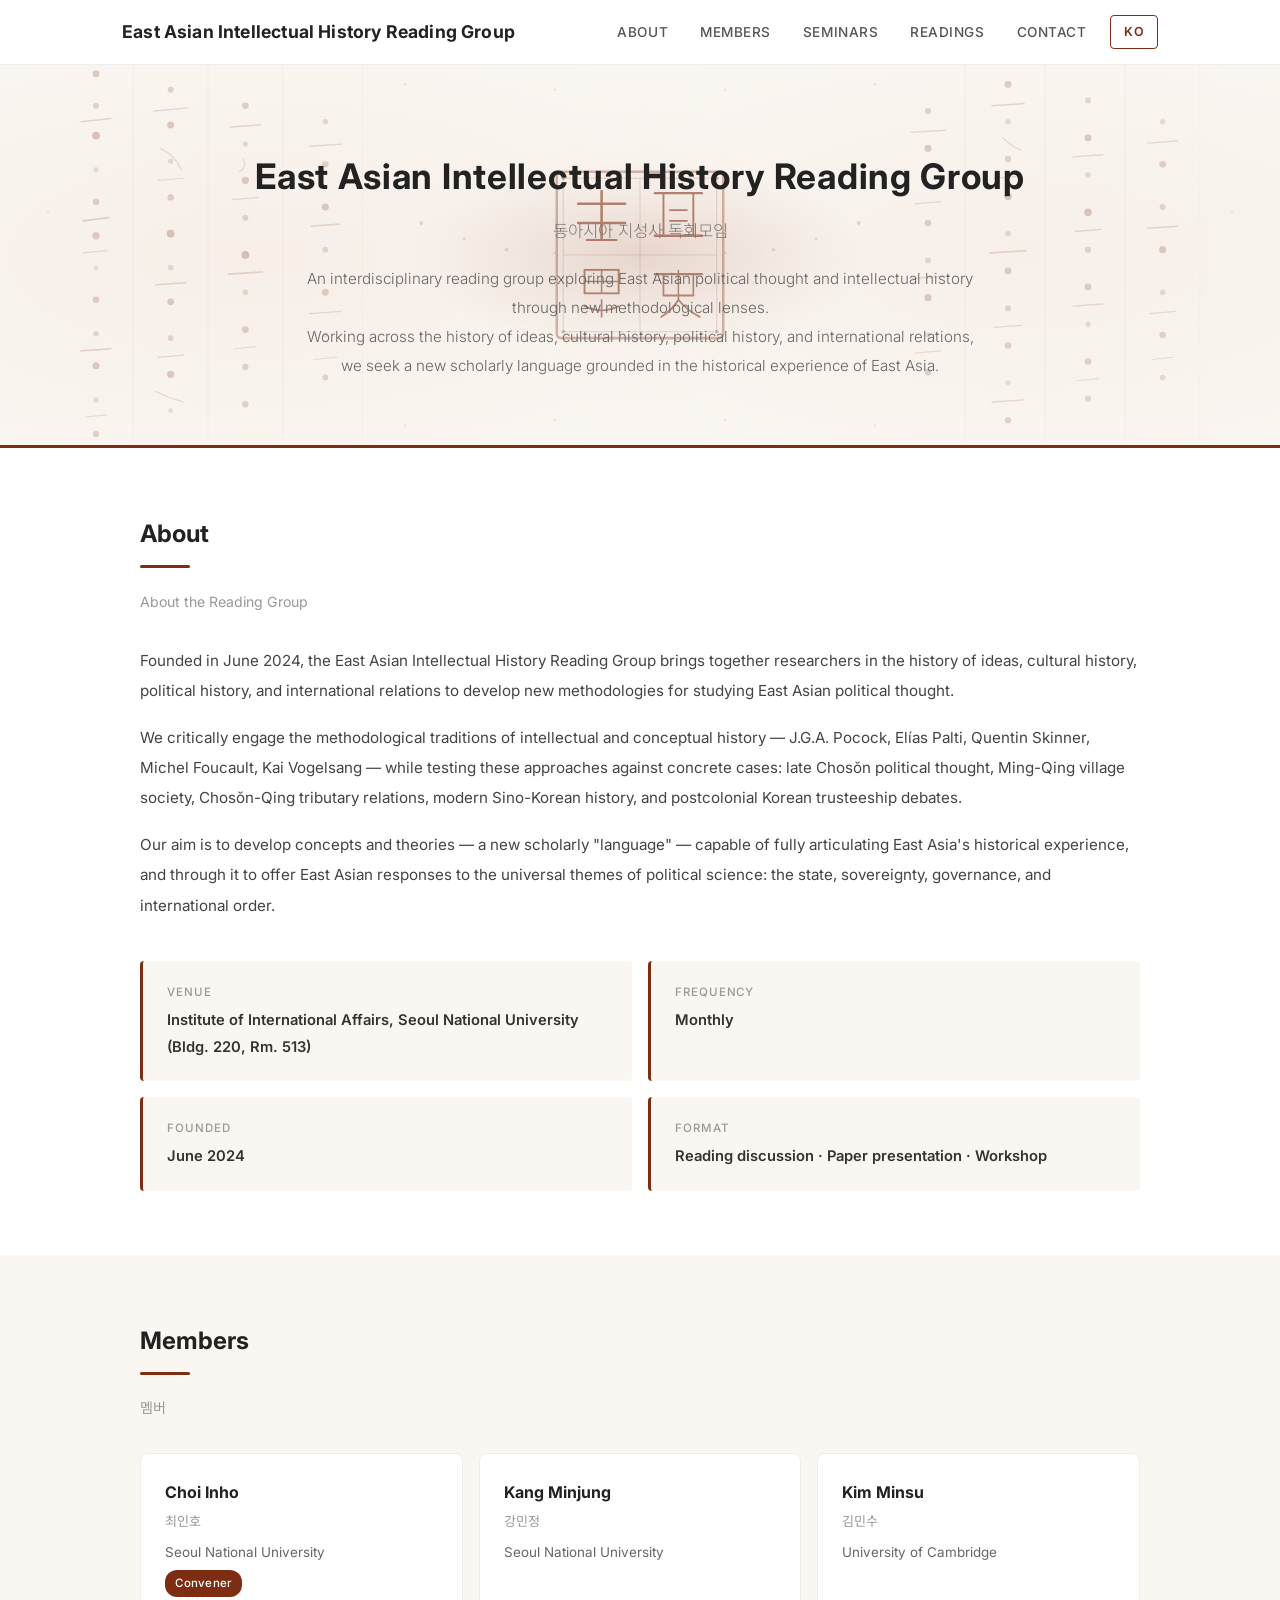
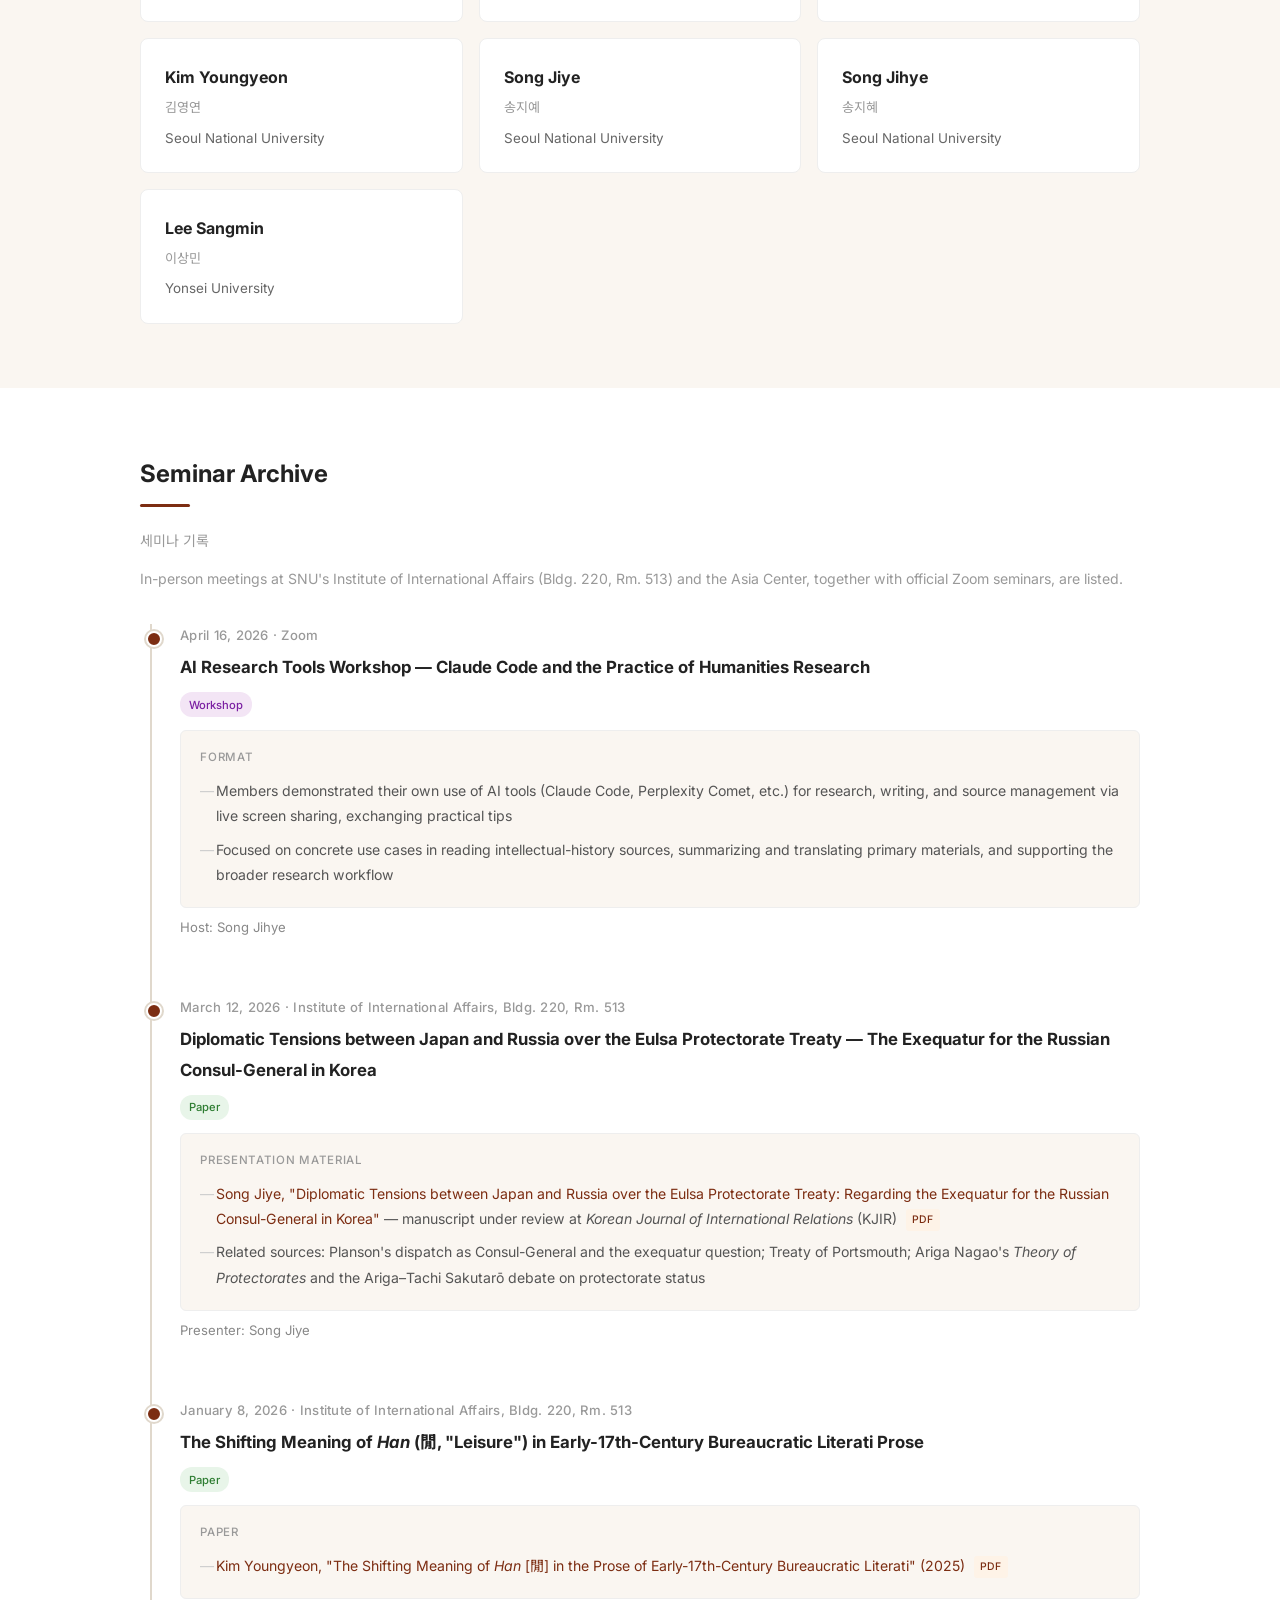
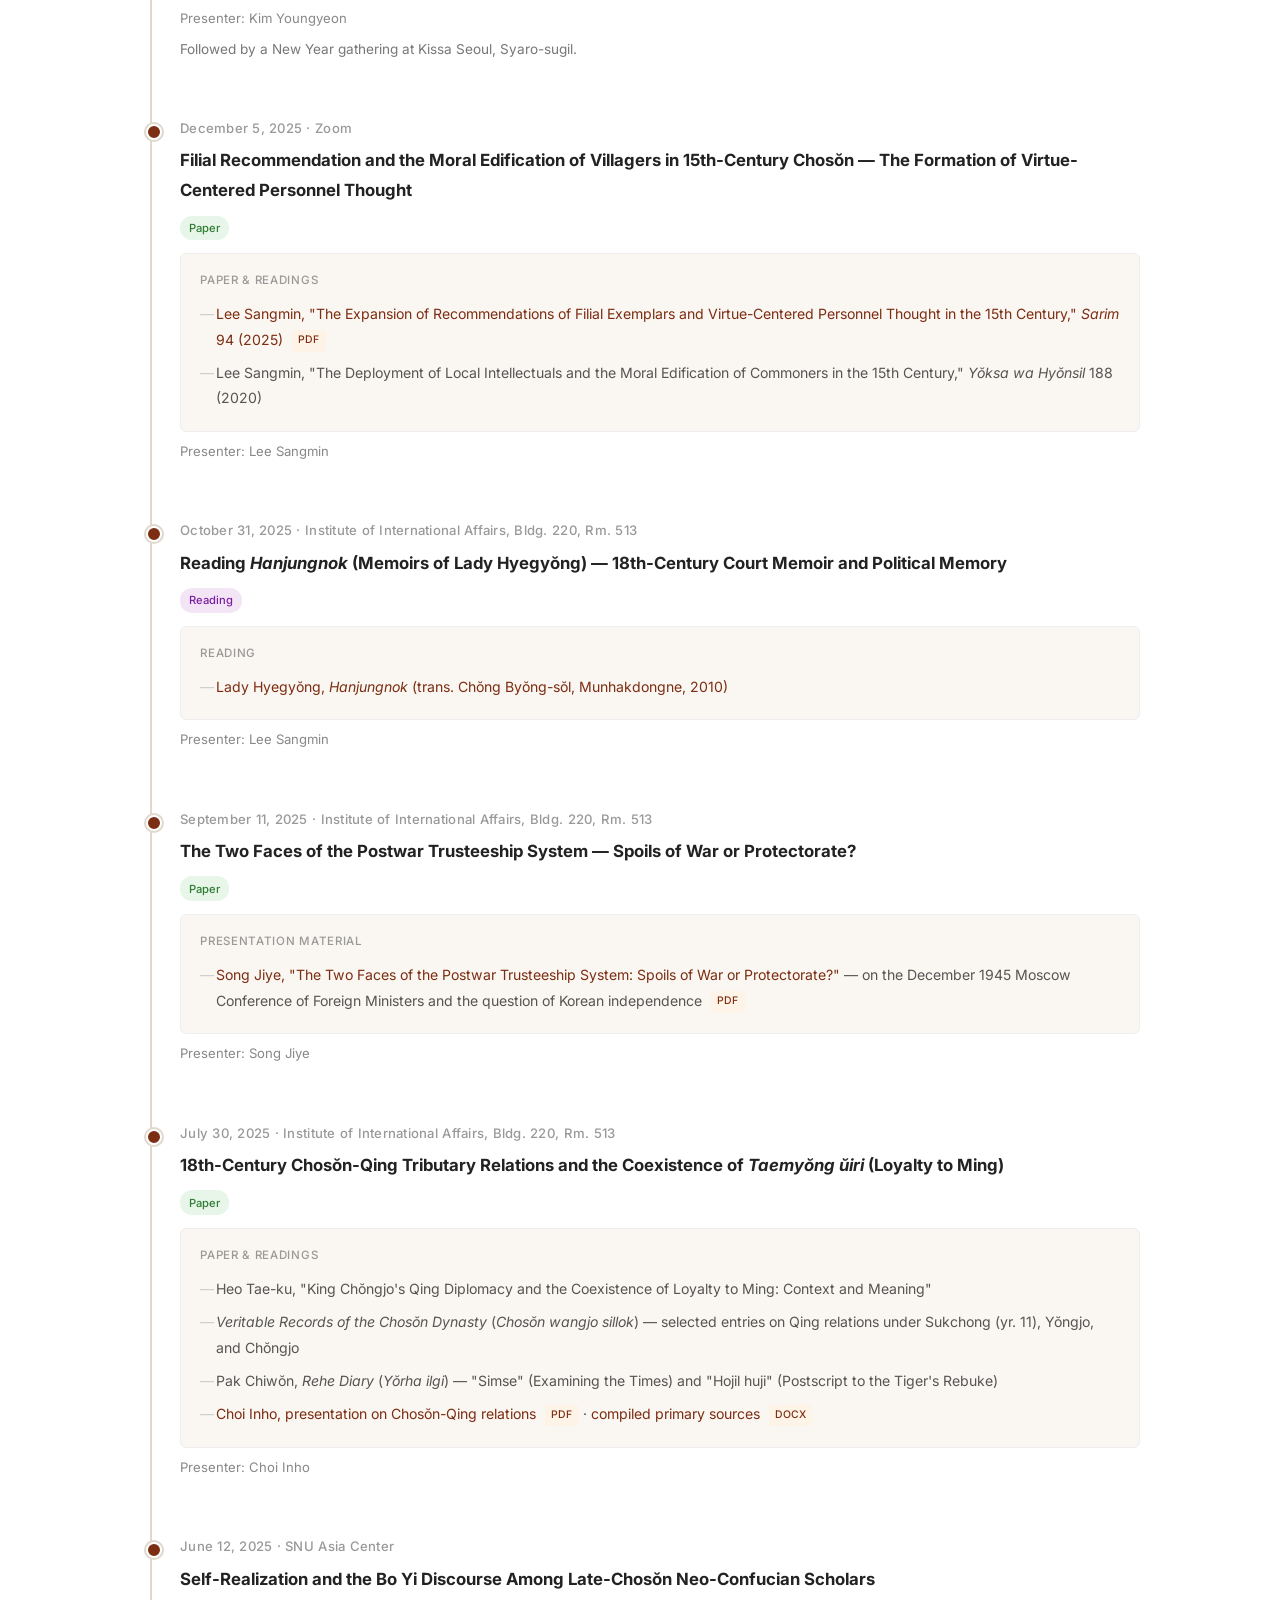
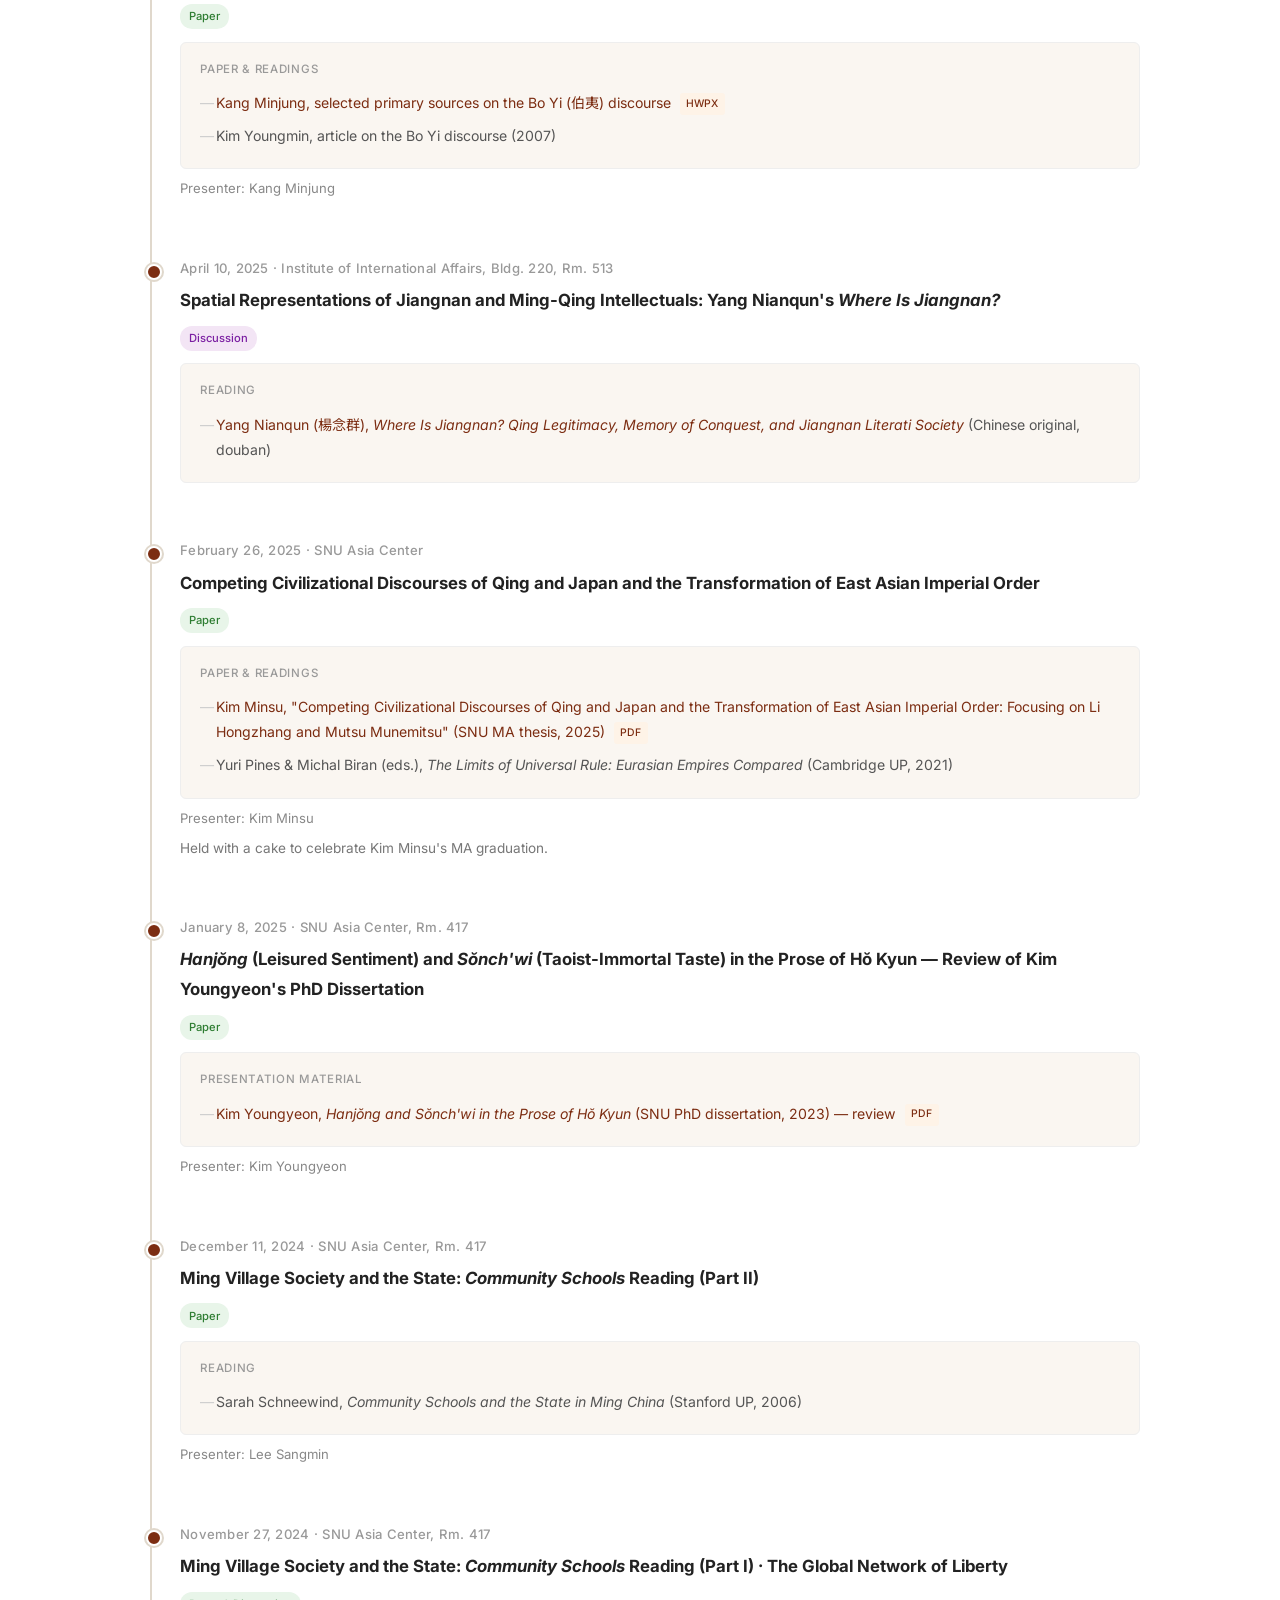
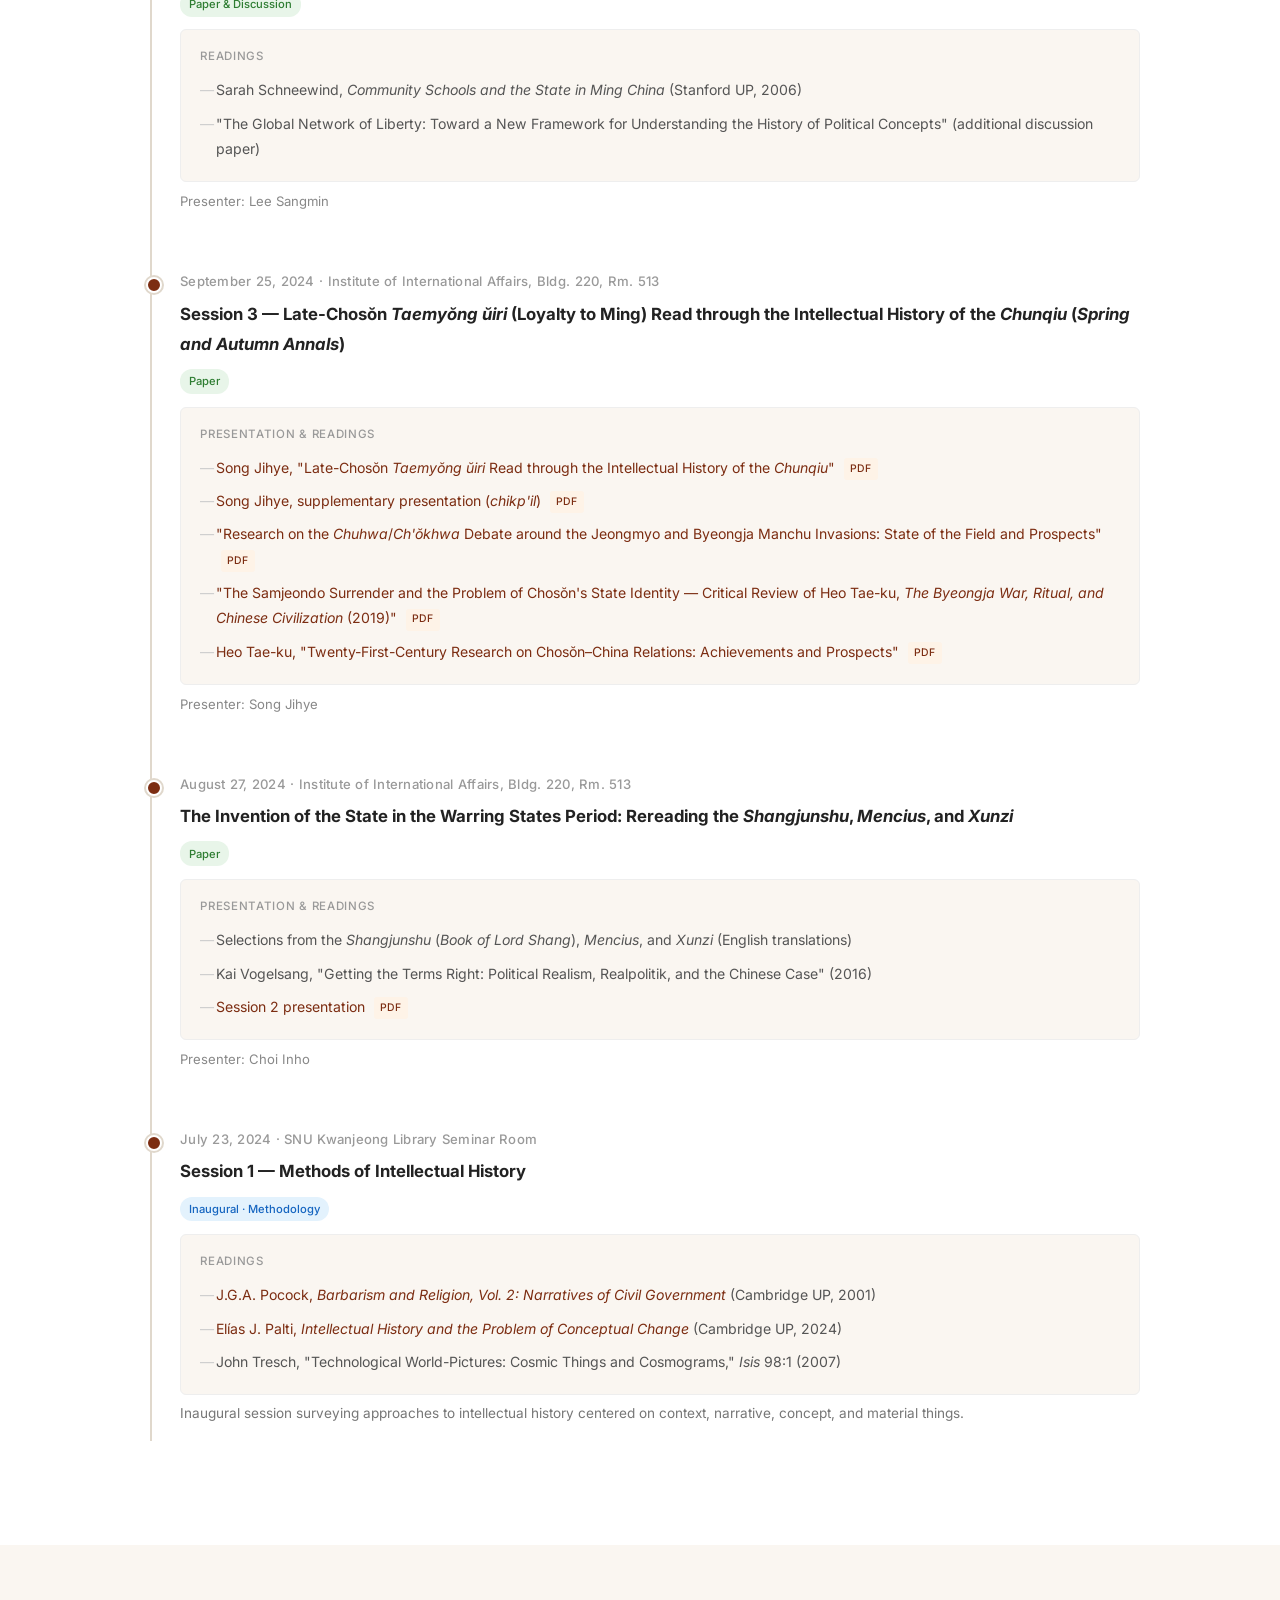
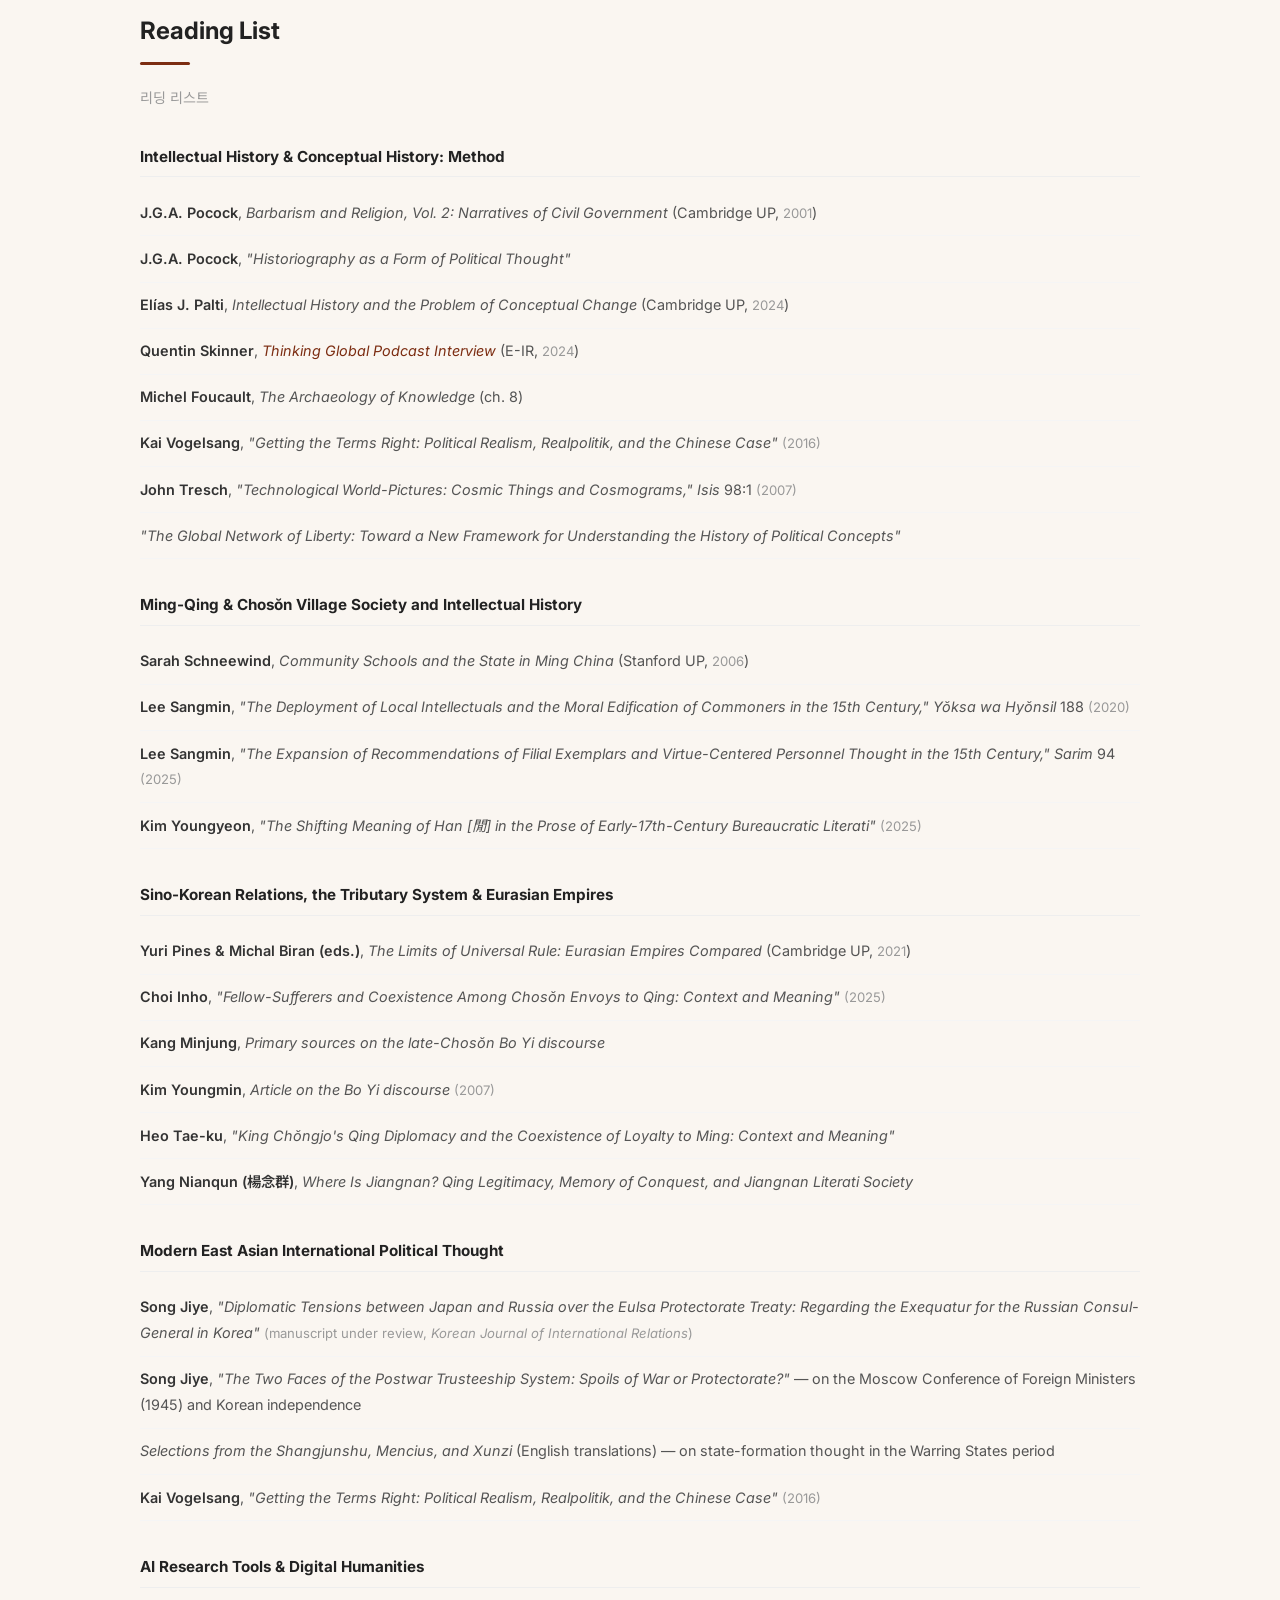
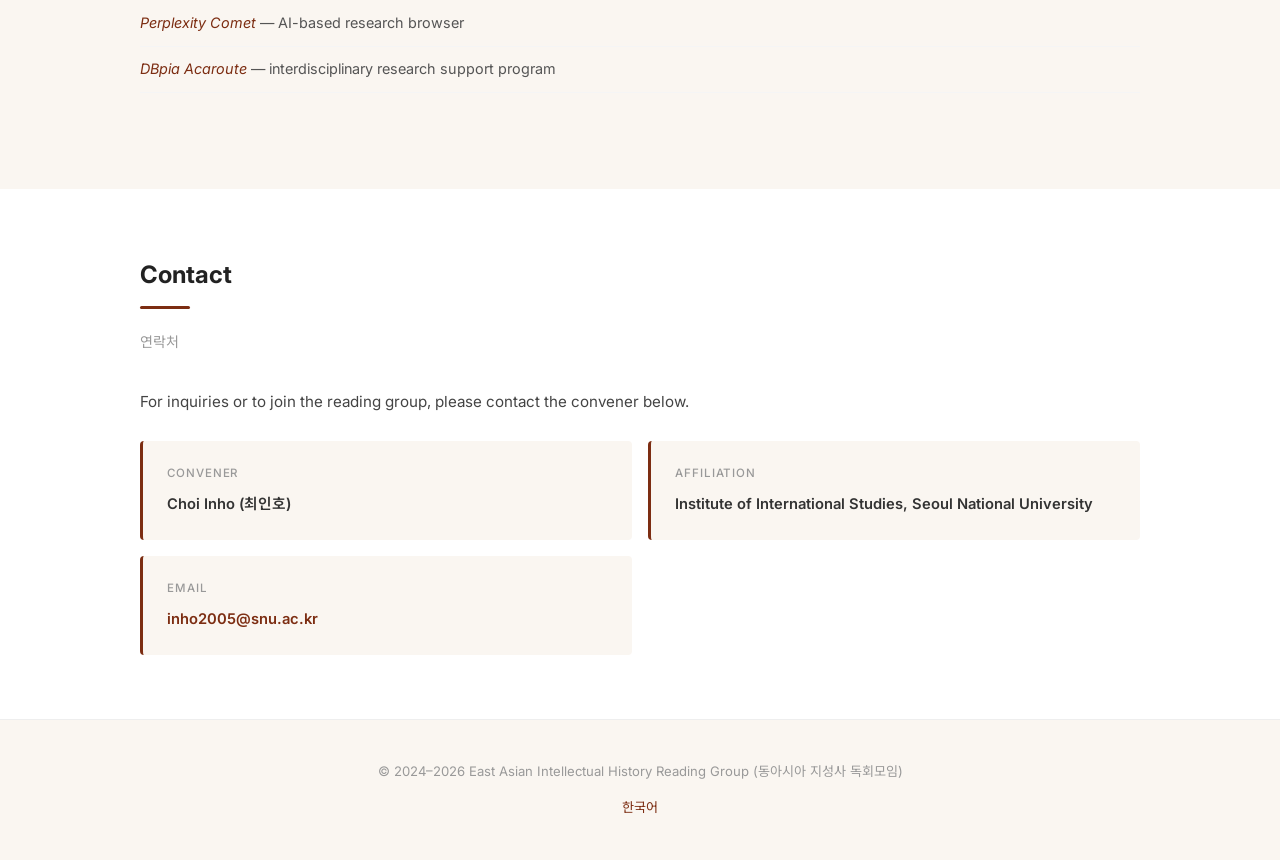
==== en.html @ 12b864c9 "Initial commit: bilingual reading-group site Static GitHub Pages site for 동아시아 지성사 독회모임 (East Asian " ====
<!DOCTYPE html>
<html lang="en">
<head>
  <meta charset="UTF-8">
  <meta name="viewport" content="width=device-width, initial-scale=1.0">
  <title>East Asian Intellectual History Reading Group | 동아시아 지성사 독회모임</title>
  <link rel="stylesheet" href="style.css">
  <link href="https://fonts.googleapis.com/css2?family=Noto+Sans+KR:wght@300;400;500;700&family=Noto+Serif+KR:wght@400;500;700&family=Inter:wght@300;400;500;600;700&display=swap" rel="stylesheet">
</head>
<body>

<!-- HEADER -->
<header>
  <div class="header-inner">
    <div class="site-title"><a href="#top">East Asian Intellectual History Reading Group</a></div>
    <nav>
      <a href="#about">About</a>
      <a href="#members">Members</a>
      <a href="#seminars">Seminars</a>
      <a href="#readings">Readings</a>
      <a href="#contact">Contact</a>
      <a href="index.html" class="lang-switch">KO</a>
    </nav>
  </div>
</header>

<!-- HERO -->
<div class="hero" id="top">
  <h1>East Asian Intellectual History Reading Group</h1>
  <p class="subtitle">동아시아 지성사 독회모임</p>
  <p class="description">
    An interdisciplinary reading group exploring East Asian political thought and intellectual history through new methodological lenses.<br>
    Working across the history of ideas, cultural history, political history, and international relations, we seek a new scholarly language grounded in the historical experience of East Asia.
  </p>
</div>

<!-- ABOUT -->
<section id="about">
  <div class="container">
    <h2 class="section-title">About</h2>
    <p class="section-subtitle">About the Reading Group</p>
    <div class="about-text">
      <p>
        Founded in June 2024, the East Asian Intellectual History Reading Group brings together researchers in the history of ideas, cultural history, political history, and international relations to develop new methodologies for studying East Asian political thought.
      </p>
      <p style="margin-top:1rem;">
        We critically engage the methodological traditions of intellectual and conceptual history &mdash; J.G.A. Pocock, El&iacute;as Palti, Quentin Skinner, Michel Foucault, Kai Vogelsang &mdash; while testing these approaches against concrete cases: late Chosŏn political thought, Ming-Qing village society, Chosŏn-Qing tributary relations, modern Sino-Korean history, and postcolonial Korean trusteeship debates.
      </p>
      <p style="margin-top:1rem;">
        Our aim is to develop concepts and theories &mdash; a new scholarly "language" &mdash; capable of fully articulating East Asia's historical experience, and through it to offer East Asian responses to the universal themes of political science: the state, sovereignty, governance, and international order.
      </p>
    </div>
    <div class="about-info">
      <div class="info-card">
        <div class="label">Venue</div>
        <div class="value">Institute of International Affairs, Seoul National University (Bldg. 220, Rm. 513)</div>
      </div>
      <div class="info-card">
        <div class="label">Frequency</div>
        <div class="value">Monthly</div>
      </div>
      <div class="info-card">
        <div class="label">Founded</div>
        <div class="value">June 2024</div>
      </div>
      <div class="info-card">
        <div class="label">Format</div>
        <div class="value">Reading discussion &middot; Paper presentation &middot; Workshop</div>
      </div>
    </div>
  </div>
</section>

<!-- MEMBERS -->
<section id="members">
  <div class="container">
    <h2 class="section-title">Members</h2>
    <p class="section-subtitle">멤버</p>
    <div class="members-grid">
      <div class="member-card">
        <div class="member-name">Choi Inho</div>
        <div class="member-name-en">최인호</div>
        <div class="member-affiliation">Seoul National University</div>
        <div class="member-role">Convener</div>
      </div>
      <div class="member-card">
        <div class="member-name">Kang Minjung</div>
        <div class="member-name-en">강민정</div>
        <div class="member-affiliation">Seoul National University</div>
      </div>
      <div class="member-card">
        <div class="member-name">Kim Minsu</div>
        <div class="member-name-en">김민수</div>
        <div class="member-affiliation">University of Cambridge</div>
      </div>
      <div class="member-card">
        <div class="member-name">Kim Youngyeon</div>
        <div class="member-name-en">김영연</div>
        <div class="member-affiliation">Seoul National University</div>
      </div>
      <div class="member-card">
        <div class="member-name">Song Jiye</div>
        <div class="member-name-en">송지예</div>
        <div class="member-affiliation">Seoul National University</div>
      </div>
      <div class="member-card">
        <div class="member-name">Song Jihye</div>
        <div class="member-name-en">송지혜</div>
        <div class="member-affiliation">Seoul National University</div>
      </div>
      <div class="member-card">
        <div class="member-name">Lee Sangmin</div>
        <div class="member-name-en">이상민</div>
        <div class="member-affiliation">Yonsei University</div>
      </div>
    </div>
  </div>
</section>

<!-- SEMINARS -->
<section id="seminars">
  <div class="container">
    <h2 class="section-title">Seminar Archive</h2>
    <p class="section-subtitle">세미나 기록</p>

    <p class="section-subtitle" style="margin-top:-1.2rem; margin-bottom:2rem;">In-person meetings at SNU's Institute of International Affairs (Bldg. 220, Rm. 513) and the Asia Center, together with official Zoom seminars, are listed.</p>

    <div class="timeline">

      <!-- 2026-04-16 -->
      <div class="timeline-item">
        <div class="timeline-date">April 16, 2026 &middot; Zoom</div>
        <div class="timeline-title">AI Research Tools Workshop &mdash; Claude Code and the Practice of Humanities Research</div>
        <span class="timeline-badge badge-discussion">Workshop</span>
        <div class="timeline-reading">
          <div class="reading-label">Format</div>
          <ul>
            <li>Members demonstrated their own use of AI tools (Claude Code, Perplexity Comet, etc.) for research, writing, and source management via live screen sharing, exchanging practical tips</li>
            <li>Focused on concrete use cases in reading intellectual-history sources, summarizing and translating primary materials, and supporting the broader research workflow</li>
          </ul>
        </div>
        <div class="timeline-presenter">Host: Song Jihye</div>
      </div>

      <!-- 2026-03-12 -->
      <div class="timeline-item">
        <div class="timeline-date">March 12, 2026 &middot; Institute of International Affairs, Bldg. 220, Rm. 513</div>
        <div class="timeline-title">Diplomatic Tensions between Japan and Russia over the Eulsa Protectorate Treaty &mdash; The Exequatur for the Russian Consul-General in Korea</div>
        <span class="timeline-badge badge-lecture">Paper</span>
        <div class="timeline-reading">
          <div class="reading-label">Presentation Material</div>
          <ul>
            <li><a href="https://drive.google.com/file/d/1U2bk1B01snGCpZ4kHFnb6t5DGu-zUbsW/view" target="_blank" rel="noopener">Song Jiye, "Diplomatic Tensions between Japan and Russia over the Eulsa Protectorate Treaty: Regarding the Exequatur for the Russian Consul-General in Korea"</a> &mdash; manuscript under review at <em>Korean Journal of International Relations</em> (KJIR) <span class="file-icon">PDF</span></li>
            <li>Related sources: Planson's dispatch as Consul-General and the exequatur question; Treaty of Portsmouth; Ariga Nagao's <em>Theory of Protectorates</em> and the Ariga&ndash;Tachi Sakutarō debate on protectorate status</li>
          </ul>
        </div>
        <div class="timeline-presenter">Presenter: Song Jiye</div>
      </div>

      <!-- 2026-01-08 -->
      <div class="timeline-item">
        <div class="timeline-date">January 8, 2026 &middot; Institute of International Affairs, Bldg. 220, Rm. 513</div>
        <div class="timeline-title">The Shifting Meaning of <em>Han</em> (閒, "Leisure") in Early-17th-Century Bureaucratic Literati Prose</div>
        <span class="timeline-badge badge-lecture">Paper</span>
        <div class="timeline-reading">
          <div class="reading-label">Paper</div>
          <ul>
            <li><a href="https://drive.google.com/file/d/1aK_1L7EQ0xRnOi_R8tPHZGw-odXZj9qg/view" target="_blank" rel="noopener">Kim Youngyeon, "The Shifting Meaning of <em>Han</em> [閒] in the Prose of Early-17th-Century Bureaucratic Literati" (2025)</a> <span class="file-icon">PDF</span></li>
          </ul>
        </div>
        <div class="timeline-presenter">Presenter: Kim Youngyeon</div>
        <div class="timeline-summary">Followed by a New Year gathering at Kissa Seoul, Syaro-sugil.</div>
      </div>

      <!-- 2025-12-05 -->
      <div class="timeline-item">
        <div class="timeline-date">December 5, 2025 &middot; Zoom</div>
        <div class="timeline-title">Filial Recommendation and the Moral Edification of Villagers in 15th-Century Chosŏn &mdash; The Formation of Virtue-Centered Personnel Thought</div>
        <span class="timeline-badge badge-lecture">Paper</span>
        <div class="timeline-reading">
          <div class="reading-label">Paper &amp; Readings</div>
          <ul>
            <li><a href="https://drive.google.com/file/d/1_ht7-SZTPnJsf2jjgePAkcCkBkpGPz-i/view" target="_blank" rel="noopener">Lee Sangmin, "The Expansion of Recommendations of Filial Exemplars and Virtue-Centered Personnel Thought in the 15th Century," <em>Sarim</em> 94 (2025)</a> <span class="file-icon">PDF</span></li>
            <li>Lee Sangmin, "The Deployment of Local Intellectuals and the Moral Edification of Commoners in the 15th Century," <em>Yŏksa wa Hyŏnsil</em> 188 (2020)</li>
          </ul>
        </div>
        <div class="timeline-presenter">Presenter: Lee Sangmin</div>
      </div>

      <!-- 2025-10-31 -->
      <div class="timeline-item">
        <div class="timeline-date">October 31, 2025 &middot; Institute of International Affairs, Bldg. 220, Rm. 513</div>
        <div class="timeline-title">Reading <em>Hanjungnok</em> (Memoirs of Lady Hyegyŏng) &mdash; 18th-Century Court Memoir and Political Memory</div>
        <span class="timeline-badge badge-discussion">Reading</span>
        <div class="timeline-reading">
          <div class="reading-label">Reading</div>
          <ul>
            <li><a href="https://www.aladin.co.kr/shop/wproduct.aspx?ItemId=7609774" target="_blank" rel="noopener">Lady Hyegyŏng, <em>Hanjungnok</em> (trans. Chŏng Byŏng-sŏl, Munhakdongne, 2010)</a></li>
          </ul>
        </div>
        <div class="timeline-presenter">Presenter: Lee Sangmin</div>
      </div>

      <!-- 2025-09-11 -->
      <div class="timeline-item">
        <div class="timeline-date">September 11, 2025 &middot; Institute of International Affairs, Bldg. 220, Rm. 513</div>
        <div class="timeline-title">The Two Faces of the Postwar Trusteeship System &mdash; Spoils of War or Protectorate?</div>
        <span class="timeline-badge badge-lecture">Paper</span>
        <div class="timeline-reading">
          <div class="reading-label">Presentation Material</div>
          <ul>
            <li><a href="https://drive.google.com/file/d/1yTjsjfcCXwxiwnCUeyRooPTneyqngxej/view" target="_blank" rel="noopener">Song Jiye, "The Two Faces of the Postwar Trusteeship System: Spoils of War or Protectorate?"</a> &mdash; on the December 1945 Moscow Conference of Foreign Ministers and the question of Korean independence <span class="file-icon">PDF</span></li>
          </ul>
        </div>
        <div class="timeline-presenter">Presenter: Song Jiye</div>
      </div>

      <!-- 2025-07-30 -->
      <div class="timeline-item">
        <div class="timeline-date">July 30, 2025 &middot; Institute of International Affairs, Bldg. 220, Rm. 513</div>
        <div class="timeline-title">18th-Century Chosŏn-Qing Tributary Relations and the Coexistence of <em>Taemyŏng ŭiri</em> (Loyalty to Ming)</div>
        <span class="timeline-badge badge-lecture">Paper</span>
        <div class="timeline-reading">
          <div class="reading-label">Paper &amp; Readings</div>
          <ul>
            <li>Heo Tae-ku, "King Chŏngjo's Qing Diplomacy and the Coexistence of Loyalty to Ming: Context and Meaning"</li>
            <li><em>Veritable Records of the Chosŏn Dynasty</em> (<em>Chosŏn wangjo sillok</em>) &mdash; selected entries on Qing relations under Sukchong (yr. 11), Yŏngjo, and Chŏngjo</li>
            <li>Pak Chiwŏn, <em>Rehe Diary</em> (<em>Yŏrha ilgi</em>) &mdash; "Simse" (Examining the Times) and "Hojil huji" (Postscript to the Tiger's Rebuke)</li>
            <li><a href="https://drive.google.com/file/d/1O3c-nzvZimKEq67r2HDomvlgoNfCA_DF/view" target="_blank" rel="noopener">Choi Inho, presentation on Chosŏn-Qing relations</a> <span class="file-icon">PDF</span> &middot; <a href="https://drive.google.com/file/d/1CSX4UoHxHlep98gl9mru-MWm1oMv5Isj/view" target="_blank" rel="noopener">compiled primary sources</a> <span class="file-icon">DOCX</span></li>
          </ul>
        </div>
        <div class="timeline-presenter">Presenter: Choi Inho</div>
      </div>

      <!-- 2025-06-12 -->
      <div class="timeline-item">
        <div class="timeline-date">June 12, 2025 &middot; SNU Asia Center</div>
        <div class="timeline-title">Self-Realization and the Bo Yi Discourse Among Late-Chosŏn Neo-Confucian Scholars</div>
        <span class="timeline-badge badge-lecture">Paper</span>
        <div class="timeline-reading">
          <div class="reading-label">Paper &amp; Readings</div>
          <ul>
            <li><a href="https://drive.google.com/file/d/1NC3_NkMuja7m4livKyuee8qPDTv-LGqD/view" target="_blank" rel="noopener">Kang Minjung, selected primary sources on the Bo Yi (伯夷) discourse</a> <span class="file-icon">HWPX</span></li>
            <li>Kim Youngmin, article on the Bo Yi discourse (2007)</li>
          </ul>
        </div>
        <div class="timeline-presenter">Presenter: Kang Minjung</div>
      </div>

      <!-- 2025-04-10 -->
      <div class="timeline-item">
        <div class="timeline-date">April 10, 2025 &middot; Institute of International Affairs, Bldg. 220, Rm. 513</div>
        <div class="timeline-title">Spatial Representations of Jiangnan and Ming-Qing Intellectuals: Yang Nianqun's <em>Where Is Jiangnan?</em></div>
        <span class="timeline-badge badge-discussion">Discussion</span>
        <div class="timeline-reading">
          <div class="reading-label">Reading</div>
          <ul>
            <li><a href="https://m.douban.com/book/subject/4928309" target="_blank" rel="noopener">Yang Nianqun (楊念群), <em>Where Is Jiangnan? Qing Legitimacy, Memory of Conquest, and Jiangnan Literati Society</em></a> (Chinese original, douban)</li>
          </ul>
        </div>
      </div>

      <!-- 2025-02-26 -->
      <div class="timeline-item">
        <div class="timeline-date">February 26, 2025 &middot; SNU Asia Center</div>
        <div class="timeline-title">Competing Civilizational Discourses of Qing and Japan and the Transformation of East Asian Imperial Order</div>
        <span class="timeline-badge badge-lecture">Paper</span>
        <div class="timeline-reading">
          <div class="reading-label">Paper &amp; Readings</div>
          <ul>
            <li><a href="https://drive.google.com/file/d/12RnHwl_IgRFNwp7LksJ8BfeYk1voXkw8/view" target="_blank" rel="noopener">Kim Minsu, "Competing Civilizational Discourses of Qing and Japan and the Transformation of East Asian Imperial Order: Focusing on Li Hongzhang and Mutsu Munemitsu" (SNU MA thesis, 2025)</a> <span class="file-icon">PDF</span></li>
            <li>Yuri Pines &amp; Michal Biran (eds.), <em>The Limits of Universal Rule: Eurasian Empires Compared</em> (Cambridge UP, 2021)</li>
          </ul>
        </div>
        <div class="timeline-presenter">Presenter: Kim Minsu</div>
        <div class="timeline-summary">Held with a cake to celebrate Kim Minsu's MA graduation.</div>
      </div>

      <!-- 2025-01-08 -->
      <div class="timeline-item">
        <div class="timeline-date">January 8, 2025 &middot; SNU Asia Center, Rm. 417</div>
        <div class="timeline-title"><em>Hanjŏng</em> (Leisured Sentiment) and <em>Sŏnch'wi</em> (Taoist-Immortal Taste) in the Prose of Hŏ Kyun &mdash; Review of Kim Youngyeon's PhD Dissertation</div>
        <span class="timeline-badge badge-lecture">Paper</span>
        <div class="timeline-reading">
          <div class="reading-label">Presentation Material</div>
          <ul>
            <li><a href="https://drive.google.com/file/d/1Odb6ZGZKrackZOwUy5mYcy-N6UGJ6F59/view" target="_blank" rel="noopener">Kim Youngyeon, <em>Hanjŏng and Sŏnch'wi in the Prose of Hŏ Kyun</em> (SNU PhD dissertation, 2023) &mdash; review</a> <span class="file-icon">PDF</span></li>
          </ul>
        </div>
        <div class="timeline-presenter">Presenter: Kim Youngyeon</div>
      </div>

      <!-- 2024-12-11 -->
      <div class="timeline-item">
        <div class="timeline-date">December 11, 2024 &middot; SNU Asia Center, Rm. 417</div>
        <div class="timeline-title">Ming Village Society and the State: <em>Community Schools</em> Reading (Part II)</div>
        <span class="timeline-badge badge-lecture">Paper</span>
        <div class="timeline-reading">
          <div class="reading-label">Reading</div>
          <ul>
            <li>Sarah Schneewind, <em>Community Schools and the State in Ming China</em> (Stanford UP, 2006)</li>
          </ul>
        </div>
        <div class="timeline-presenter">Presenter: Lee Sangmin</div>
      </div>

      <!-- 2024-11-27 -->
      <div class="timeline-item">
        <div class="timeline-date">November 27, 2024 &middot; SNU Asia Center, Rm. 417</div>
        <div class="timeline-title">Ming Village Society and the State: <em>Community Schools</em> Reading (Part I) &middot; The Global Network of Liberty</div>
        <span class="timeline-badge badge-lecture">Paper &amp; Discussion</span>
        <div class="timeline-reading">
          <div class="reading-label">Readings</div>
          <ul>
            <li>Sarah Schneewind, <em>Community Schools and the State in Ming China</em> (Stanford UP, 2006)</li>
            <li>"The Global Network of Liberty: Toward a New Framework for Understanding the History of Political Concepts" (additional discussion paper)</li>
          </ul>
        </div>
        <div class="timeline-presenter">Presenter: Lee Sangmin</div>
      </div>

      <!-- 2024-09-25 -->
      <div class="timeline-item">
        <div class="timeline-date">September 25, 2024 &middot; Institute of International Affairs, Bldg. 220, Rm. 513</div>
        <div class="timeline-title">Session 3 &mdash; Late-Chosŏn <em>Taemyŏng ŭiri</em> (Loyalty to Ming) Read through the Intellectual History of the <em>Chunqiu</em> (<em>Spring and Autumn Annals</em>)</div>
        <span class="timeline-badge badge-lecture">Paper</span>
        <div class="timeline-reading">
          <div class="reading-label">Presentation &amp; Readings</div>
          <ul>
            <li><a href="https://drive.google.com/file/d/1DnaFIaDpdwkfvwwOye9n3uRyc08MbDtw/view" target="_blank" rel="noopener">Song Jihye, "Late-Chosŏn <em>Taemyŏng ŭiri</em> Read through the Intellectual History of the <em>Chunqiu</em>"</a> <span class="file-icon">PDF</span></li>
            <li><a href="https://drive.google.com/file/d/1Xx5BpFfLpQiyP5wYq6tuaDw_69mwIsDt/view" target="_blank" rel="noopener">Song Jihye, supplementary presentation (<em>chikp'il</em>)</a> <span class="file-icon">PDF</span></li>
            <li><a href="https://drive.google.com/file/d/1YahWNc6Ee1mSPffGj7zYyEM0c4c9ektr/view" target="_blank" rel="noopener">"Research on the <em>Chuhwa</em>/<em>Ch'ŏkhwa</em> Debate around the Jeongmyo and Byeongja Manchu Invasions: State of the Field and Prospects"</a> <span class="file-icon">PDF</span></li>
            <li><a href="https://drive.google.com/file/d/1Y_V-JVRVFHQNM4iePTVQYF-ZP51Iwty4/view" target="_blank" rel="noopener">"The Samjeondo Surrender and the Problem of Chosŏn's State Identity &mdash; Critical Review of Heo Tae-ku, <em>The Byeongja War, Ritual, and Chinese Civilization</em> (2019)"</a> <span class="file-icon">PDF</span></li>
            <li><a href="https://drive.google.com/file/d/1Yn7ZyHhqTCruYaJ-HM1JRZFO8YMXXsPE/view" target="_blank" rel="noopener">Heo Tae-ku, "Twenty-First-Century Research on Chosŏn&ndash;China Relations: Achievements and Prospects"</a> <span class="file-icon">PDF</span></li>
          </ul>
        </div>
        <div class="timeline-presenter">Presenter: Song Jihye</div>
      </div>

      <!-- 2024-08-27 -->
      <div class="timeline-item">
        <div class="timeline-date">August 27, 2024 &middot; Institute of International Affairs, Bldg. 220, Rm. 513</div>
        <div class="timeline-title">The Invention of the State in the Warring States Period: Rereading the <em>Shangjunshu</em>, <em>Mencius</em>, and <em>Xunzi</em></div>
        <span class="timeline-badge badge-lecture">Paper</span>
        <div class="timeline-reading">
          <div class="reading-label">Presentation &amp; Readings</div>
          <ul>
            <li>Selections from the <em>Shangjunshu</em> (<em>Book of Lord Shang</em>), <em>Mencius</em>, and <em>Xunzi</em> (English translations)</li>
            <li>Kai Vogelsang, "Getting the Terms Right: Political Realism, Realpolitik, and the Chinese Case" (2016)</li>
            <li><a href="docs/2024-08-27_presentation.pdf" target="_blank" rel="noopener">Session 2 presentation</a> <span class="file-icon">PDF</span></li>
          </ul>
        </div>
        <div class="timeline-presenter">Presenter: Choi Inho</div>
      </div>

      <!-- 2024-07-23 -->
      <div class="timeline-item">
        <div class="timeline-date">July 23, 2024 &middot; SNU Kwanjeong Library Seminar Room</div>
        <div class="timeline-title">Session 1 &mdash; Methods of Intellectual History</div>
        <span class="timeline-badge badge-inaugural">Inaugural &middot; Methodology</span>
        <div class="timeline-reading">
          <div class="reading-label">Readings</div>
          <ul>
            <li><a href="https://www.cambridge.org/us/academic/subjects/history/history-ideas-and-intellectual-history/barbarism-and-religion-volume-2" target="_blank" rel="noopener">J.G.A. Pocock, <em>Barbarism and Religion, Vol. 2: Narratives of Civil Government</em></a> (Cambridge UP, 2001)</li>
            <li><a href="https://www.cambridge.org/core/books/intellectual-history-and-the-problem-of-conceptual-change/1837001F3EF25EC22BAB69C0FC46816D" target="_blank" rel="noopener">Elías J. Palti, <em>Intellectual History and the Problem of Conceptual Change</em></a> (Cambridge UP, 2024)</li>
            <li>John Tresch, "Technological World-Pictures: Cosmic Things and Cosmograms," <em>Isis</em> 98:1 (2007)</li>
          </ul>
        </div>
        <div class="timeline-summary">Inaugural session surveying approaches to intellectual history centered on context, narrative, concept, and material things.</div>
      </div>

    </div><!-- /timeline -->
  </div>
</section>

<!-- READING LIST -->
<section id="readings">
  <div class="container">
    <h2 class="section-title">Reading List</h2>
    <p class="section-subtitle">리딩 리스트</p>

    <div class="reading-category">
      <h3>Intellectual History &amp; Conceptual History: Method</h3>
      <ul class="reading-list">
        <li><span class="author">J.G.A. Pocock</span>, <span class="title">Barbarism and Religion, Vol. 2: Narratives of Civil Government</span> (Cambridge UP, <span class="year">2001</span>)</li>
        <li><span class="author">J.G.A. Pocock</span>, <span class="title">"Historiography as a Form of Political Thought"</span></li>
        <li><span class="author">El&iacute;as J. Palti</span>, <span class="title">Intellectual History and the Problem of Conceptual Change</span> (Cambridge UP, <span class="year">2024</span>)</li>
        <li><span class="author">Quentin Skinner</span>, <a href="https://www.e-ir.info/2024/04/08/thinking-global-podcast-quentin-skinner/" target="_blank"><span class="title">Thinking Global Podcast Interview</span></a> (E-IR, <span class="year">2024</span>)</li>
        <li><span class="author">Michel Foucault</span>, <span class="title">The Archaeology of Knowledge</span> (ch. 8)</li>
        <li><span class="author">Kai Vogelsang</span>, <span class="title">"Getting the Terms Right: Political Realism, Realpolitik, and the Chinese Case"</span> <span class="year">(2016)</span></li>
        <li><span class="author">John Tresch</span>, <span class="title">"Technological World-Pictures: Cosmic Things and Cosmograms,"</span> <em>Isis</em> 98:1 <span class="year">(2007)</span></li>
        <li><span class="title">"The Global Network of Liberty: Toward a New Framework for Understanding the History of Political Concepts"</span></li>
      </ul>
    </div>

    <div class="reading-category">
      <h3>Ming-Qing &amp; Chosŏn Village Society and Intellectual History</h3>
      <ul class="reading-list">
        <li><span class="author">Sarah Schneewind</span>, <span class="title">Community Schools and the State in Ming China</span> (Stanford UP, <span class="year">2006</span>)</li>
        <li><span class="author">Lee Sangmin</span>, <span class="title">"The Deployment of Local Intellectuals and the Moral Edification of Commoners in the 15th Century,"</span> <em>Yŏksa wa Hyŏnsil</em> 188 <span class="year">(2020)</span></li>
        <li><span class="author">Lee Sangmin</span>, <span class="title">"The Expansion of Recommendations of Filial Exemplars and Virtue-Centered Personnel Thought in the 15th Century,"</span> <em>Sarim</em> 94 <span class="year">(2025)</span></li>
        <li><span class="author">Kim Youngyeon</span>, <span class="title">"The Shifting Meaning of <em>Han</em> [閒] in the Prose of Early-17th-Century Bureaucratic Literati"</span> <span class="year">(2025)</span></li>
      </ul>
    </div>

    <div class="reading-category">
      <h3>Sino-Korean Relations, the Tributary System &amp; Eurasian Empires</h3>
      <ul class="reading-list">
        <li><span class="author">Yuri Pines &amp; Michal Biran (eds.)</span>, <span class="title">The Limits of Universal Rule: Eurasian Empires Compared</span> (Cambridge UP, <span class="year">2021</span>)</li>
        <li><span class="author">Choi Inho</span>, <span class="title">"Fellow-Sufferers and Coexistence Among Chosŏn Envoys to Qing: Context and Meaning"</span> <span class="year">(2025)</span></li>
        <li><span class="author">Kang Minjung</span>, <span class="title">Primary sources on the late-Chosŏn Bo Yi discourse</span></li>
        <li><span class="author">Kim Youngmin</span>, <span class="title">Article on the Bo Yi discourse</span> <span class="year">(2007)</span></li>
        <li><span class="author">Heo Tae-ku</span>, <span class="title">"King Chŏngjo's Qing Diplomacy and the Coexistence of Loyalty to Ming: Context and Meaning"</span></li>
        <li><span class="author">Yang Nianqun (楊念群)</span>, <span class="title"><em>Where Is Jiangnan? Qing Legitimacy, Memory of Conquest, and Jiangnan Literati Society</em></span></li>
      </ul>
    </div>

    <div class="reading-category">
      <h3>Modern East Asian International Political Thought</h3>
      <ul class="reading-list">
        <li><span class="author">Song Jiye</span>, <span class="title">"Diplomatic Tensions between Japan and Russia over the Eulsa Protectorate Treaty: Regarding the Exequatur for the Russian Consul-General in Korea"</span> <span class="year">(manuscript under review, <em>Korean Journal of International Relations</em>)</span></li>
        <li><span class="author">Song Jiye</span>, <span class="title">"The Two Faces of the Postwar Trusteeship System: Spoils of War or Protectorate?"</span> &mdash; on the Moscow Conference of Foreign Ministers (1945) and Korean independence</li>
        <li><span class="title">Selections from the <em>Shangjunshu</em>, <em>Mencius</em>, and <em>Xunzi</em></span> (English translations) &mdash; on state-formation thought in the Warring States period</li>
        <li><span class="author">Kai Vogelsang</span>, <span class="title">"Getting the Terms Right: Political Realism, Realpolitik, and the Chinese Case"</span> <span class="year">(2016)</span></li>
      </ul>
    </div>

    <div class="reading-category">
      <h3>AI Research Tools &amp; Digital Humanities</h3>
      <ul class="reading-list">
        <li><a href="https://www.perplexity.ai/comet" target="_blank"><span class="title">Perplexity Comet</span></a> &mdash; AI-based research browser</li>
        <li><a href="https://www.dbpia.co.kr/" target="_blank"><span class="title">DBpia Acaroute</span></a> &mdash; interdisciplinary research support program</li>
      </ul>
    </div>
  </div>
</section>

<!-- CONTACT -->
<section id="contact">
  <div class="container">
    <h2 class="section-title">Contact</h2>
    <p class="section-subtitle">연락처</p>
    <div class="about-text">
      <p>
        For inquiries or to join the reading group, please contact the convener below.
      </p>
      <div class="about-info" style="margin-top:1.5rem;">
        <div class="info-card">
          <div class="label">Convener</div>
          <div class="value">Choi Inho (최인호)</div>
        </div>
        <div class="info-card">
          <div class="label">Affiliation</div>
          <div class="value">Institute of International Studies, Seoul National University</div>
        </div>
        <div class="info-card">
          <div class="label">Email</div>
          <div class="value"><a href="mailto:inho2005@snu.ac.kr">inho2005@snu.ac.kr</a></div>
        </div>
      </div>
    </div>
  </div>
</section>

<!-- FOOTER -->
<footer>
  <p>&copy; 2024&ndash;2026 East Asian Intellectual History Reading Group (동아시아 지성사 독회모임)</p>
  <p style="margin-top:0.8rem;"><a href="index.html">한국어</a></p>
</footer>

</body>
</html>
---- style.css ----
/* ===== RESET & BASE ===== */
* { margin: 0; padding: 0; box-sizing: border-box; }
html { scroll-behavior: smooth; }
body {
  font-family: 'Inter', 'Noto Sans KR', -apple-system, BlinkMacSystemFont, 'Segoe UI', sans-serif;
  color: #333;
  background: #fff;
  line-height: 1.8;
  font-weight: 400;
}

/* ===== HEADER ===== */
header {
  background: #fff;
  color: #333;
  padding: 0;
  position: sticky;
  top: 0;
  z-index: 100;
  border-bottom: 1px solid #eee;
}
.header-inner {
  max-width: 1100px;
  margin: 0 auto;
  display: flex;
  justify-content: space-between;
  align-items: center;
  padding: 0 2rem;
}
.site-title {
  font-size: 1.1rem;
  font-weight: 700;
  letter-spacing: 0.01em;
  padding: 1rem 0;
}
.site-title a { color: #222; text-decoration: none; }
nav { display: flex; align-items: center; gap: 0; }
nav a {
  color: #555;
  text-decoration: none;
  padding: 1rem 1rem;
  font-size: 0.85rem;
  font-weight: 500;
  text-transform: uppercase;
  letter-spacing: 0.04em;
  transition: color 0.2s;
}
nav a:hover, nav a.active { color: #7c2d12; }
.lang-switch {
  display: inline-block;
  margin-left: 0.5rem;
  padding: 0.3rem 0.8rem;
  border: 1.5px solid #7c2d12;
  border-radius: 4px;
  color: #7c2d12;
  text-decoration: none;
  font-size: 0.78rem;
  font-weight: 600;
  letter-spacing: 0.04em;
  transition: all 0.2s;
}
.lang-switch:hover { background: #7c2d12; color: #fff; }

/* ===== HERO ===== */
.hero {
  background: #faf6f1 url('hero-bg.svg') center center / cover no-repeat;
  color: #333;
  text-align: center;
  padding: 5rem 2rem 4rem;
  border-bottom: 3px solid #7c2d12;
  position: relative;
}
.hero h1 {
  font-size: 2.2rem;
  font-weight: 700;
  margin-bottom: 0.5rem;
  letter-spacing: 0.02em;
  color: #222;
}
.hero .subtitle {
  font-size: 1.05rem;
  color: #777;
  font-weight: 300;
  margin-bottom: 1.2rem;
}
.hero .description {
  max-width: 680px;
  margin: 0 auto;
  font-size: 0.95rem;
  line-height: 1.9;
  color: #666;
  font-weight: 300;
}

/* ===== SECTIONS ===== */
section { padding: 4rem 2rem; }
.container { max-width: 1000px; margin: 0 auto; }
section:nth-child(even) { background: #faf6f1; }
.section-title {
  font-size: 1.5rem;
  font-weight: 700;
  color: #222;
  margin-bottom: 0.3rem;
  padding-bottom: 0.8rem;
  border-bottom: none;
  position: relative;
}
.section-title::after {
  content: '';
  display: block;
  width: 50px;
  height: 3px;
  background: #7c2d12;
  margin-top: 0.6rem;
  border-radius: 2px;
}
.section-subtitle {
  font-size: 0.88rem;
  color: #999;
  margin-bottom: 2rem;
  font-weight: 400;
  margin-top: 0.5rem;
}

/* ===== ABOUT ===== */
.about-text {
  font-size: 0.95rem;
  line-height: 2;
  color: #444;
}
.about-info {
  margin-top: 2.5rem;
  display: grid;
  grid-template-columns: 1fr 1fr;
  gap: 1rem;
}
.info-card {
  background: #faf6f1;
  padding: 1.3rem 1.5rem;
  border-left: 3px solid #7c2d12;
  border-radius: 4px;
}
.info-card .label {
  font-size: 0.72rem;
  color: #999;
  text-transform: uppercase;
  letter-spacing: 0.08em;
  margin-bottom: 0.3rem;
  font-weight: 500;
}
.info-card .value { font-size: 0.92rem; font-weight: 600; color: #333; }
.info-card .value a { color: #7c2d12; text-decoration: none; }
.info-card .value a:hover { text-decoration: underline; }

/* ===== MEMBERS ===== */
.members-grid {
  display: grid;
  grid-template-columns: repeat(auto-fill, minmax(280px, 1fr));
  gap: 1rem;
}
.member-card {
  background: #fff;
  padding: 1.5rem;
  border-radius: 8px;
  border: 1px solid #eee;
  transition: box-shadow 0.2s, transform 0.2s;
}
.member-card:hover {
  box-shadow: 0 4px 16px rgba(0,0,0,0.06);
  transform: translateY(-2px);
}
.member-name {
  font-size: 1rem;
  font-weight: 700;
  color: #222;
  margin-bottom: 0.25rem;
}
.member-name-en {
  font-size: 0.82rem;
  color: #999;
  margin-bottom: 0.5rem;
  font-weight: 400;
}
.member-affiliation {
  font-size: 0.84rem;
  color: #666;
  line-height: 1.5;
}
.member-role {
  display: inline-block;
  margin-top: 0.5rem;
  font-size: 0.72rem;
  background: #7c2d12;
  color: #fff;
  padding: 0.2rem 0.65rem;
  border-radius: 12px;
  font-weight: 500;
  letter-spacing: 0.02em;
}
.member-note {
  font-size: 0.78rem;
  color: #aaa;
  margin-top: 0.4rem;
}

/* ===== SEMINAR TIMELINE ===== */
.timeline { position: relative; padding-left: 2.5rem; }
.timeline::before {
  content: '';
  position: absolute;
  left: 0.6rem;
  top: 0;
  bottom: 0;
  width: 2px;
  background: #e0d8cc;
}
.timeline-item {
  position: relative;
  margin-bottom: 2.5rem;
  padding-bottom: 1rem;
}
.timeline-item::before {
  content: '';
  position: absolute;
  left: -2.15rem;
  top: 0.45rem;
  width: 12px;
  height: 12px;
  border-radius: 50%;
  background: #7c2d12;
  border: 2px solid #fff;
  box-shadow: 0 0 0 2px #e0d8cc;
}
.timeline-item.upcoming::before { background: #f9a825; box-shadow: 0 0 0 2px #fde8a0; }
.timeline-date {
  font-size: 0.82rem;
  color: #999;
  font-weight: 500;
  margin-bottom: 0.3rem;
  letter-spacing: 0.02em;
}
.timeline-title {
  font-size: 1.05rem;
  font-weight: 700;
  color: #222;
  margin-bottom: 0.4rem;
}
.timeline-badge {
  display: inline-block;
  font-size: 0.7rem;
  padding: 0.15rem 0.55rem;
  border-radius: 12px;
  margin-right: 0.4rem;
  margin-bottom: 0.3rem;
  font-weight: 500;
}
.badge-inaugural { background: #e3f2fd; color: #1565c0; }
.badge-lecture { background: #e8f5e9; color: #2e7d32; }
.badge-workshop { background: #fff3e0; color: #e65100; }
.badge-discussion { background: #f3e5f5; color: #7b1fa2; }
.badge-upcoming { background: #fffde7; color: #f57f17; border: 1px dashed #f9a825; }
.timeline-reading {
  background: #faf6f1;
  border: 1px solid #eee;
  border-radius: 6px;
  padding: 1rem 1.2rem;
  margin-top: 0.5rem;
  font-size: 0.88rem;
}
.timeline-reading .reading-label {
  font-size: 0.72rem;
  color: #999;
  text-transform: uppercase;
  letter-spacing: 0.06em;
  margin-bottom: 0.4rem;
  font-weight: 500;
}
.timeline-reading ul {
  list-style: none;
  padding: 0;
}
.timeline-reading li {
  padding: 0.25rem 0;
  padding-left: 1rem;
  position: relative;
  color: #555;
}
.timeline-reading li::before {
  content: '\2014';
  position: absolute;
  left: 0;
  color: #ccc;
}
.timeline-reading a {
  color: #7c2d12;
  text-decoration: none;
  transition: color 0.2s;
}
.timeline-reading a:hover { color: #5c1e0c; text-decoration: underline; }
.timeline-presenter {
  font-size: 0.82rem;
  color: #888;
  margin-top: 0.5rem;
}
.timeline-summary {
  font-size: 0.85rem;
  color: #777;
  margin-top: 0.4rem;
  line-height: 1.7;
}
.file-icon {
  display: inline-block;
  font-size: 0.65rem;
  background: #fef3e7;
  color: #7c2d12;
  padding: 0.1rem 0.4rem;
  border-radius: 3px;
  margin-left: 0.3rem;
  vertical-align: middle;
  font-weight: 500;
}

/* ===== READING LIST ===== */
.reading-category {
  margin-bottom: 2rem;
}
.reading-category h3 {
  font-size: 0.95rem;
  color: #222;
  font-weight: 700;
  margin-bottom: 0.8rem;
  padding-bottom: 0.4rem;
  border-bottom: 1px solid #eee;
}
.reading-list {
  list-style: none;
  padding: 0;
}
.reading-list li {
  padding: 0.6rem 0;
  border-bottom: 1px solid #f5f5f5;
  font-size: 0.9rem;
  color: #555;
}
.reading-list .author { font-weight: 600; color: #333; }
.reading-list .title { font-style: italic; }
.reading-list .year { color: #999; font-size: 0.82rem; }
.reading-list a {
  color: #7c2d12;
  text-decoration: none;
  transition: color 0.2s;
}
.reading-list a:hover { color: #5c1e0c; text-decoration: underline; }

/* ===== CONTACT ===== */
#contact a { color: #7c2d12; text-decoration: none; }
#contact a:hover { text-decoration: underline; }

/* ===== FOOTER ===== */
footer {
  background: #faf6f1;
  color: #999;
  text-align: center;
  padding: 2.5rem 2rem;
  font-size: 0.82rem;
  line-height: 1.8;
  border-top: 1px solid #eee;
}
footer a { color: #7c2d12; text-decoration: none; }
footer a:hover { color: #5c1e0c; }

/* ===== RESPONSIVE ===== */
@media (max-width: 768px) {
  .header-inner { flex-direction: column; padding: 0.8rem 1rem; gap: 0.5rem; }
  nav { flex-wrap: wrap; justify-content: center; }
  nav a { padding: 0.5rem 0.7rem; font-size: 0.78rem; }
  .hero { padding: 3rem 1.5rem 2.5rem; }
  .hero h1 { font-size: 1.5rem; }
  .about-info { grid-template-columns: 1fr; }
  .members-grid { grid-template-columns: 1fr; }
  section { padding: 2.5rem 1.2rem; }
  .timeline { padding-left: 2rem; }
}
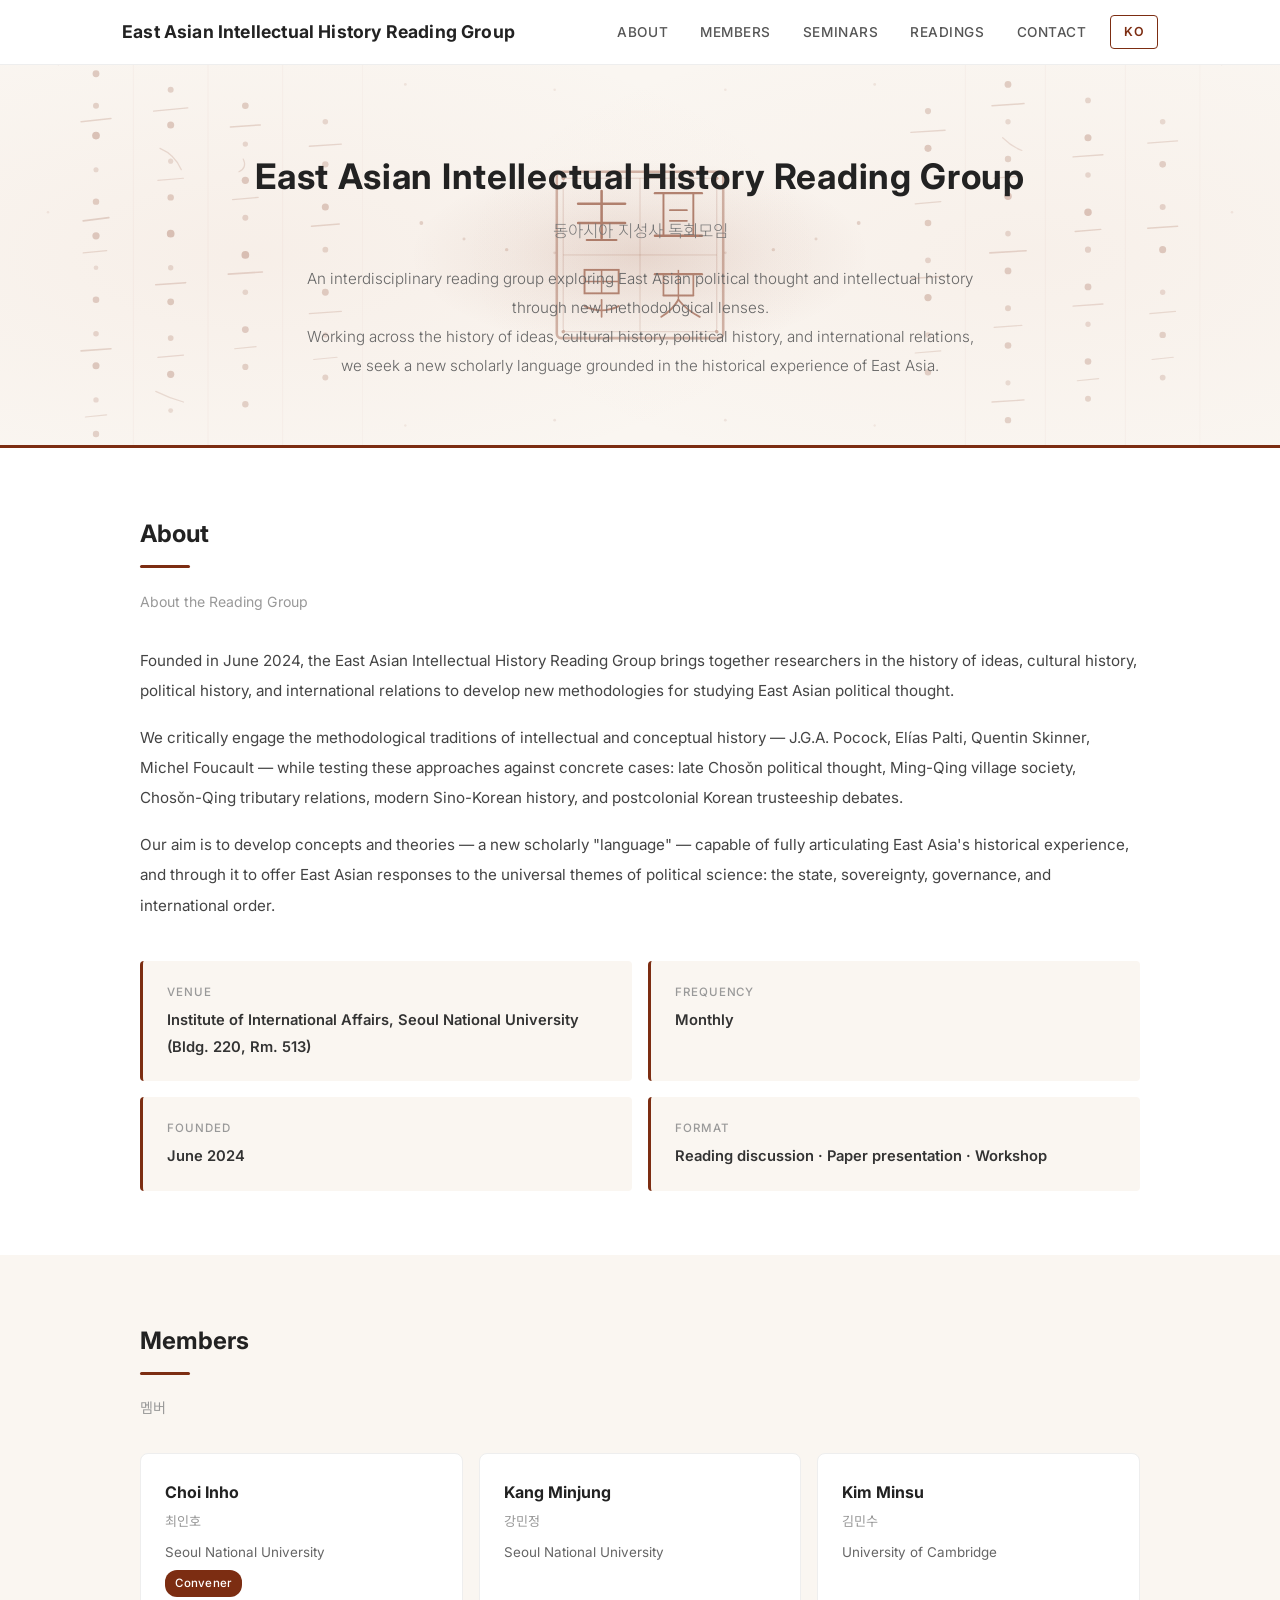
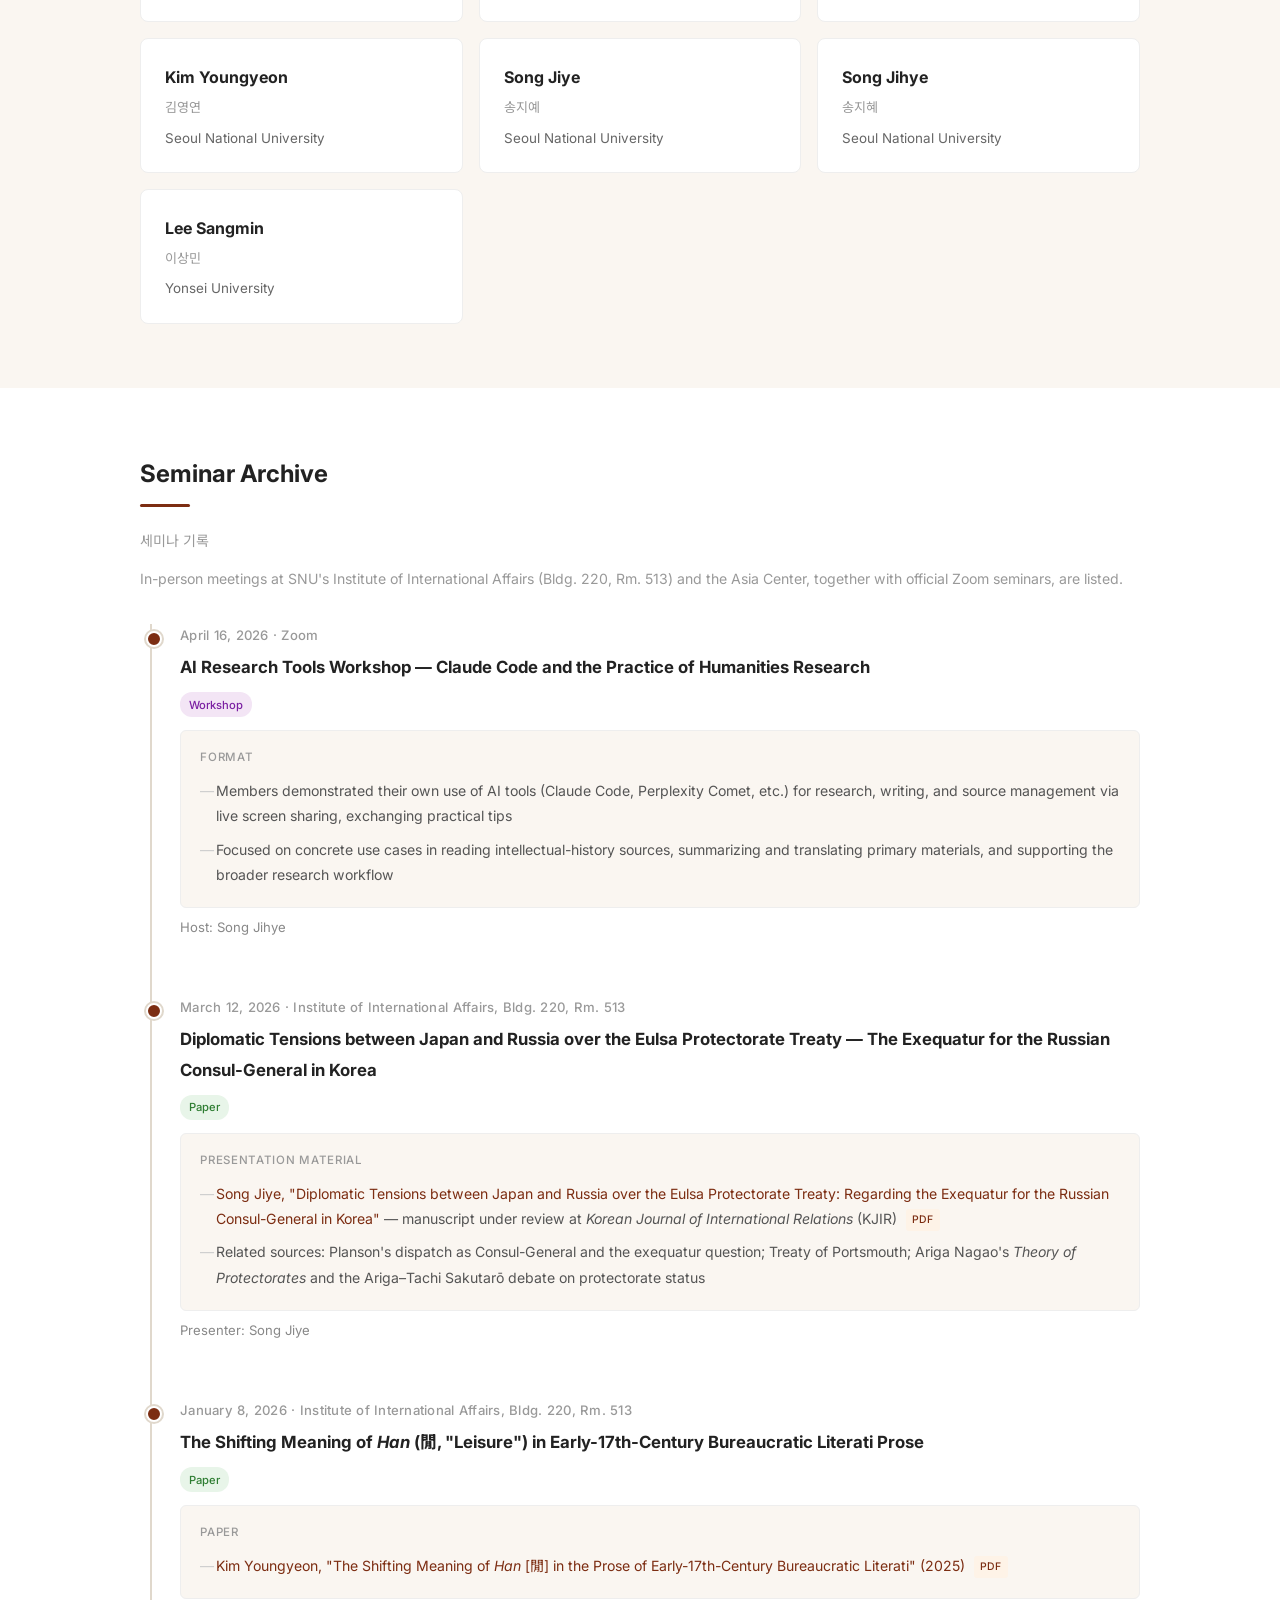
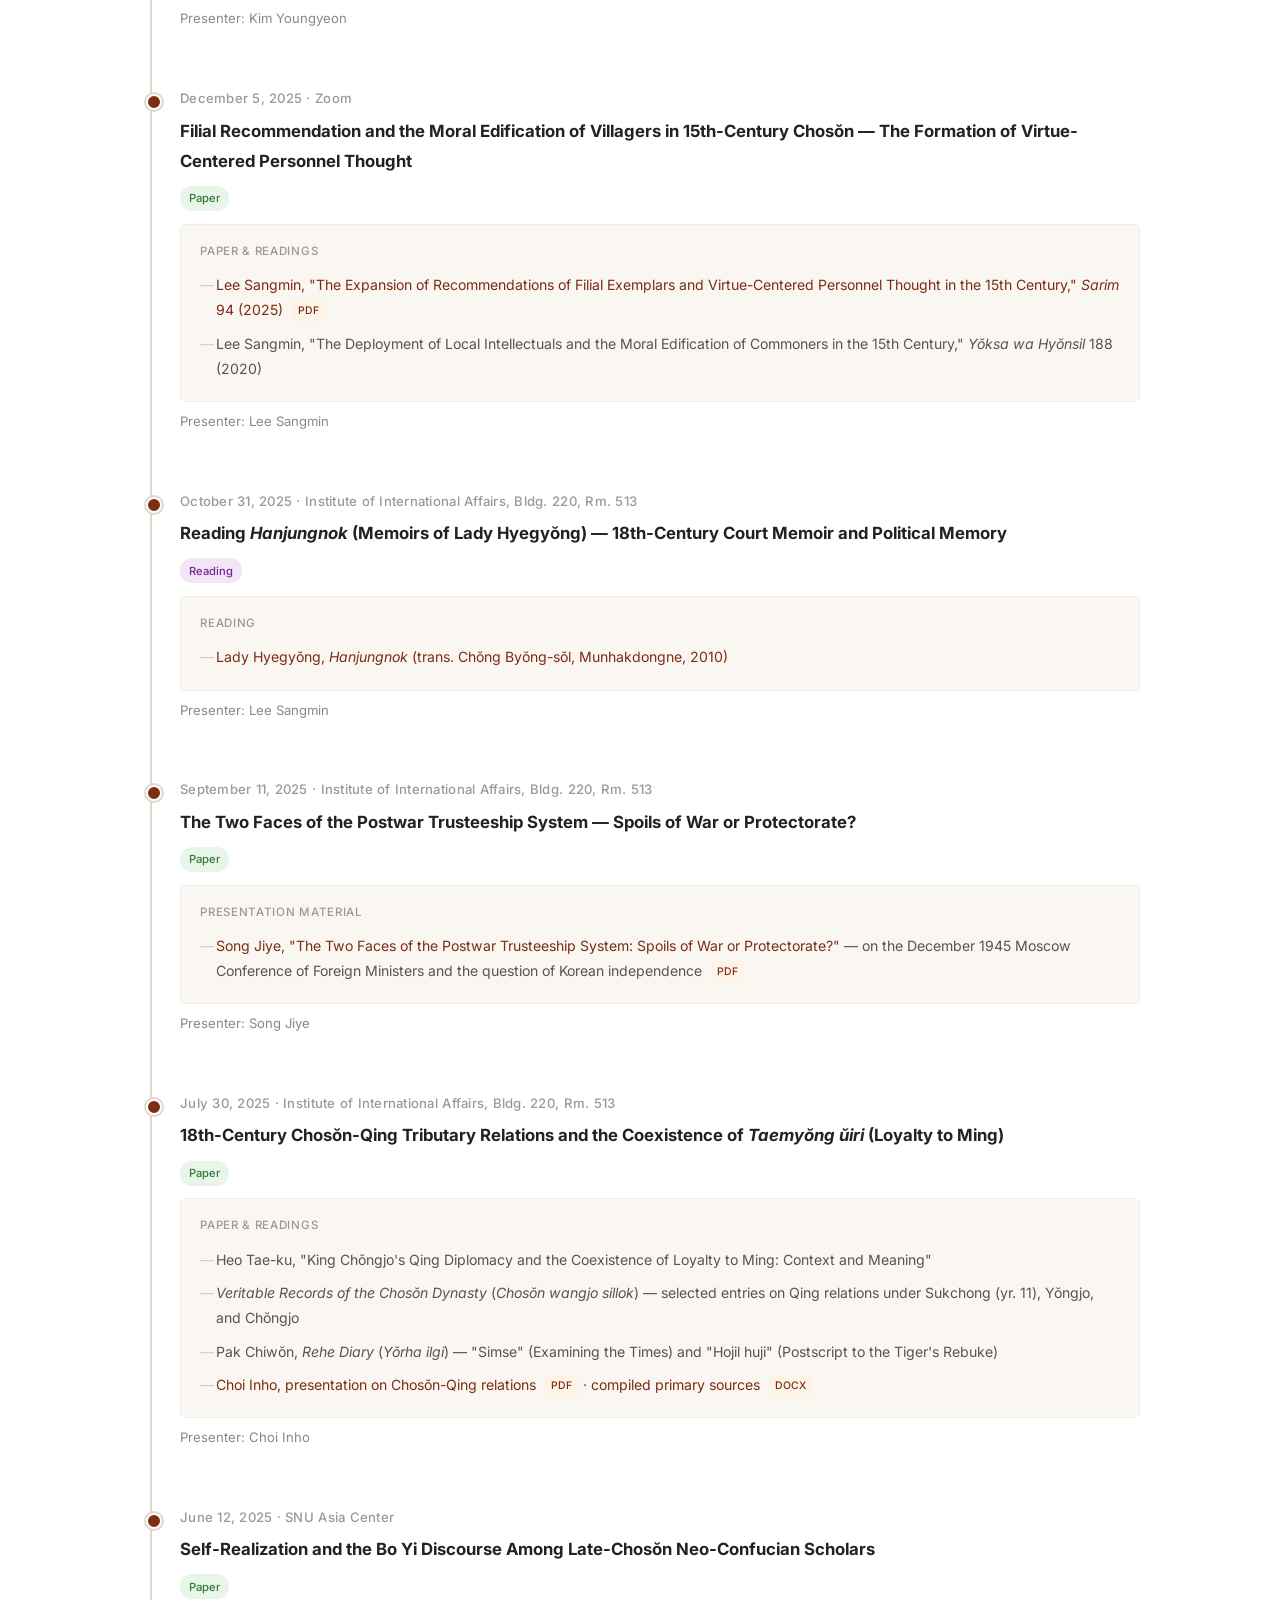
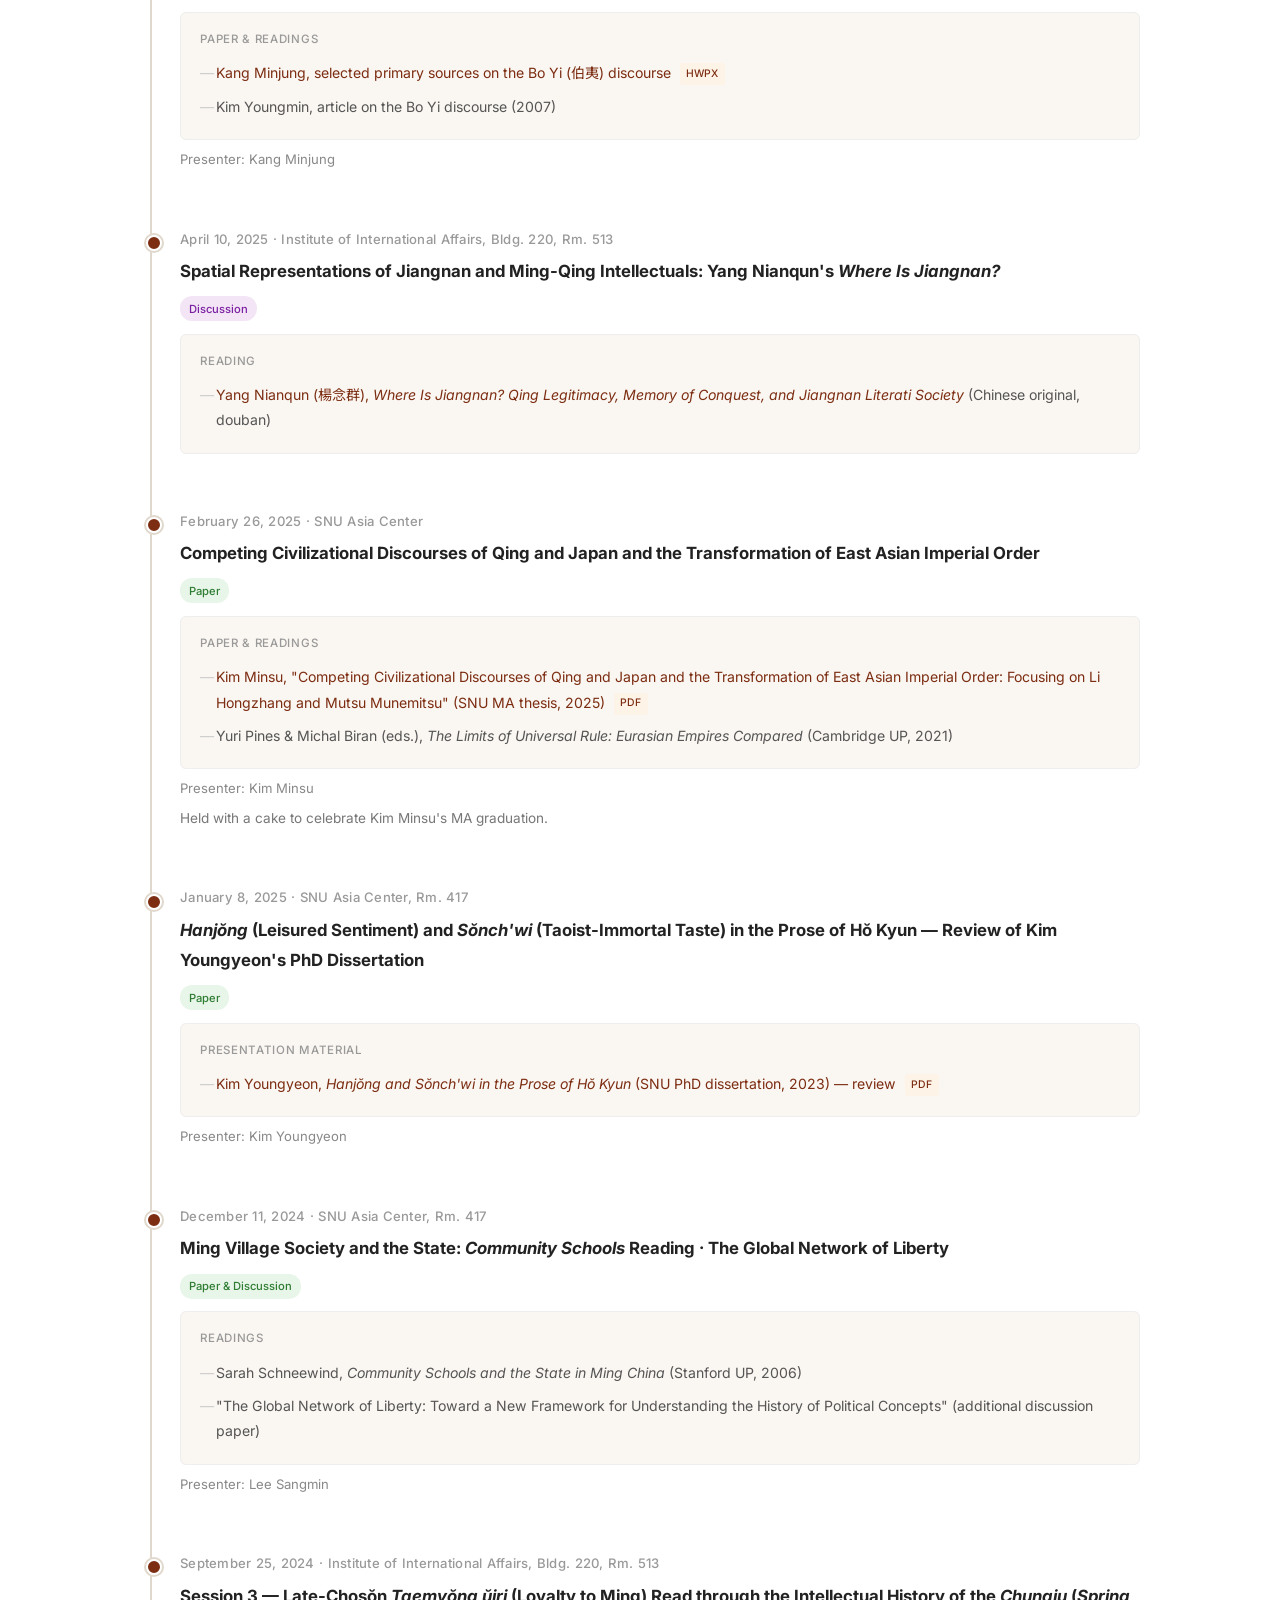
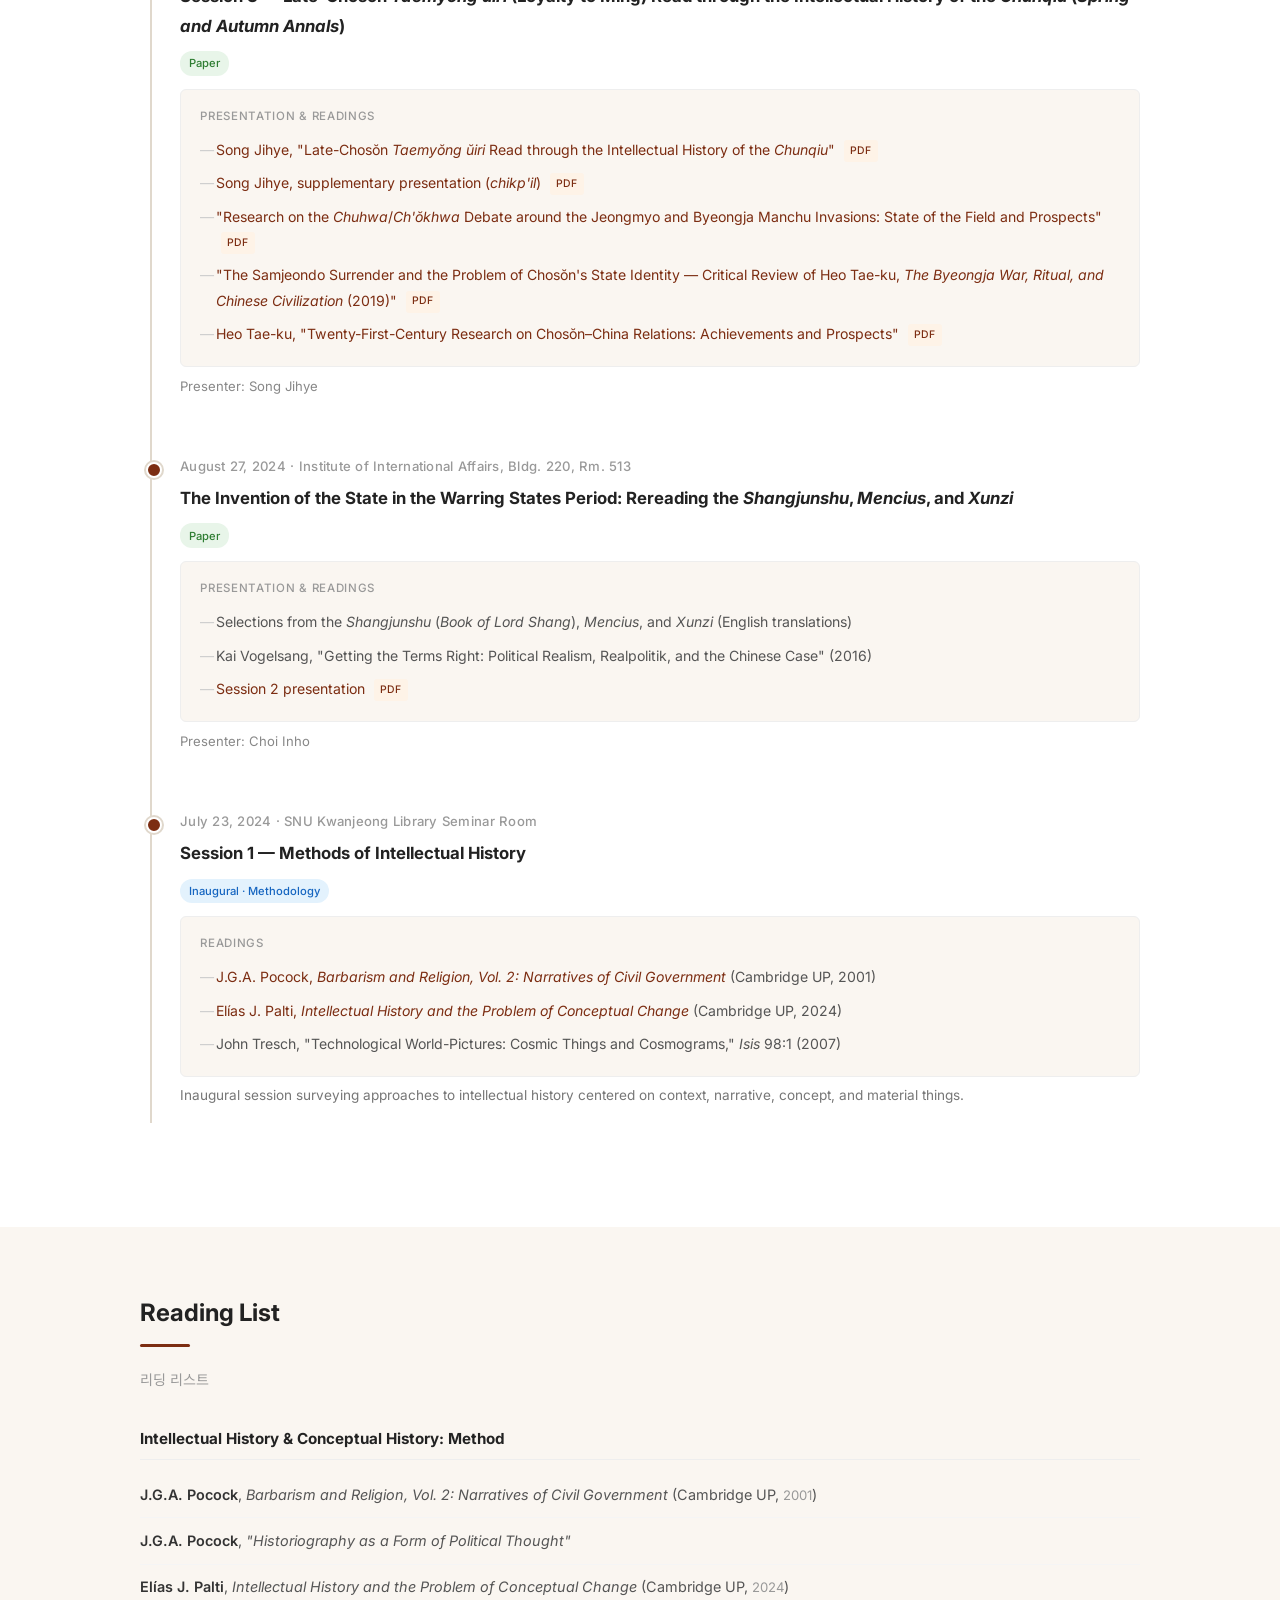
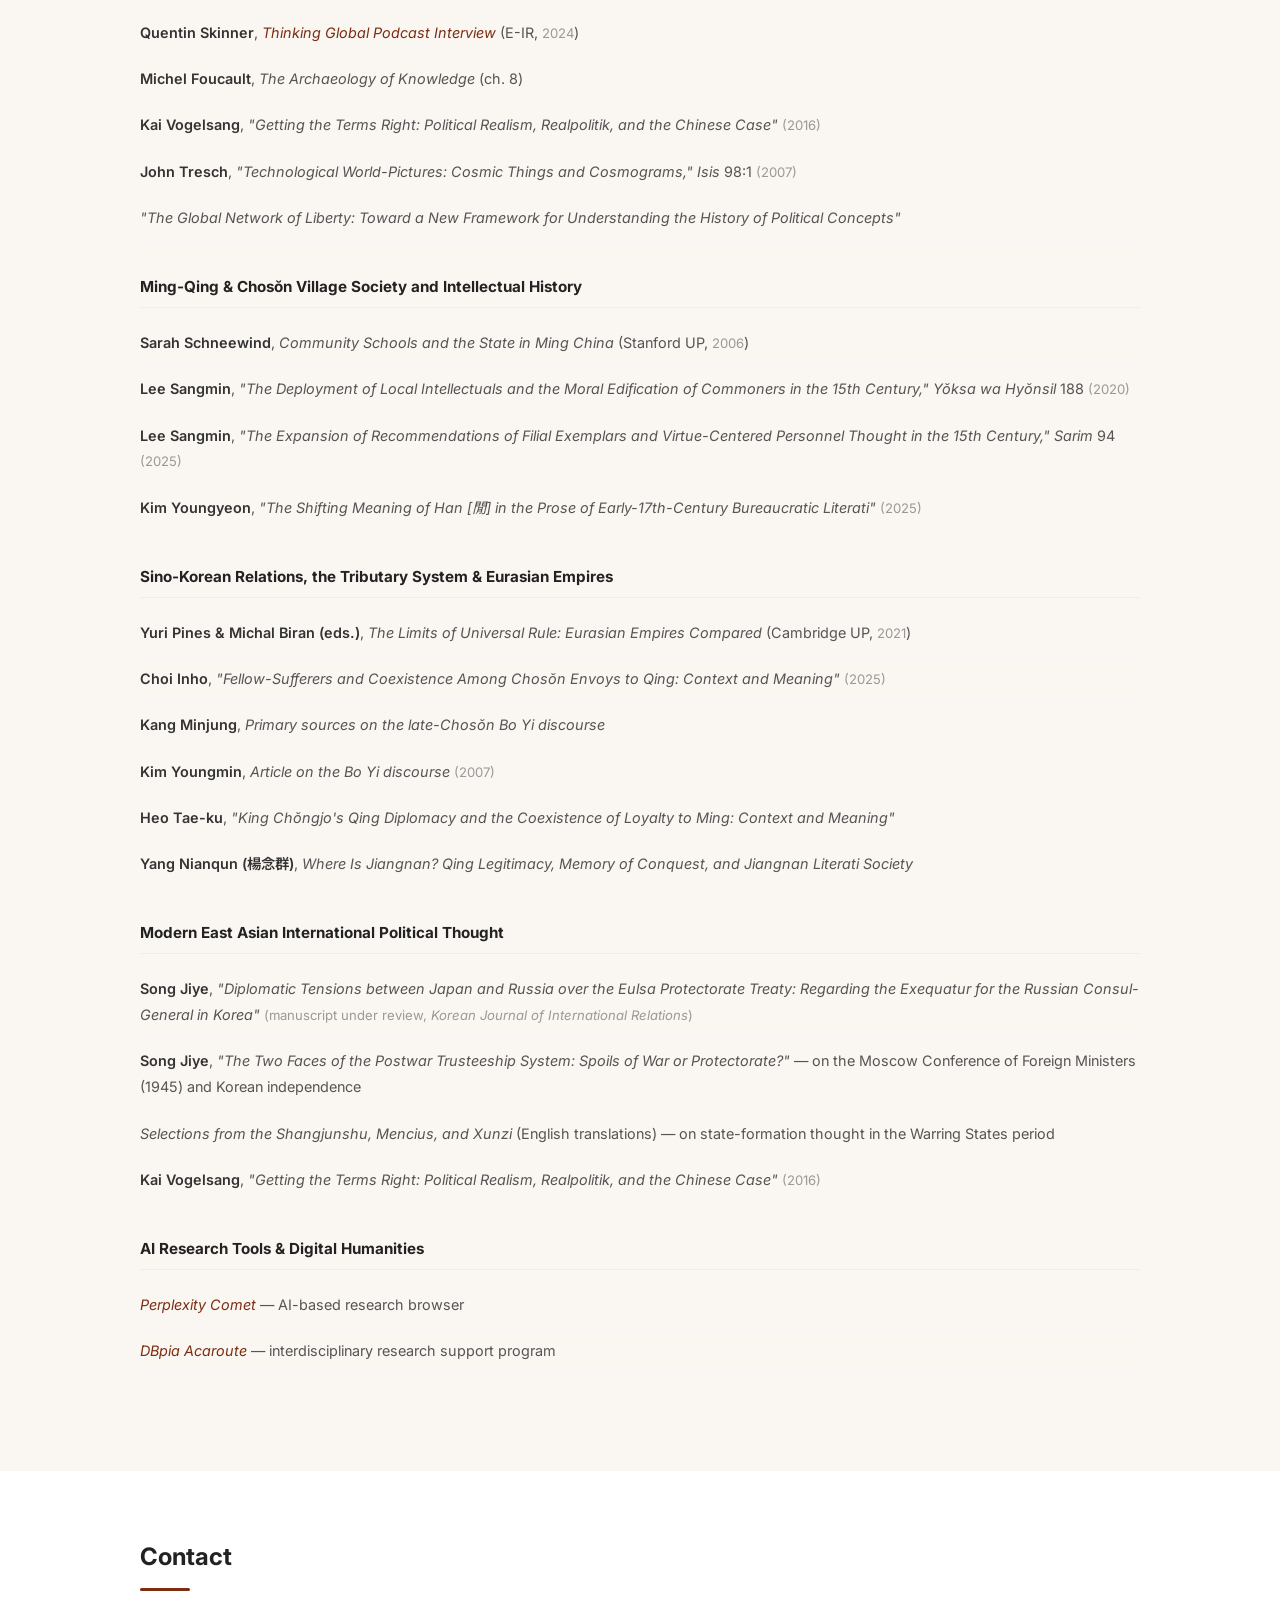
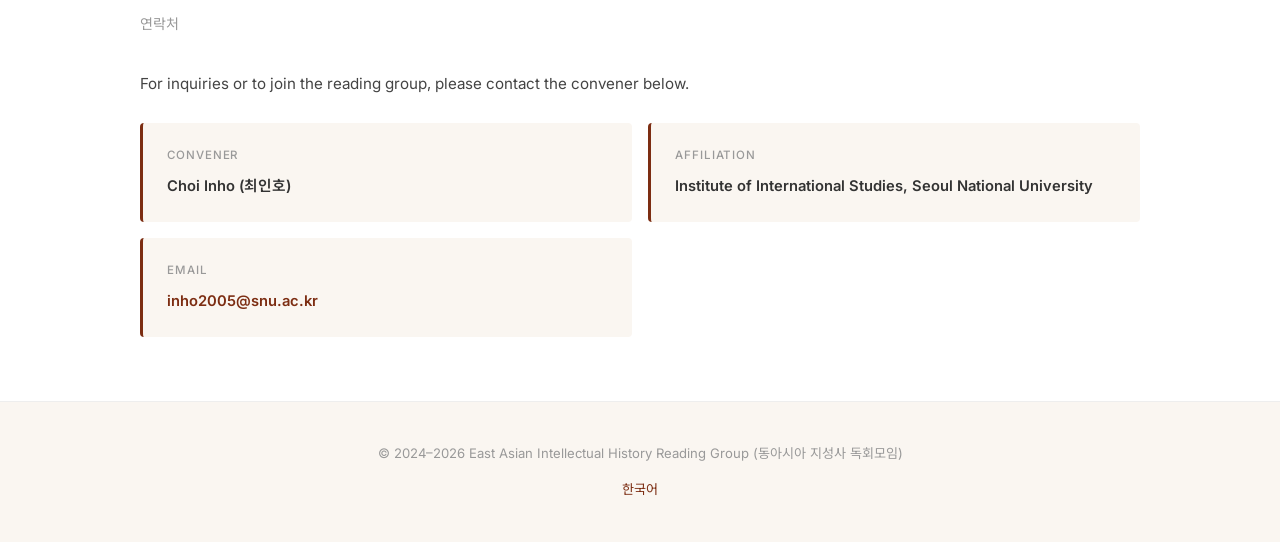
==== commit 4c6d8b31: "소개에서 Vogelsang 제거, 신년회 메모 삭제, Schneewind 독회 1·2차 통합 - 소개 섹션 방법론 목록에서 Kai Vogelsang 제거 (index.html, e" ====
--- a/en.html
+++ b/en.html
@@ -44,7 +44,7 @@
         Founded in June 2024, the East Asian Intellectual History Reading Group brings together researchers in the history of ideas, cultural history, political history, and international relations to develop new methodologies for studying East Asian political thought.
       </p>
       <p style="margin-top:1rem;">
-        We critically engage the methodological traditions of intellectual and conceptual history &mdash; J.G.A. Pocock, El&iacute;as Palti, Quentin Skinner, Michel Foucault, Kai Vogelsang &mdash; while testing these approaches against concrete cases: late Chosŏn political thought, Ming-Qing village society, Chosŏn-Qing tributary relations, modern Sino-Korean history, and postcolonial Korean trusteeship debates.
+        We critically engage the methodological traditions of intellectual and conceptual history &mdash; J.G.A. Pocock, El&iacute;as Palti, Quentin Skinner, Michel Foucault &mdash; while testing these approaches against concrete cases: late Chosŏn political thought, Ming-Qing village society, Chosŏn-Qing tributary relations, modern Sino-Korean history, and postcolonial Korean trusteeship debates.
       </p>
       <p style="margin-top:1rem;">
         Our aim is to develop concepts and theories &mdash; a new scholarly "language" &mdash; capable of fully articulating East Asia's historical experience, and through it to offer East Asian responses to the universal themes of political science: the state, sovereignty, governance, and international order.
@@ -169,7 +169,6 @@
           </ul>
         </div>
         <div class="timeline-presenter">Presenter: Kim Youngyeon</div>
-        <div class="timeline-summary">Followed by a New Year gathering at Kissa Seoul, Syaro-sugil.</div>
       </div>
 
       <!-- 2025-12-05 -->
@@ -293,21 +292,7 @@
       <!-- 2024-12-11 -->
       <div class="timeline-item">
         <div class="timeline-date">December 11, 2024 &middot; SNU Asia Center, Rm. 417</div>
-        <div class="timeline-title">Ming Village Society and the State: <em>Community Schools</em> Reading (Part II)</div>
-        <span class="timeline-badge badge-lecture">Paper</span>
-        <div class="timeline-reading">
-          <div class="reading-label">Reading</div>
-          <ul>
-            <li>Sarah Schneewind, <em>Community Schools and the State in Ming China</em> (Stanford UP, 2006)</li>
-          </ul>
-        </div>
-        <div class="timeline-presenter">Presenter: Lee Sangmin</div>
-      </div>
-
-      <!-- 2024-11-27 -->
-      <div class="timeline-item">
-        <div class="timeline-date">November 27, 2024 &middot; SNU Asia Center, Rm. 417</div>
-        <div class="timeline-title">Ming Village Society and the State: <em>Community Schools</em> Reading (Part I) &middot; The Global Network of Liberty</div>
+        <div class="timeline-title">Ming Village Society and the State: <em>Community Schools</em> Reading &middot; The Global Network of Liberty</div>
         <span class="timeline-badge badge-lecture">Paper &amp; Discussion</span>
         <div class="timeline-reading">
           <div class="reading-label">Readings</div>
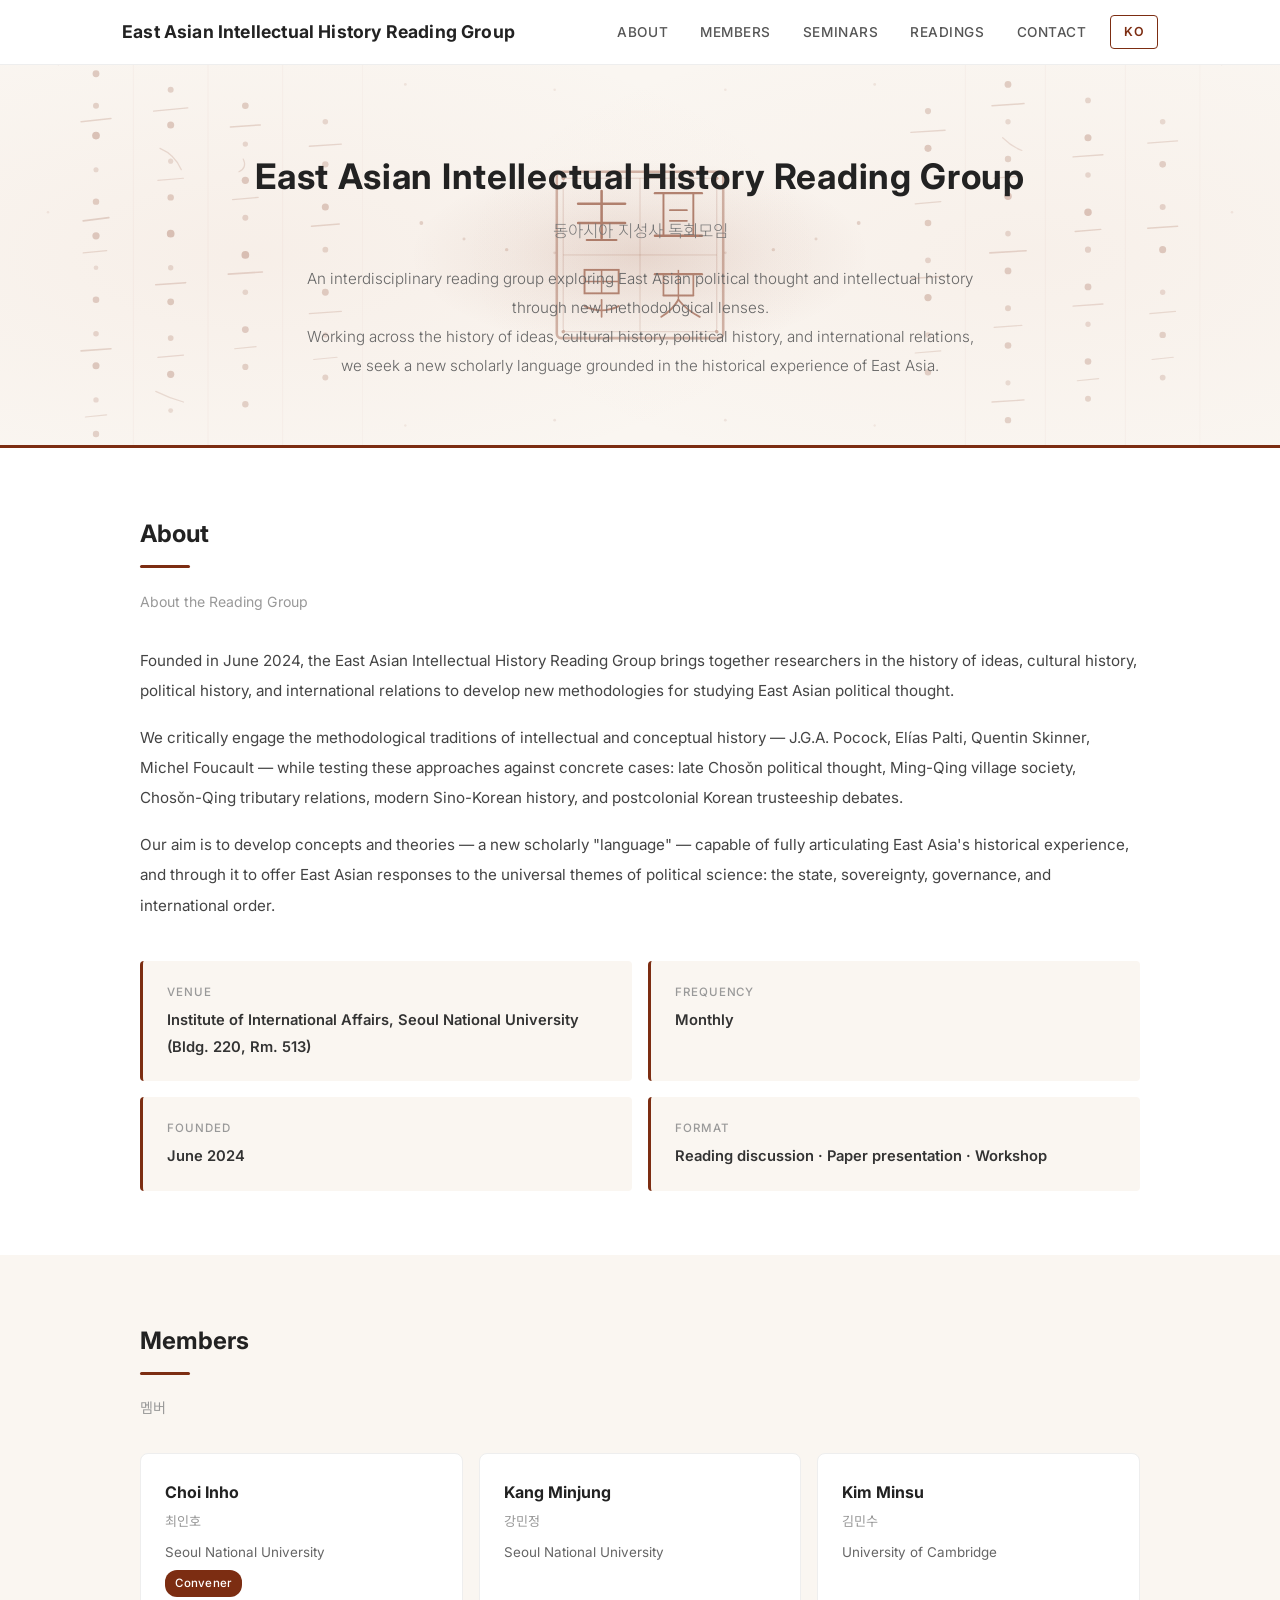
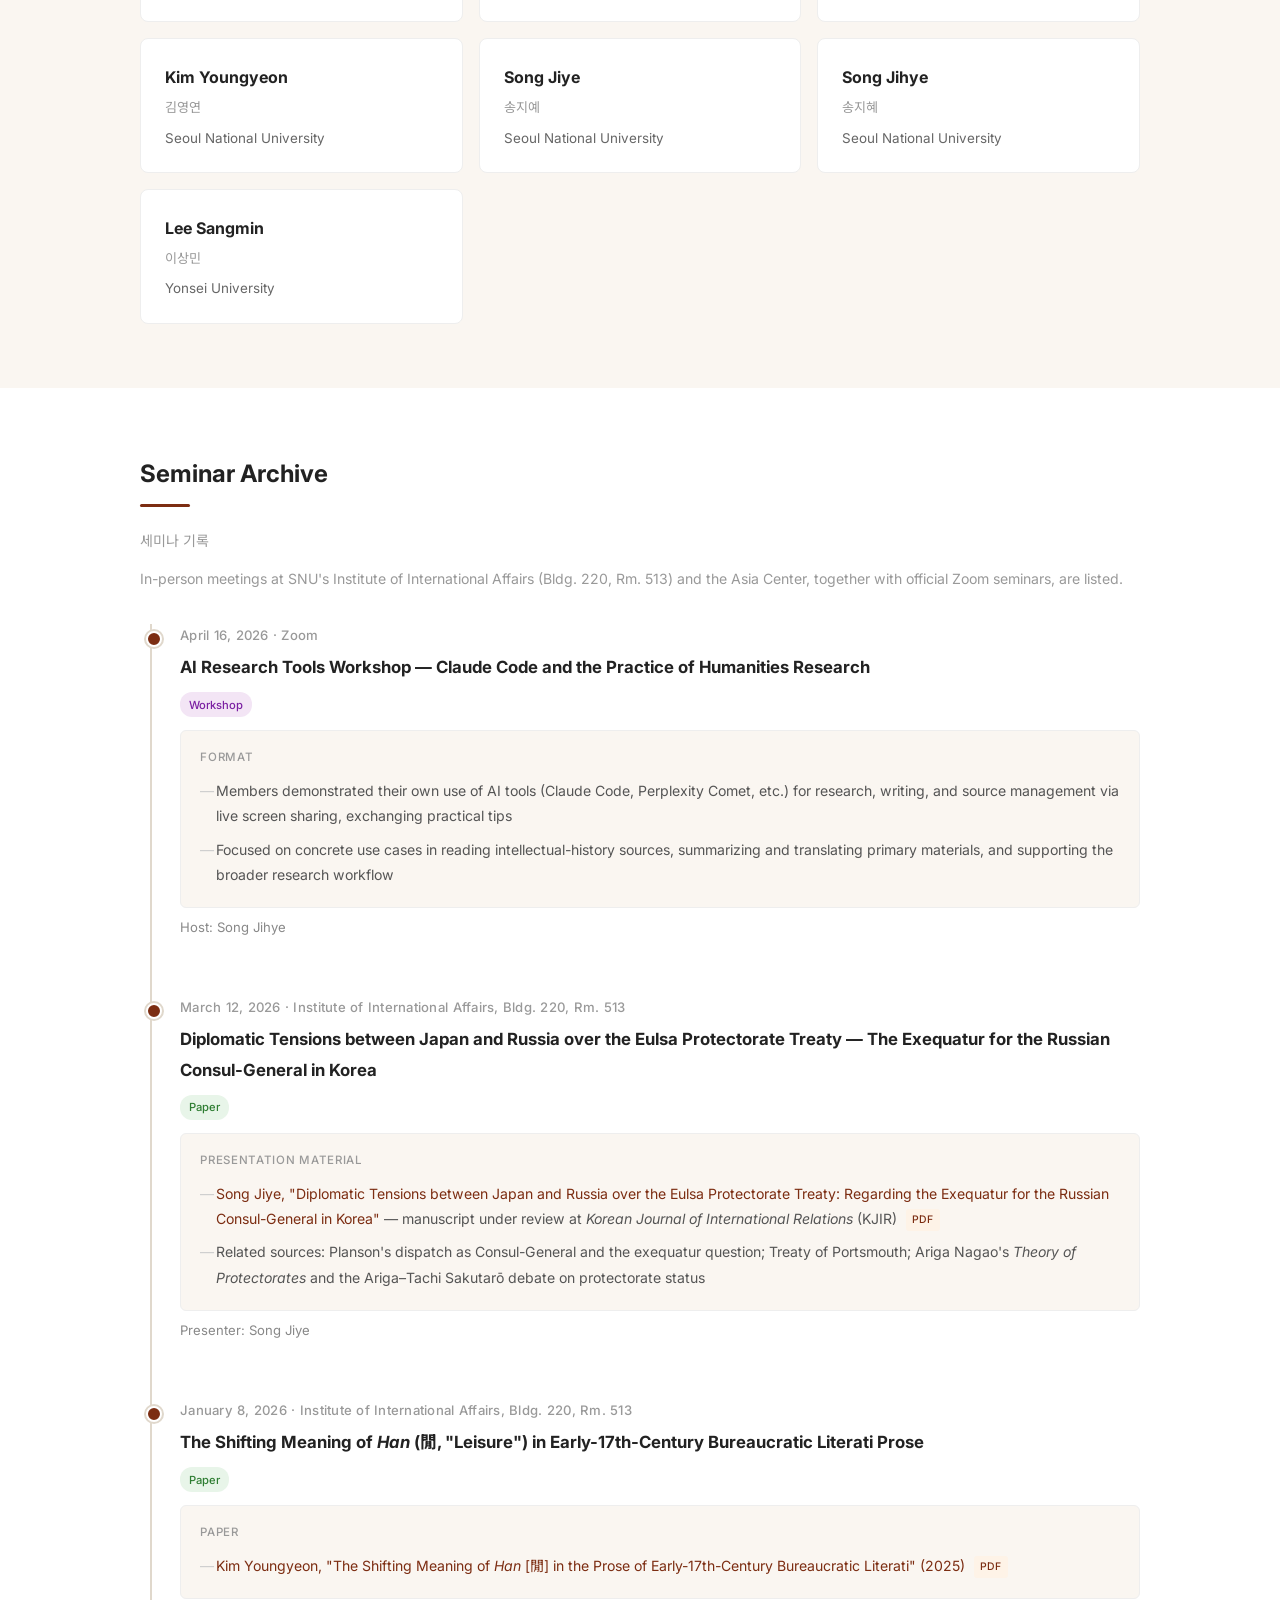
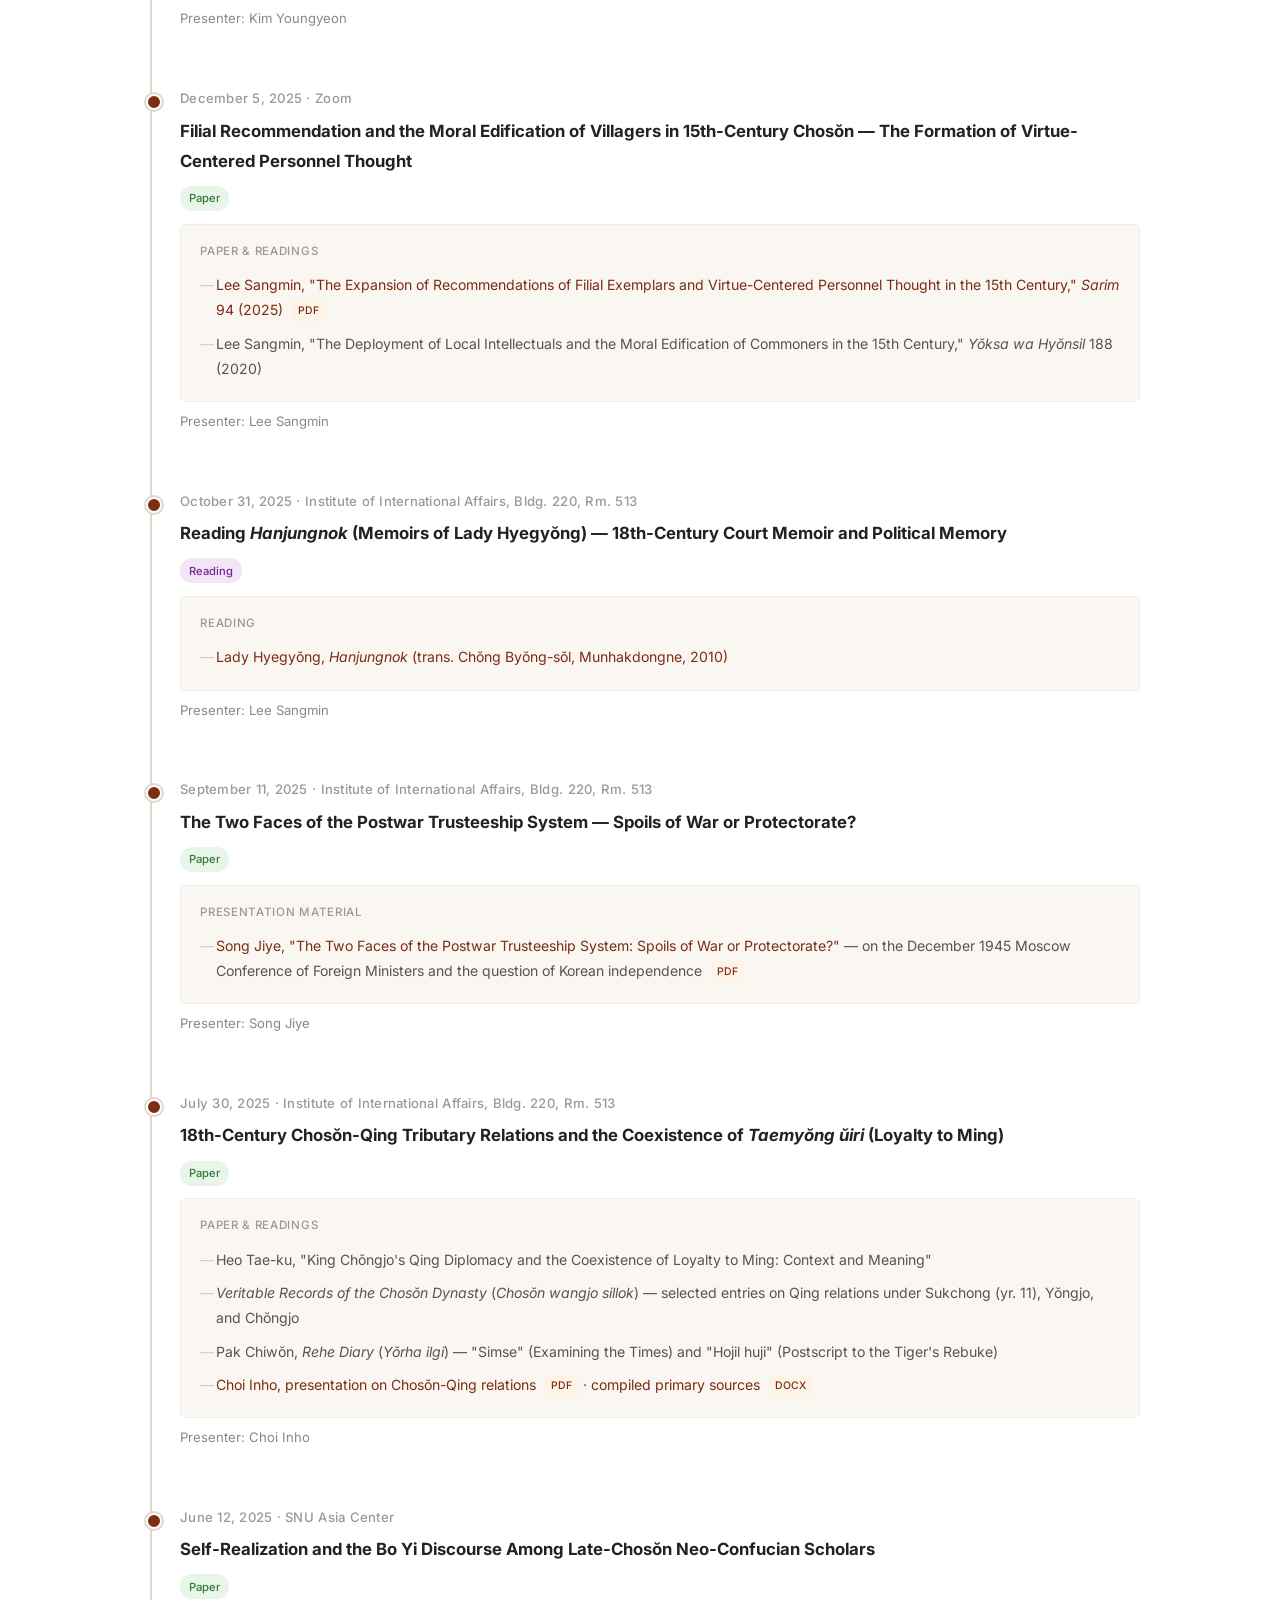
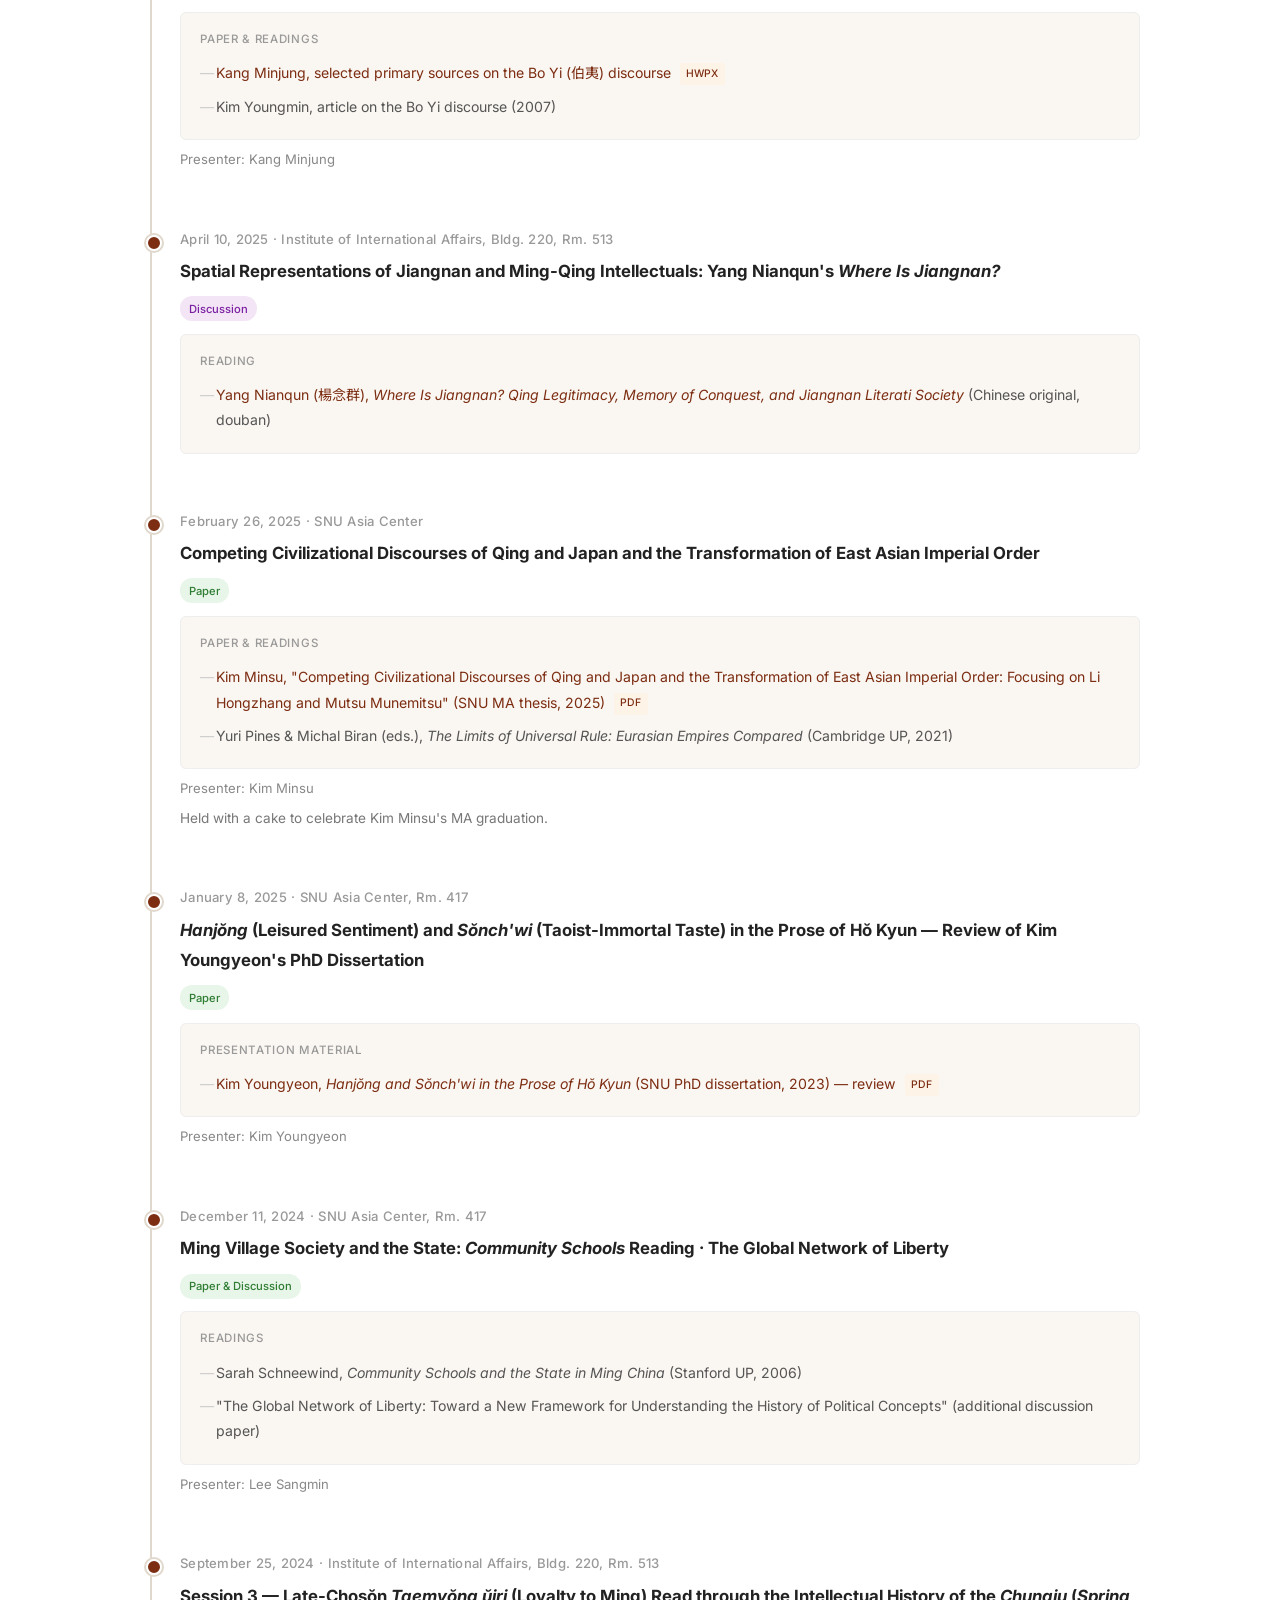
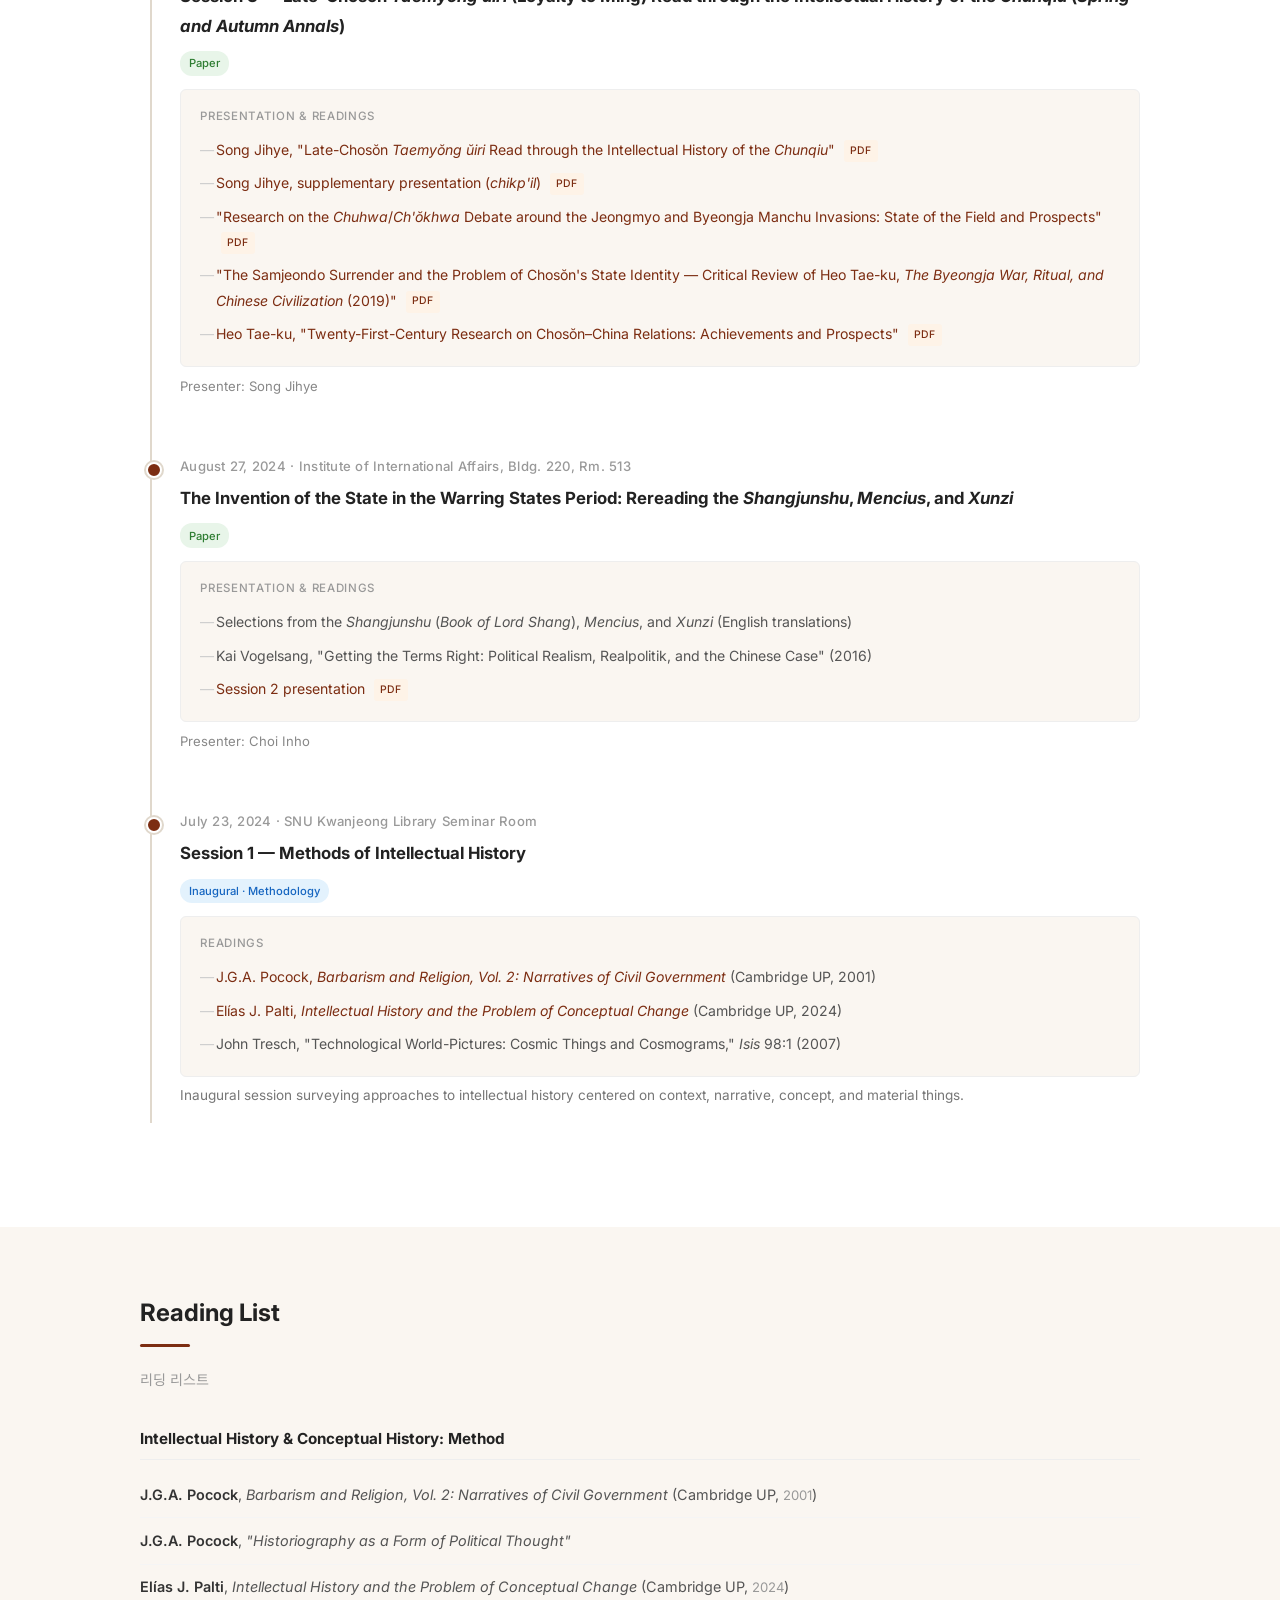
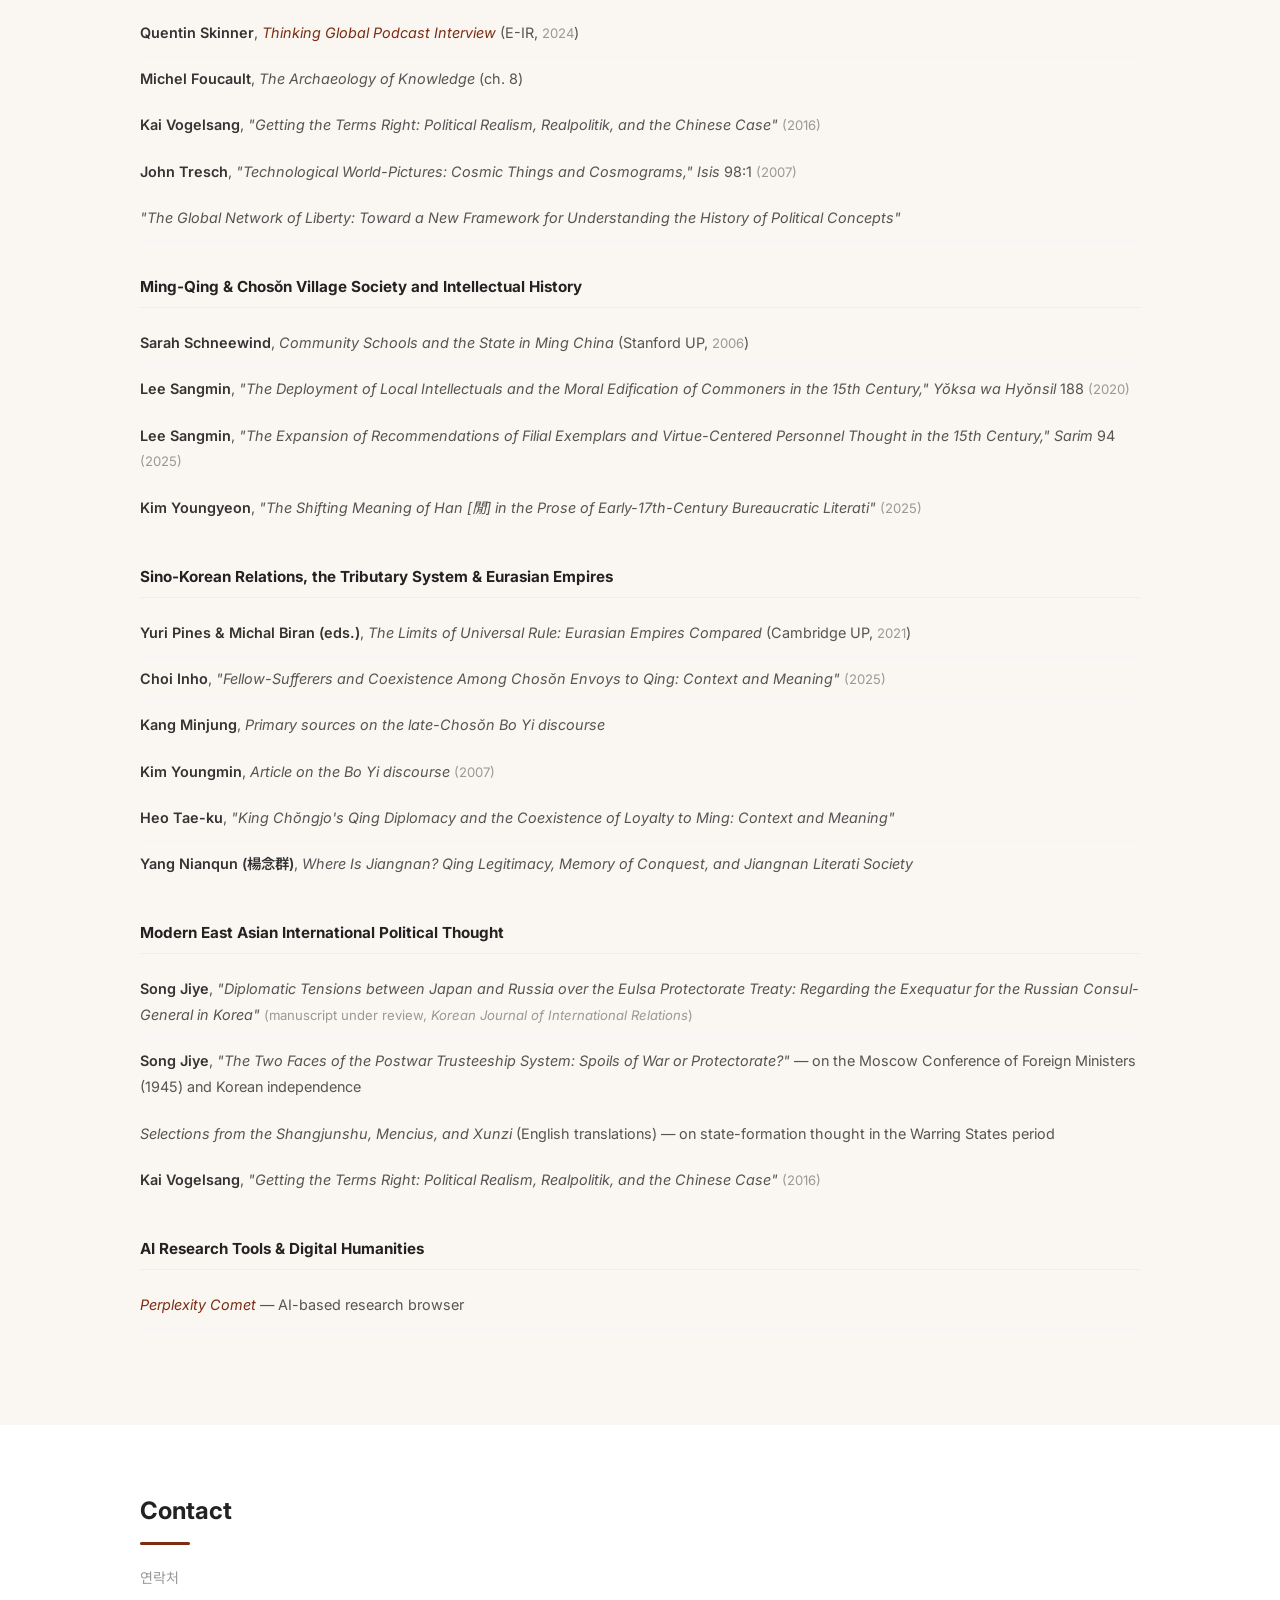
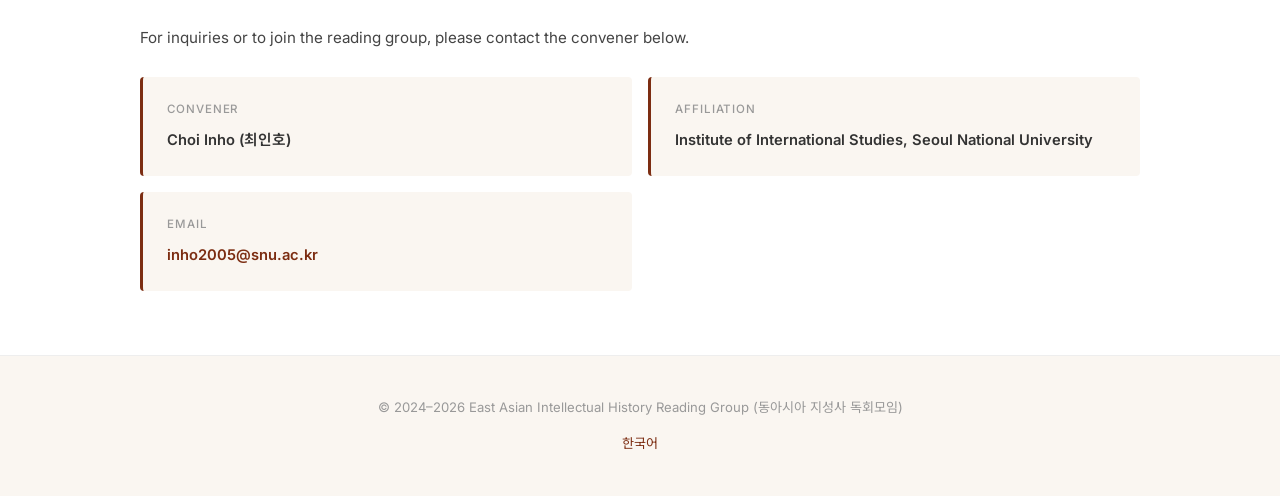
==== commit 01601ab1: "리딩 리스트에서 DBpia 아카루트 항목 삭제" ====
--- a/en.html
+++ b/en.html
@@ -414,7 +414,6 @@
       <h3>AI Research Tools &amp; Digital Humanities</h3>
       <ul class="reading-list">
         <li><a href="https://www.perplexity.ai/comet" target="_blank"><span class="title">Perplexity Comet</span></a> &mdash; AI-based research browser</li>
-        <li><a href="https://www.dbpia.co.kr/" target="_blank"><span class="title">DBpia Acaroute</span></a> &mdash; interdisciplinary research support program</li>
       </ul>
     </div>
   </div>
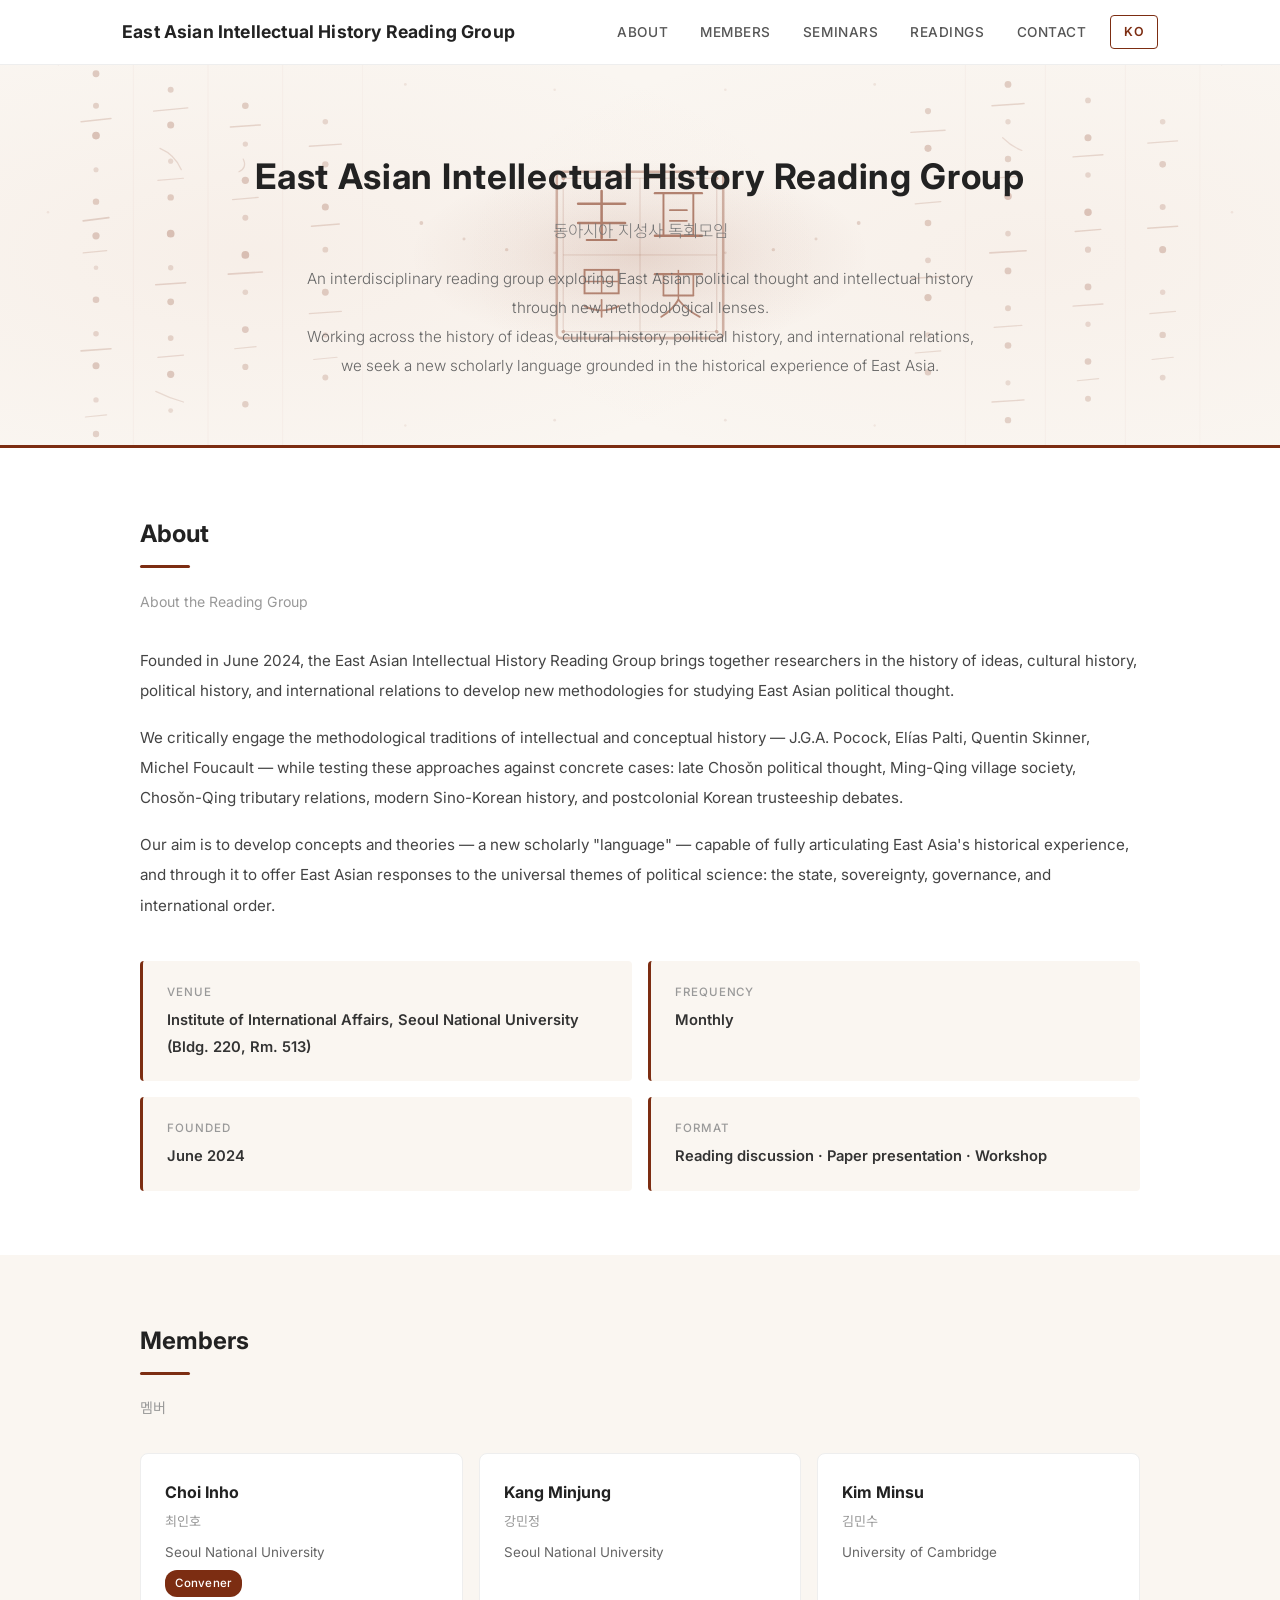
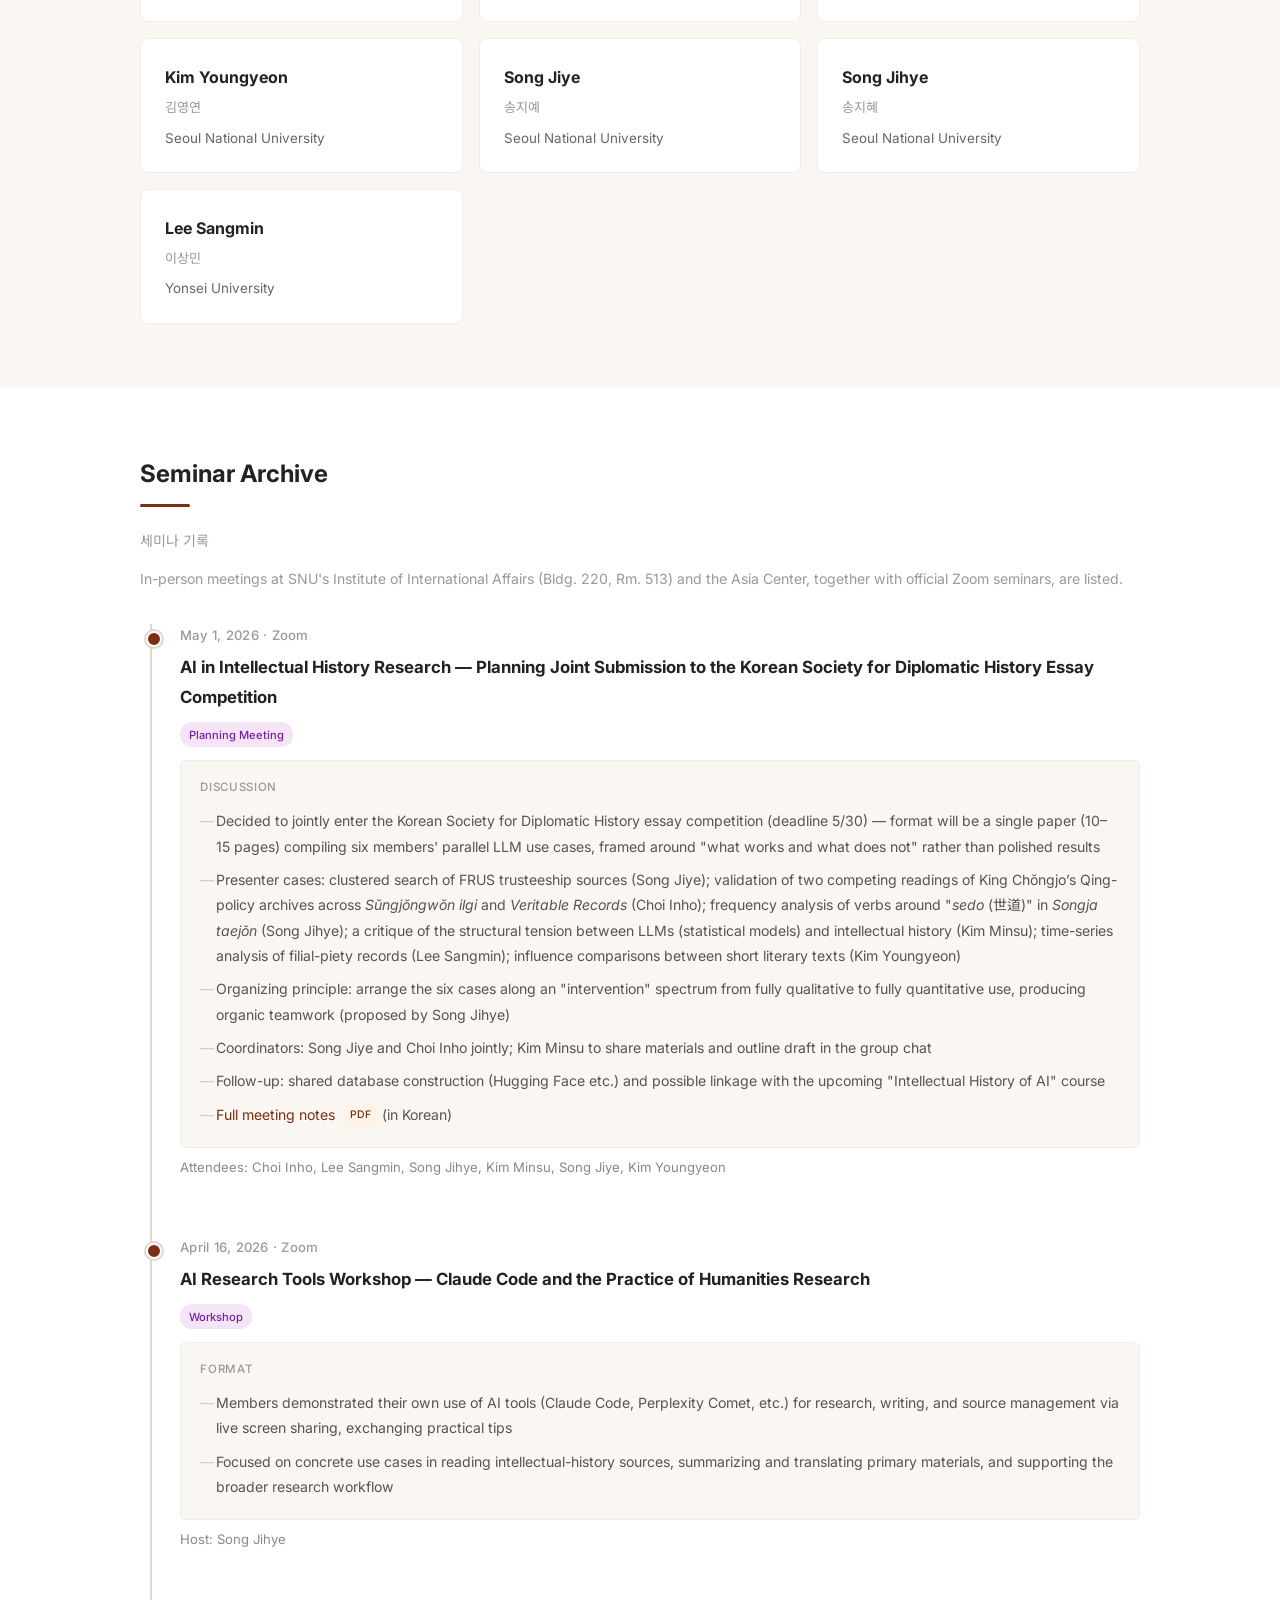
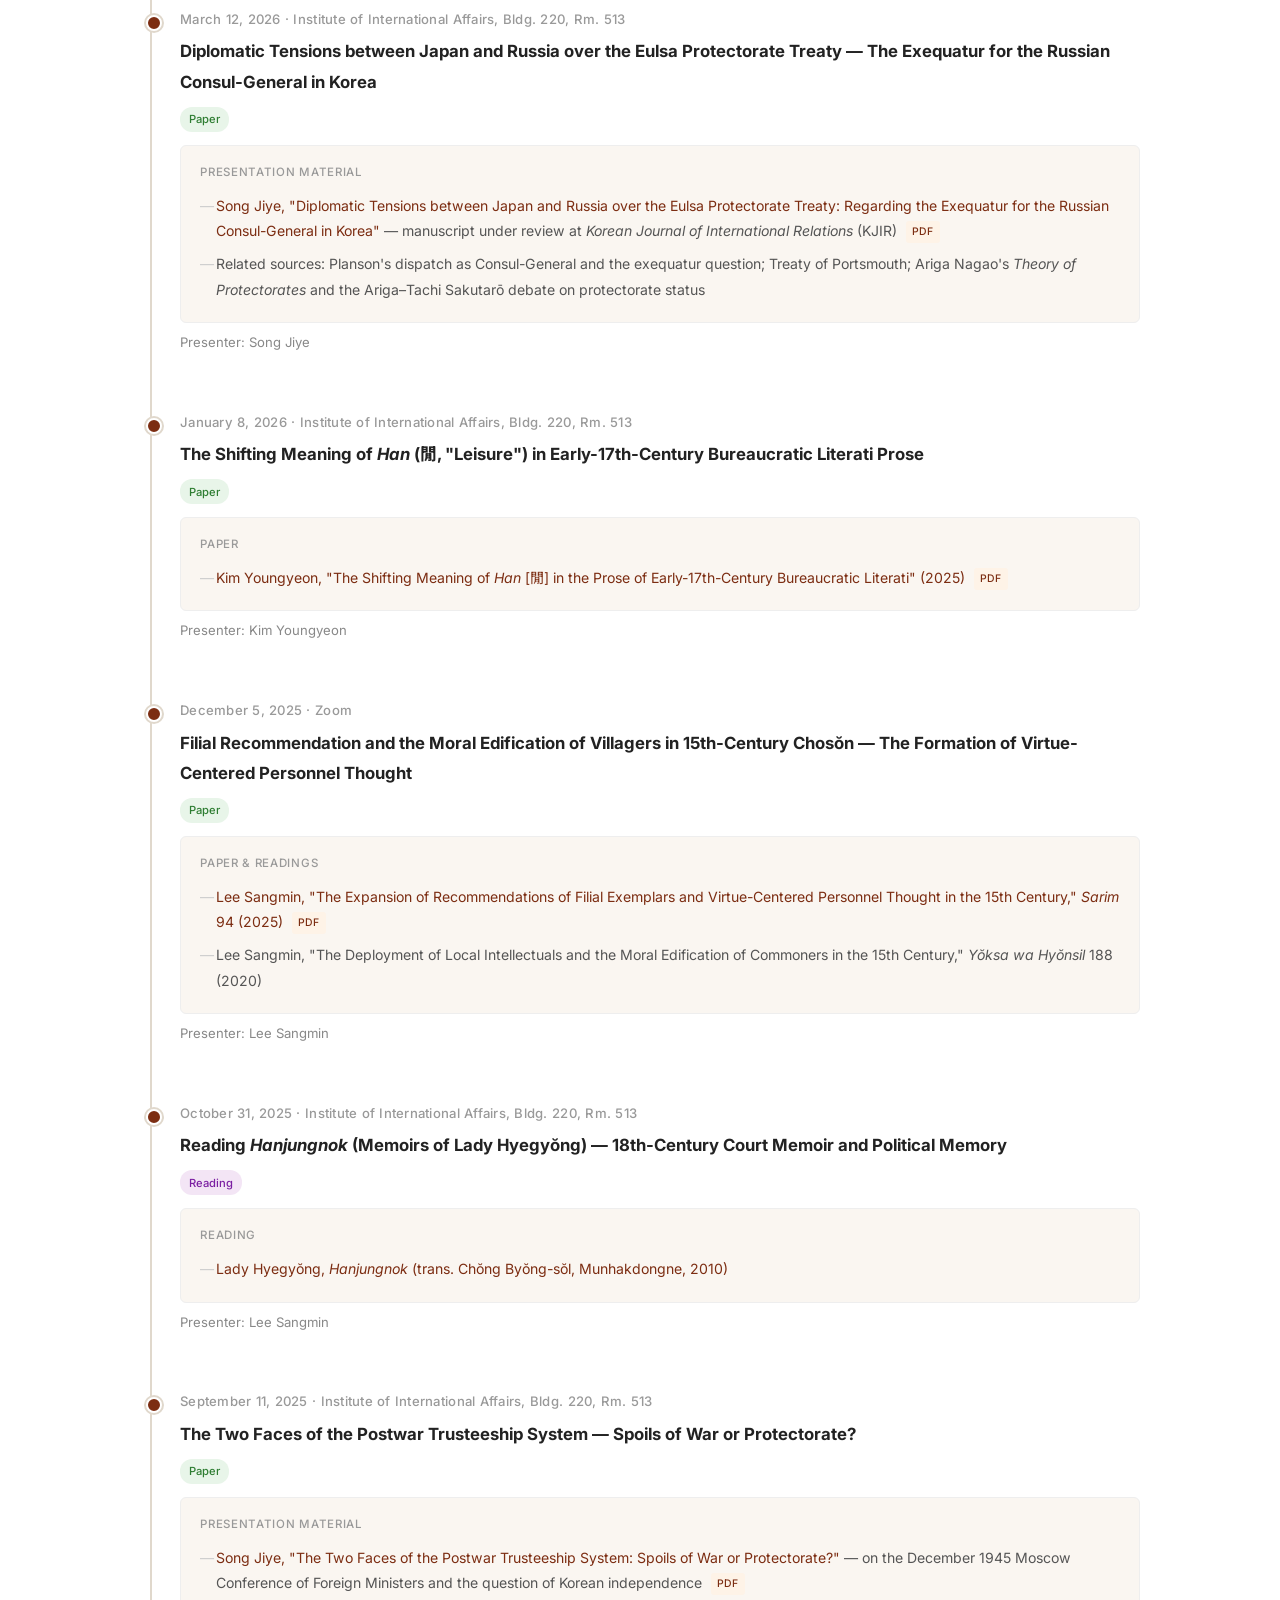
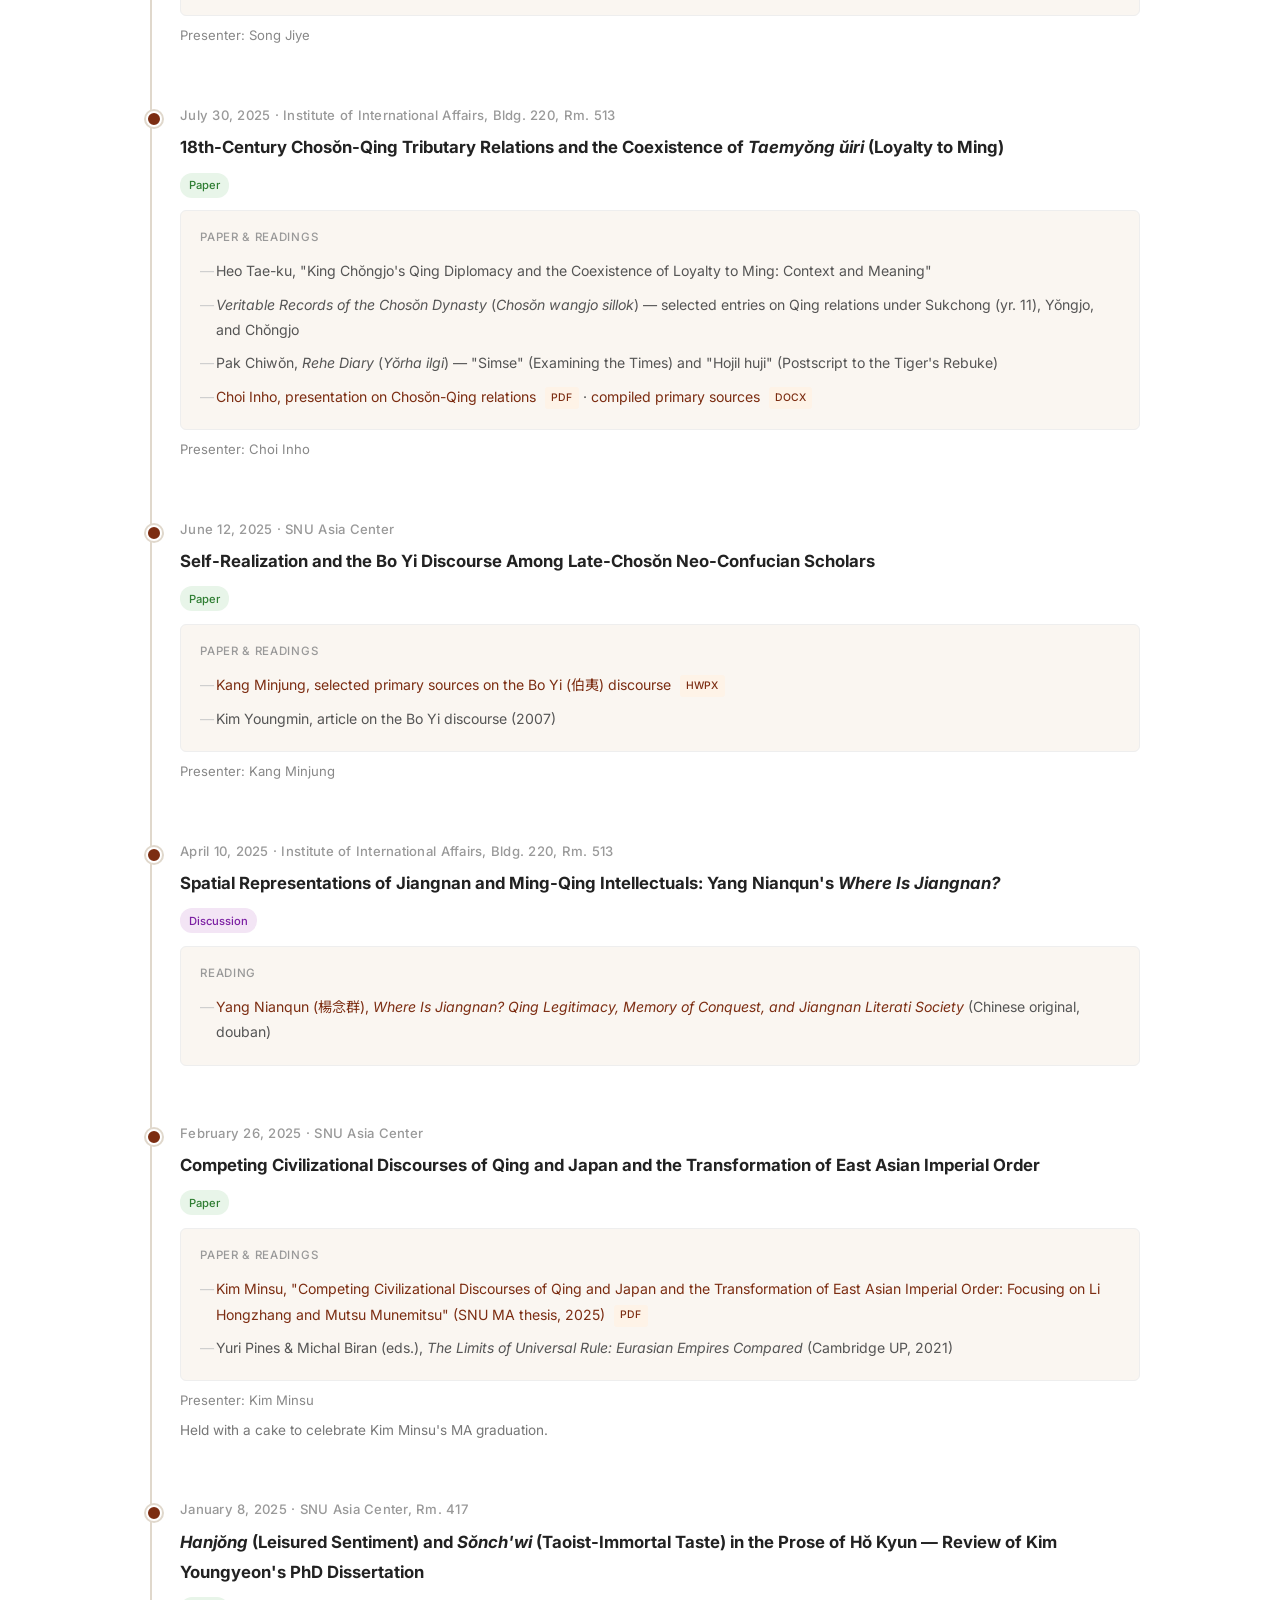
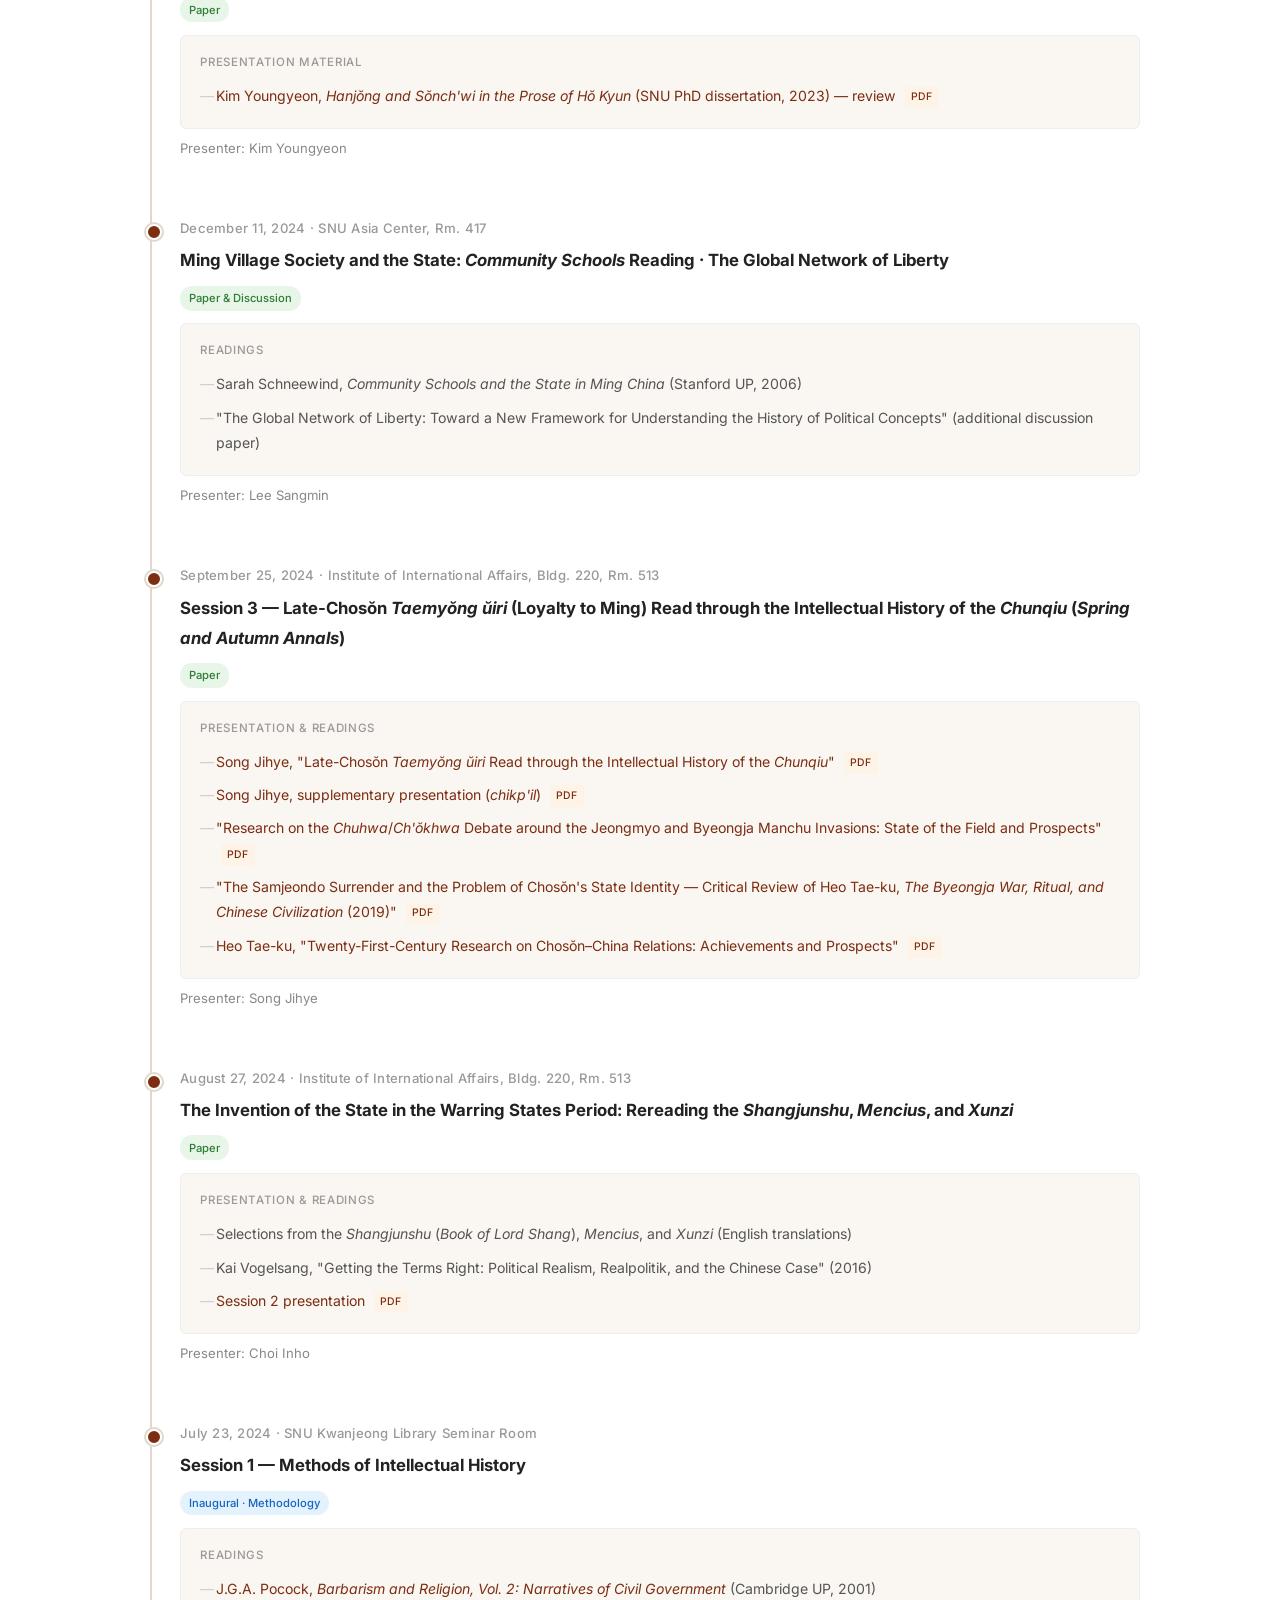
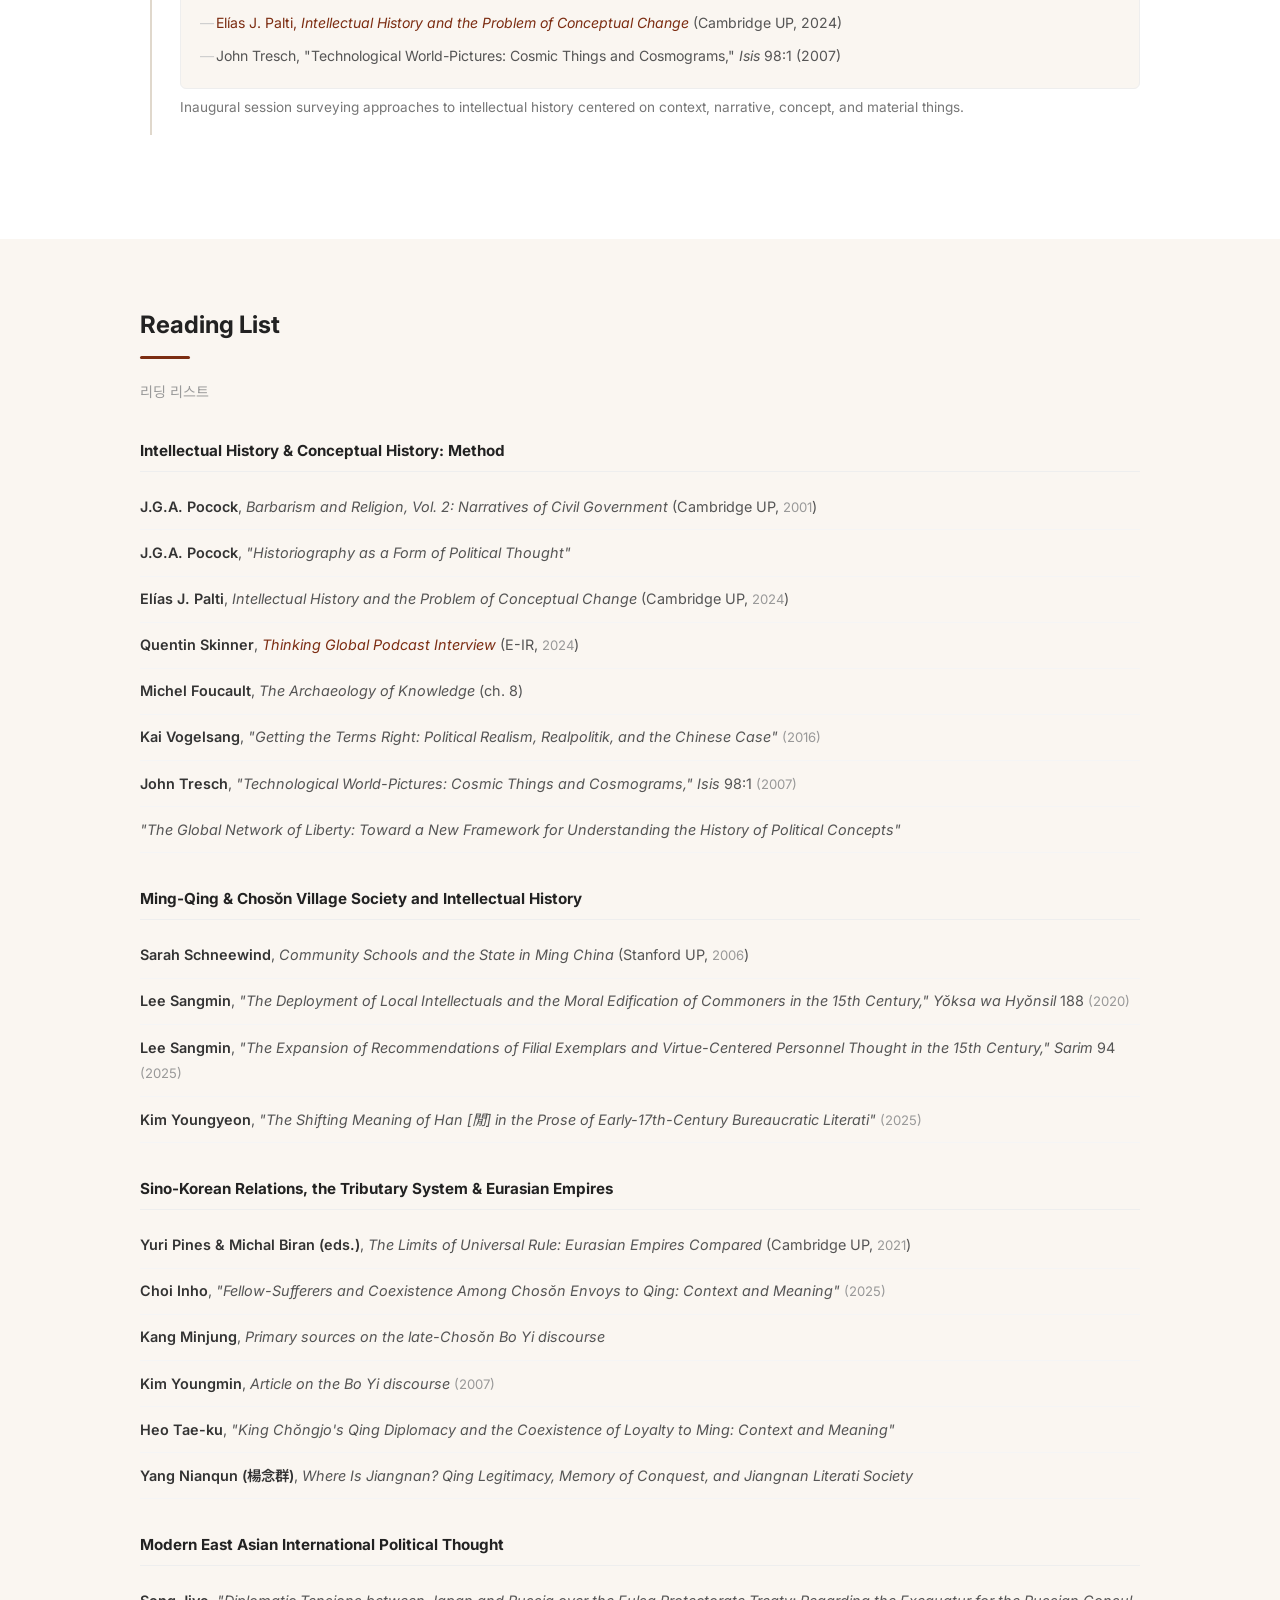
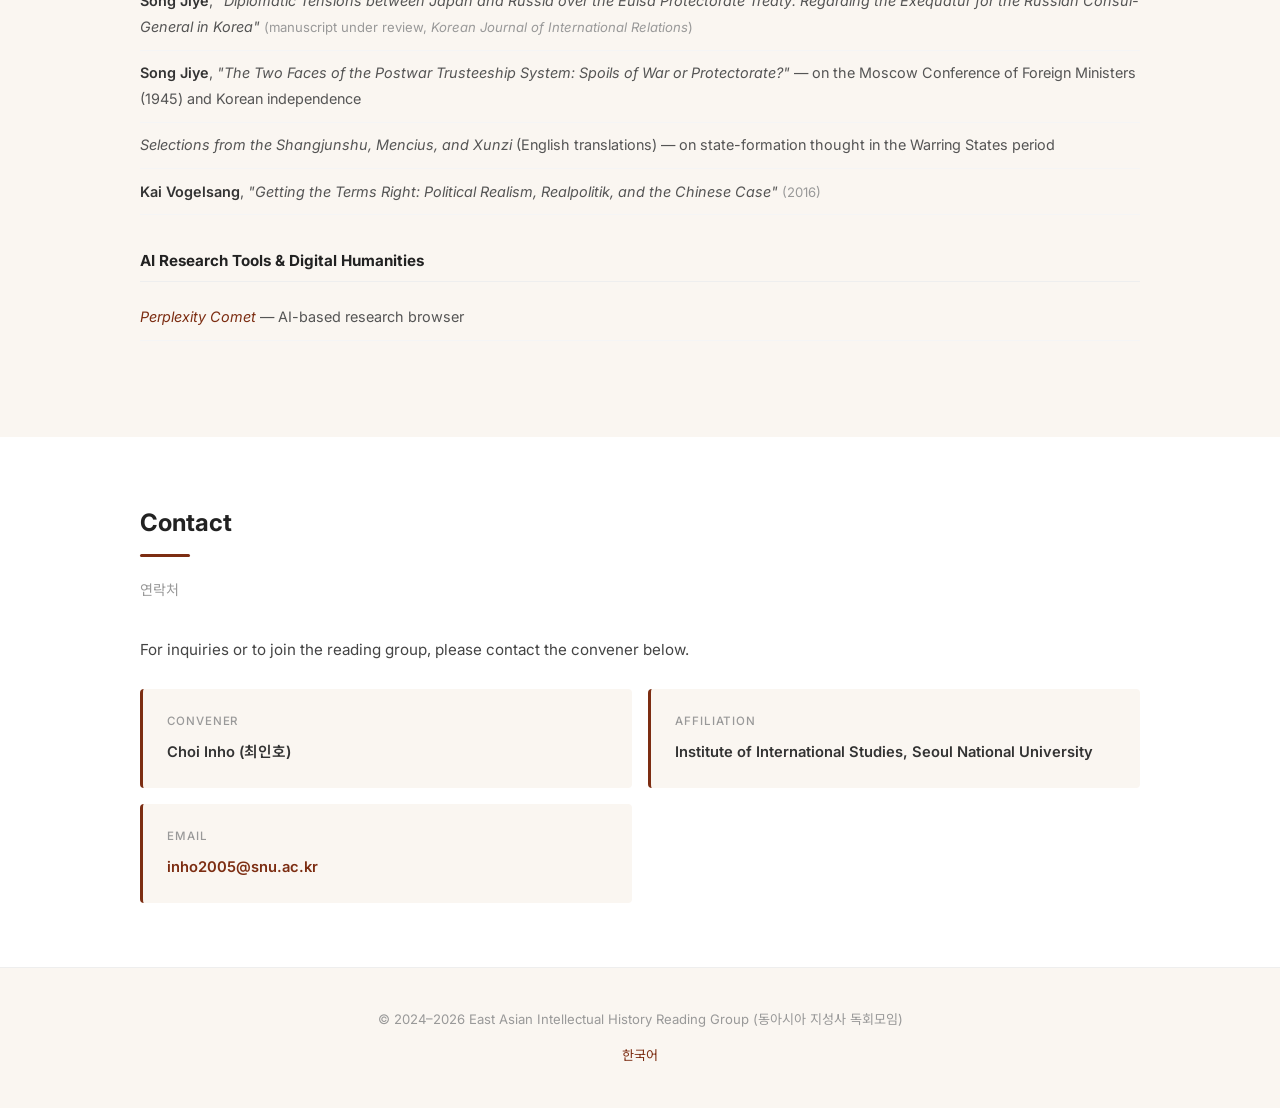
==== commit cf959b07: "2026-05-01 AI 활용 방안 기획 회의 세미나 기록 추가 외교사학회 공모전 공동 참여 결정과 6인 LLM 활용 사례를 다룬 5월 1일 Zoom 회의를 한국어/영어 타임라인 " ====
--- a/en.html
+++ b/en.html
@@ -127,6 +127,25 @@
 
     <div class="timeline">
 
+      <!-- 2026-05-01 -->
+      <div class="timeline-item">
+        <div class="timeline-date">May 1, 2026 &middot; Zoom</div>
+        <div class="timeline-title">AI in Intellectual History Research &mdash; Planning Joint Submission to the Korean Society for Diplomatic History Essay Competition</div>
+        <span class="timeline-badge badge-discussion">Planning Meeting</span>
+        <div class="timeline-reading">
+          <div class="reading-label">Discussion</div>
+          <ul>
+            <li>Decided to jointly enter the Korean Society for Diplomatic History essay competition (deadline 5/30) &mdash; format will be a single paper (10&ndash;15 pages) compiling six members' parallel LLM use cases, framed around "what works and what does not" rather than polished results</li>
+            <li>Presenter cases: clustered search of FRUS trusteeship sources (Song Jiye); validation of two competing readings of King Chŏngjo&rsquo;s Qing-policy archives across <em>Sŭngjŏngwŏn ilgi</em> and <em>Veritable Records</em> (Choi Inho); frequency analysis of verbs around "<em>sedo</em> (世道)" in <em>Songja taejŏn</em> (Song Jihye); a critique of the structural tension between LLMs (statistical models) and intellectual history (Kim Minsu); time-series analysis of filial-piety records (Lee Sangmin); influence comparisons between short literary texts (Kim Youngyeon)</li>
+            <li>Organizing principle: arrange the six cases along an "intervention" spectrum from fully qualitative to fully quantitative use, producing organic teamwork (proposed by Song Jihye)</li>
+            <li>Coordinators: Song Jiye and Choi Inho jointly; Kim Minsu to share materials and outline draft in the group chat</li>
+            <li>Follow-up: shared database construction (Hugging Face etc.) and possible linkage with the upcoming "Intellectual History of AI" course</li>
+            <li><a href="docs/2026-05-01_ai_research_meeting.pdf" target="_blank" rel="noopener">Full meeting notes</a> <span class="file-icon">PDF</span> (in Korean)</li>
+          </ul>
+        </div>
+        <div class="timeline-presenter">Attendees: Choi Inho, Lee Sangmin, Song Jihye, Kim Minsu, Song Jiye, Kim Youngyeon</div>
+      </div>
+
       <!-- 2026-04-16 -->
       <div class="timeline-item">
         <div class="timeline-date">April 16, 2026 &middot; Zoom</div>
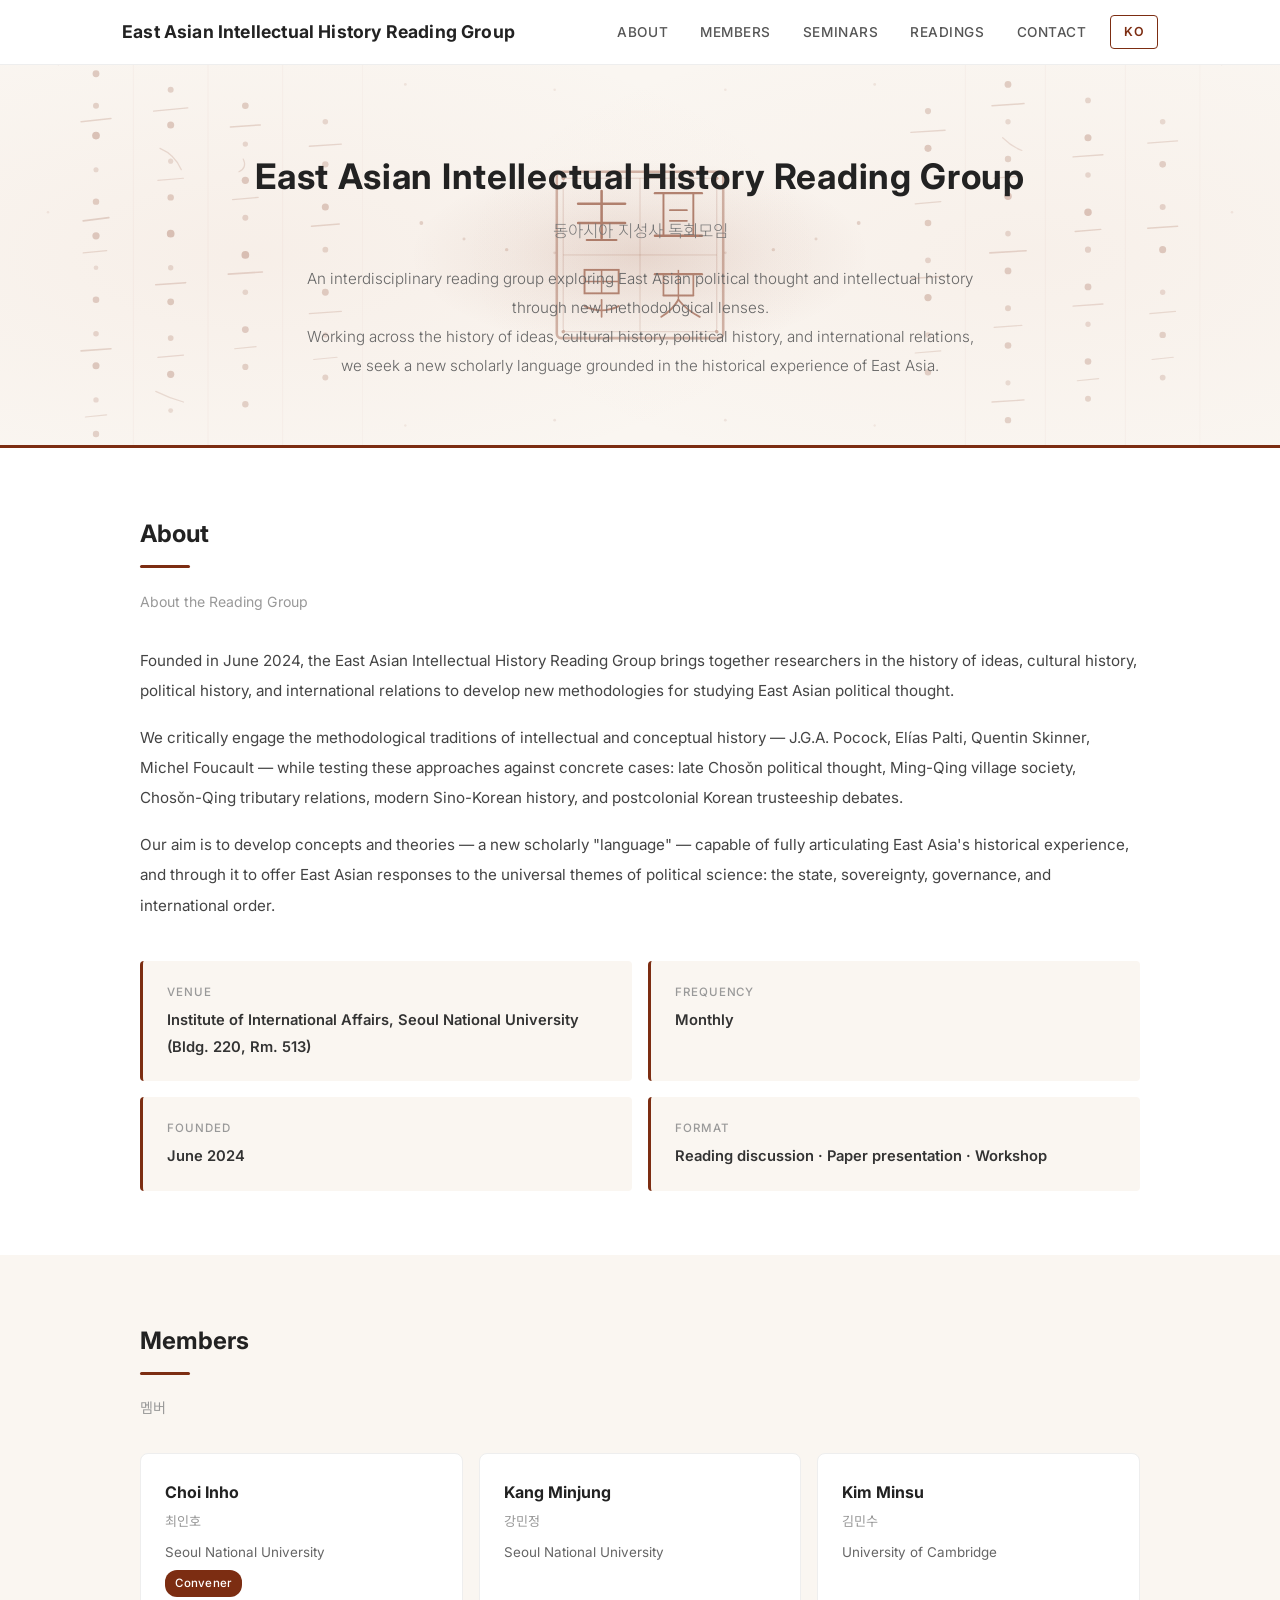
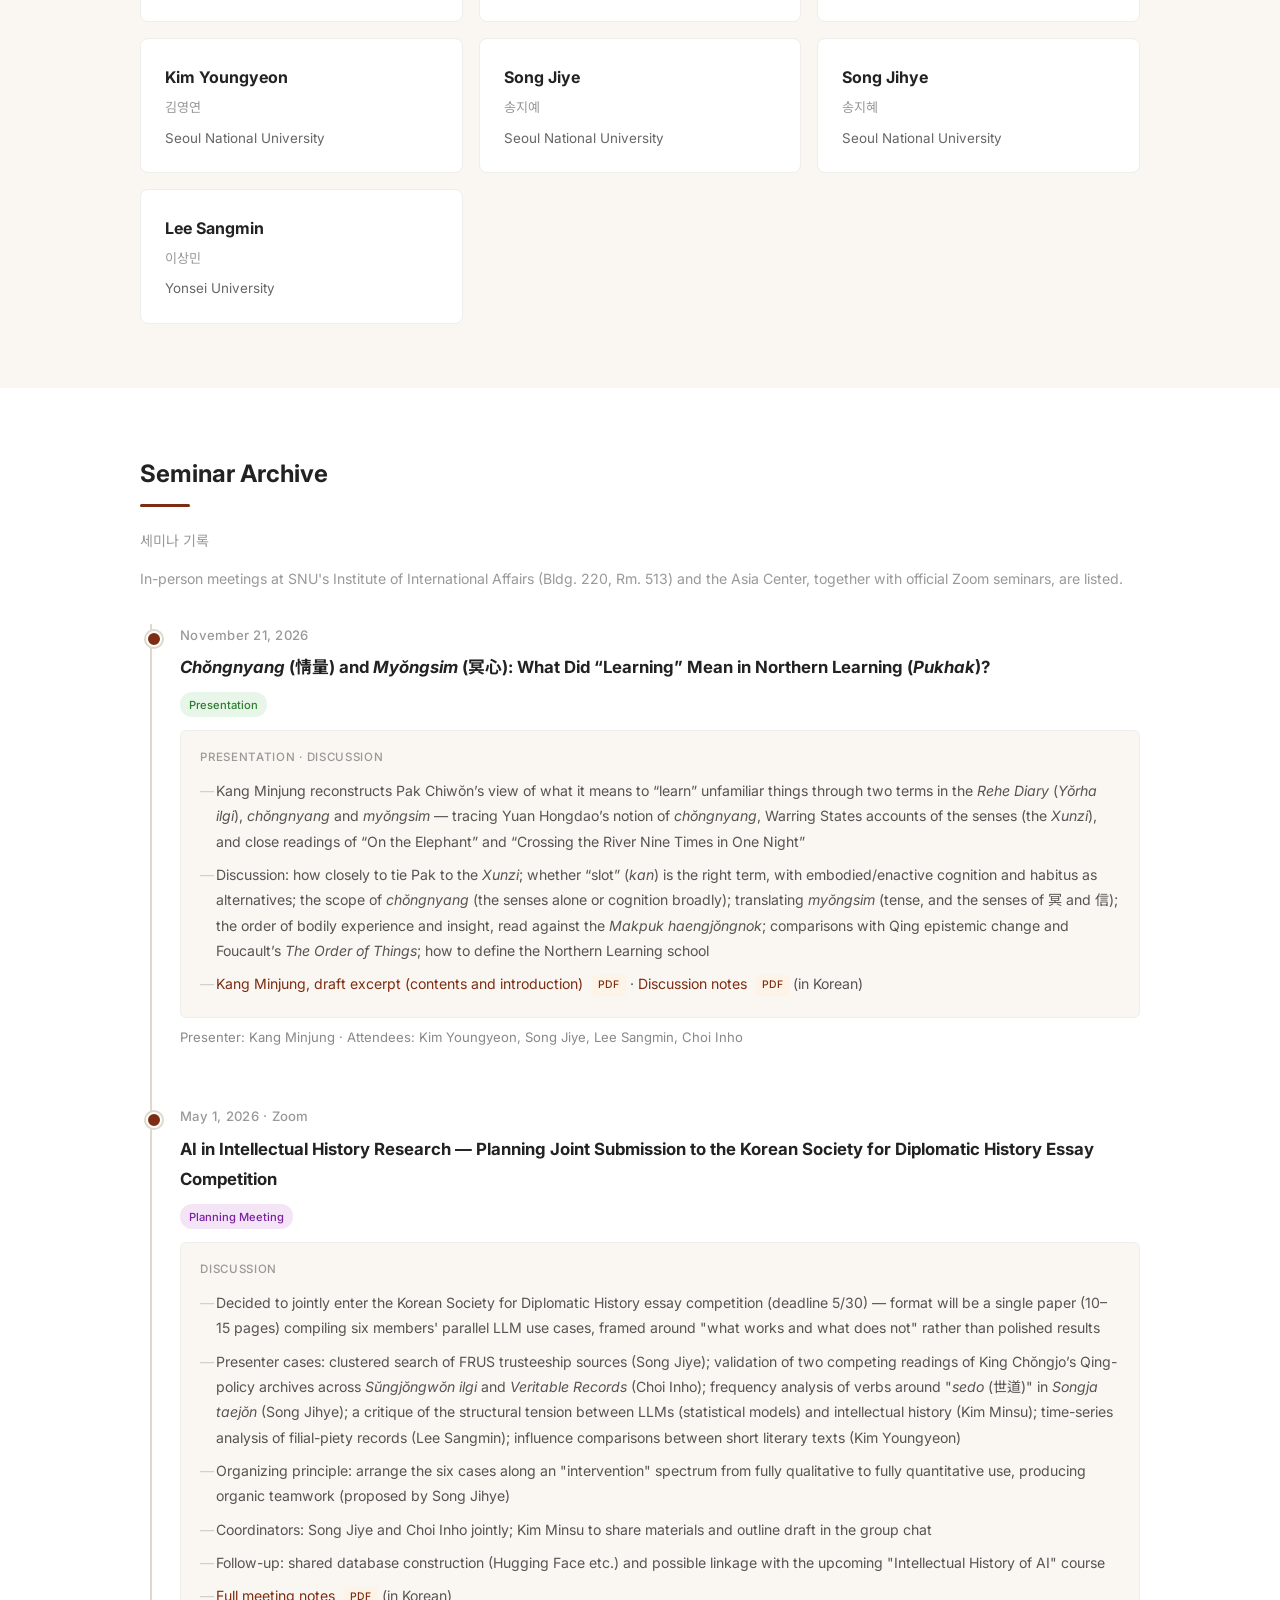
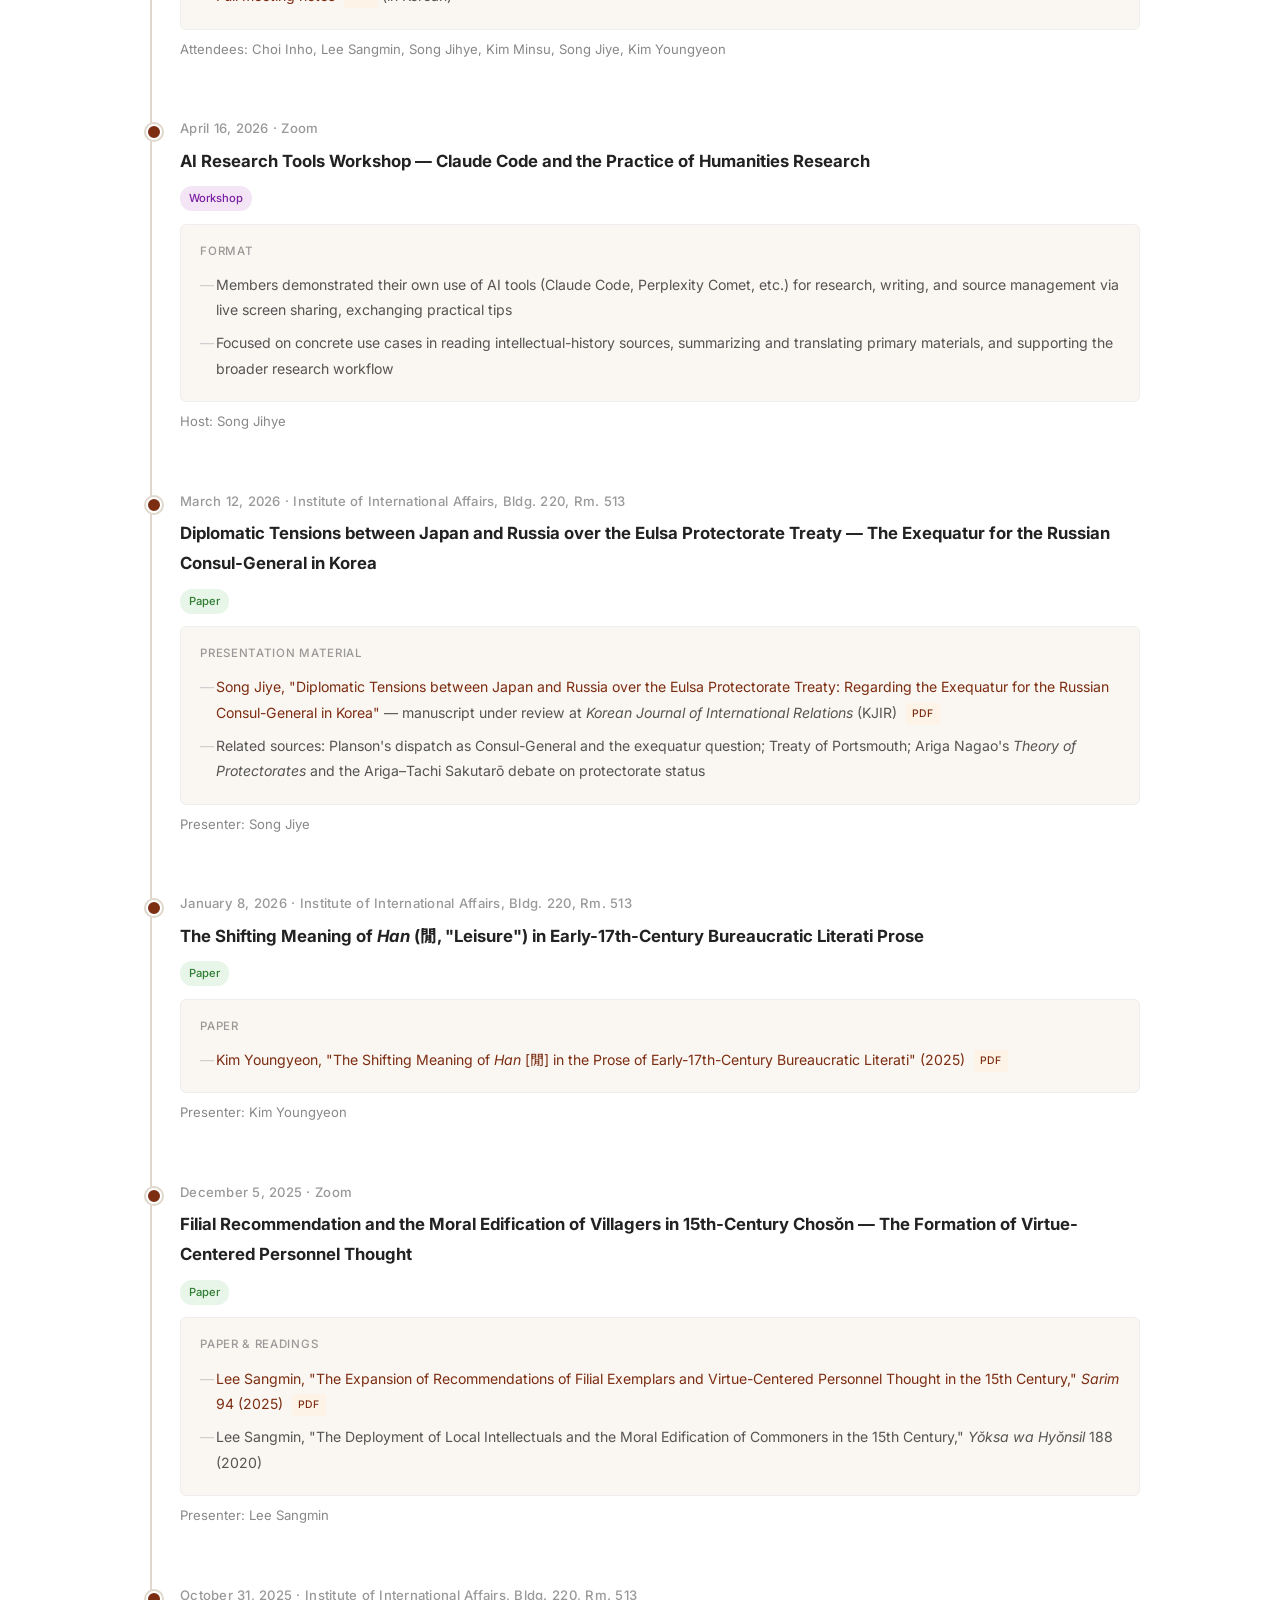
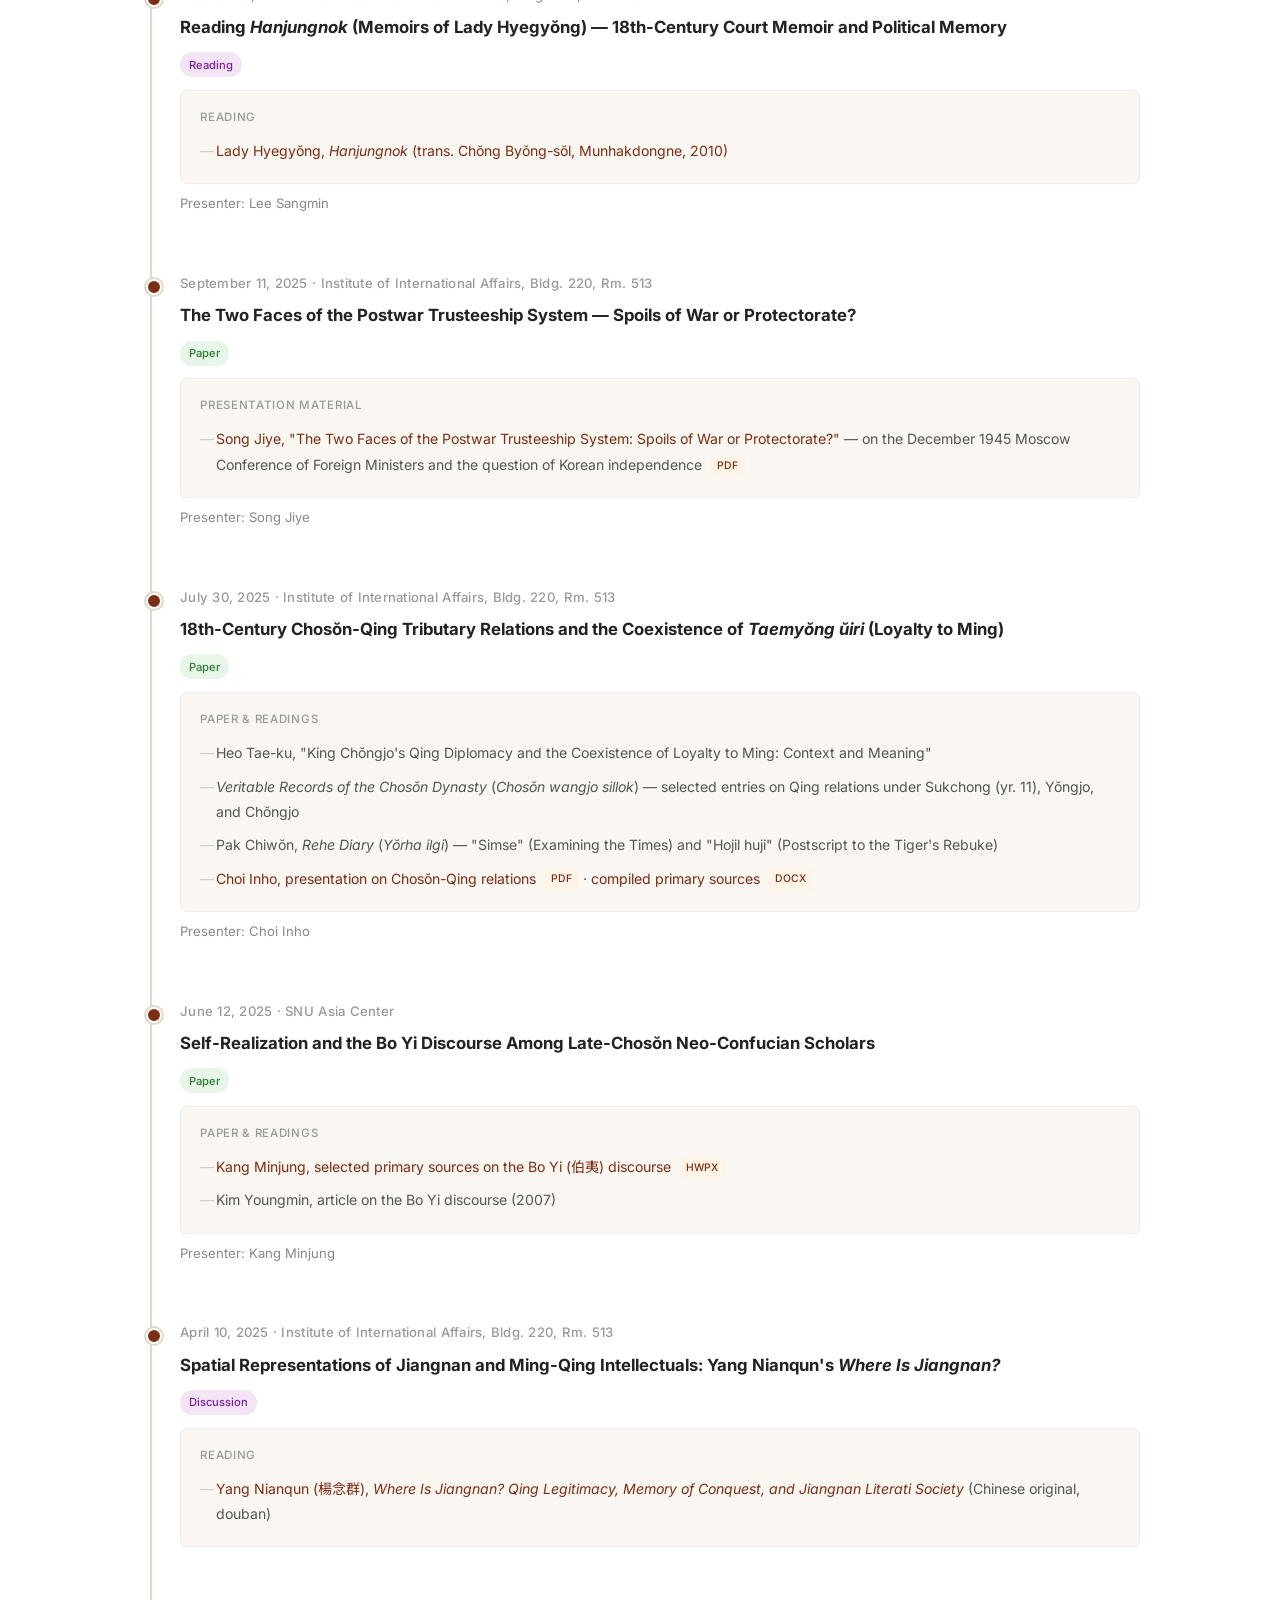
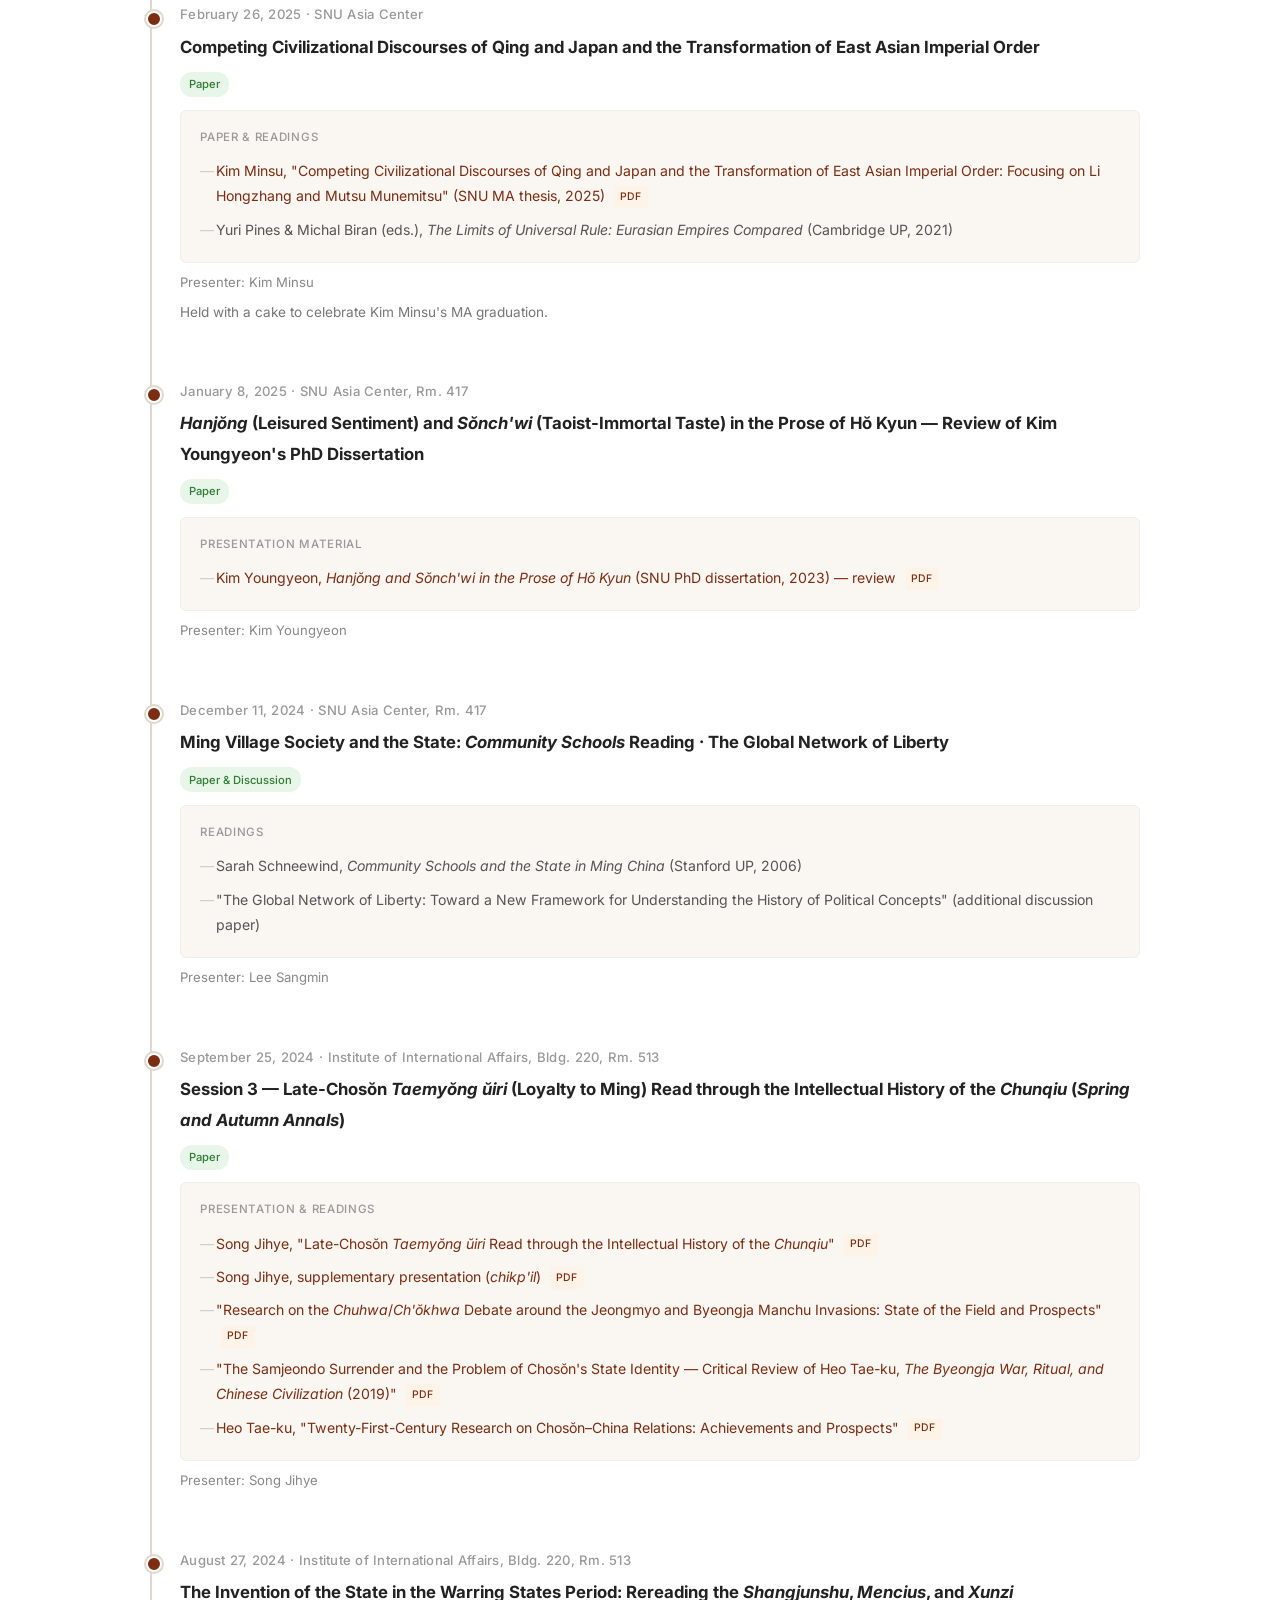
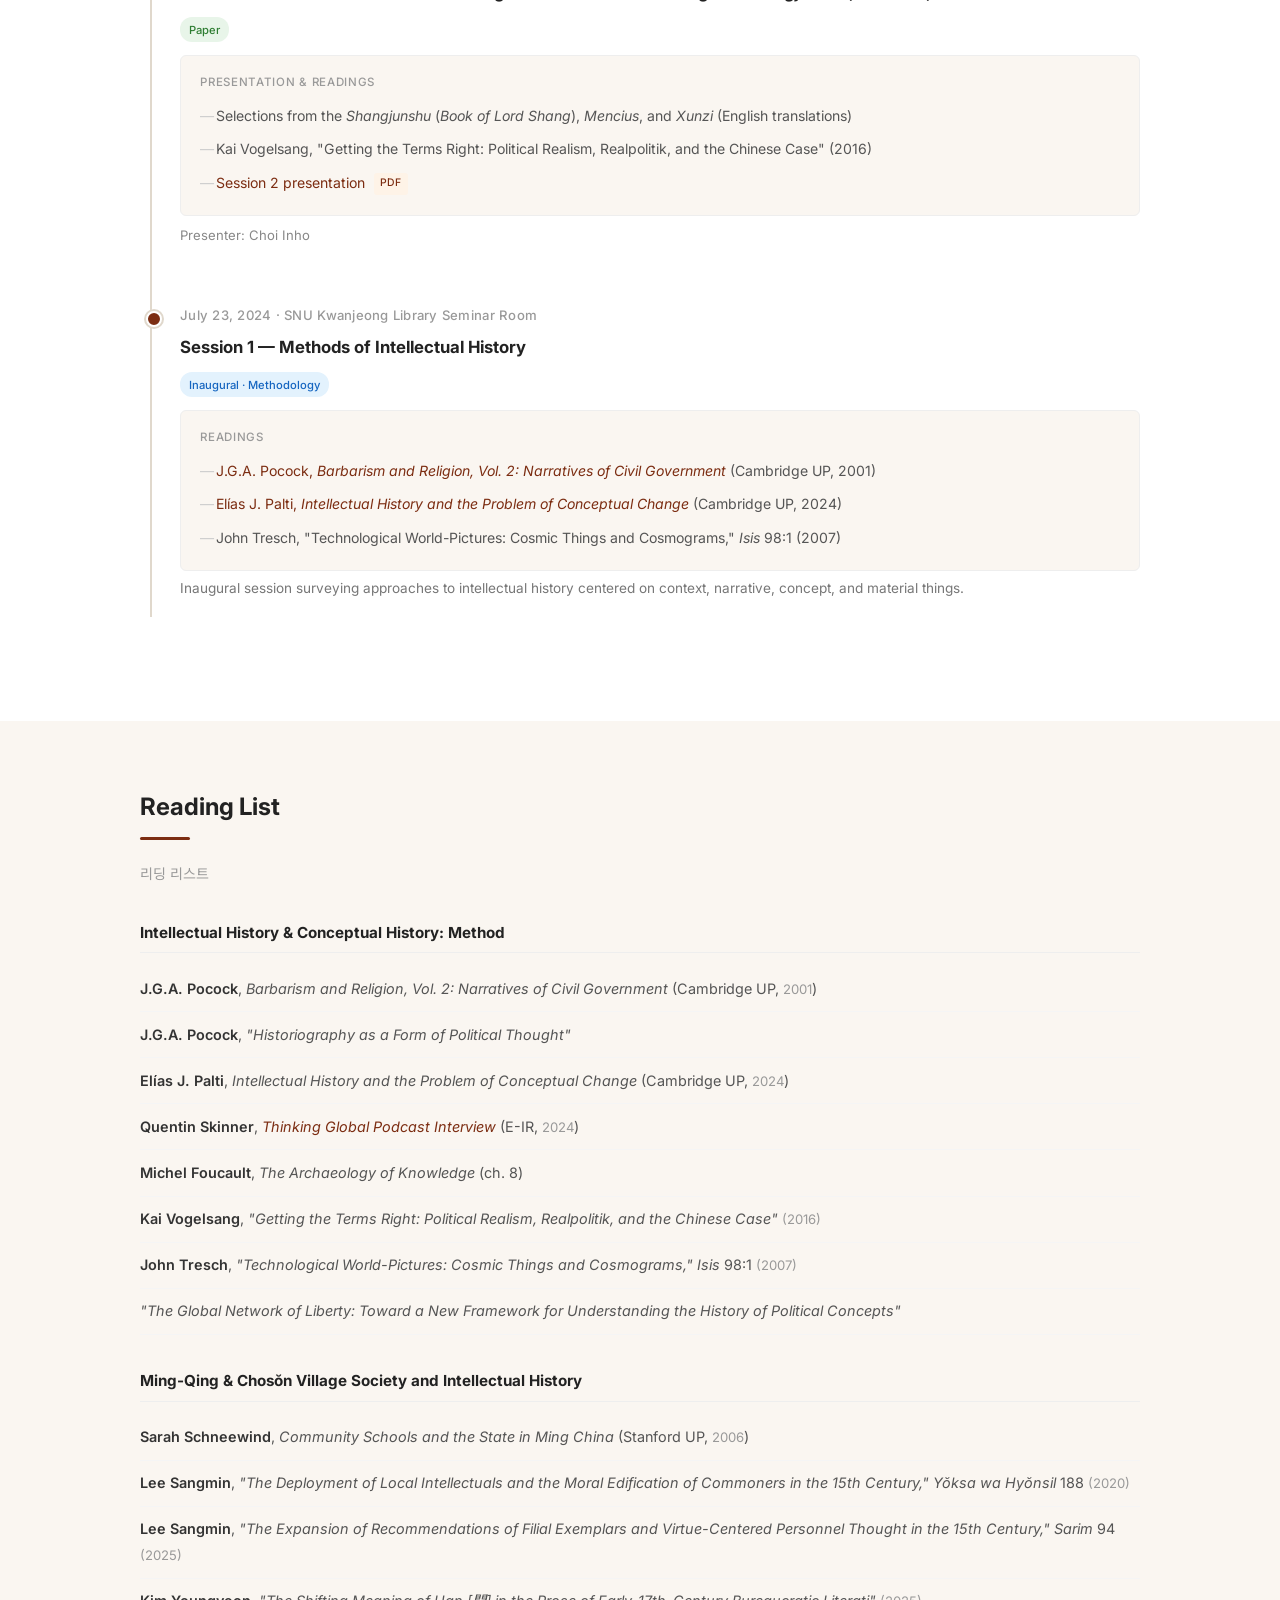
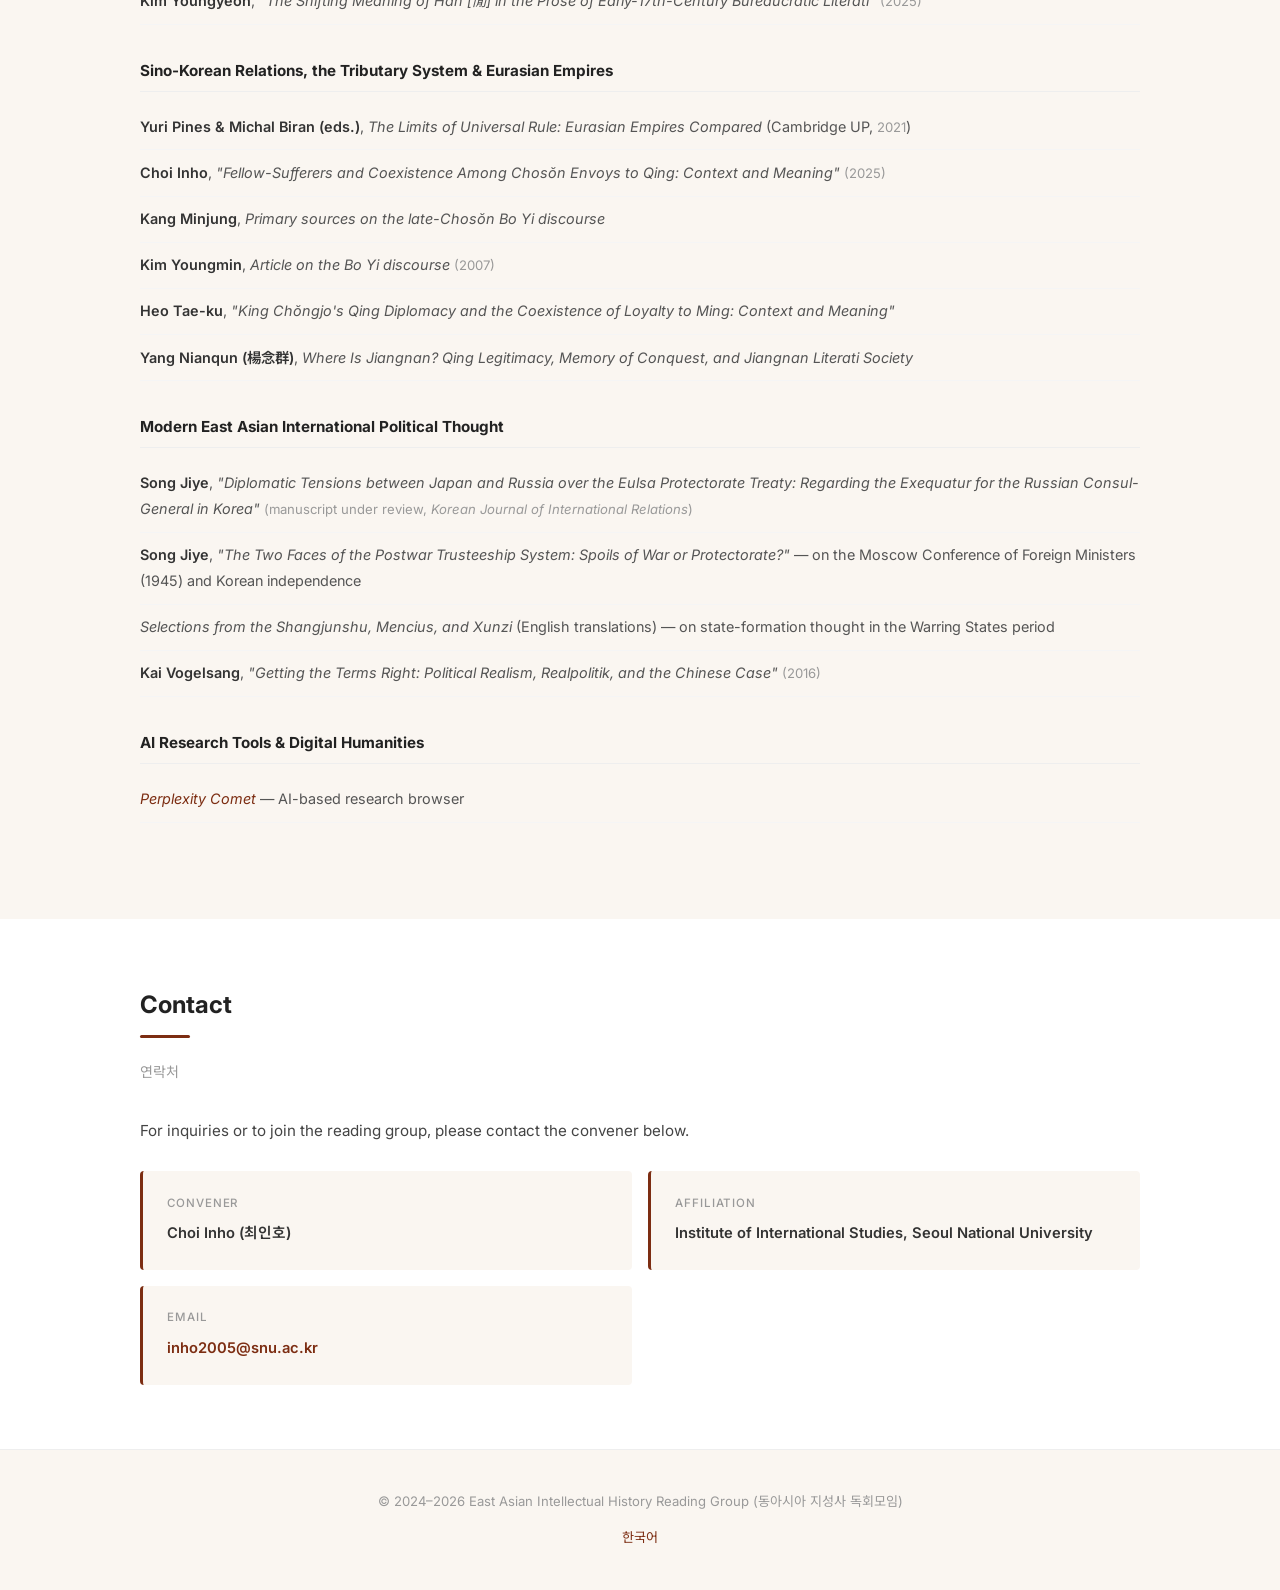
==== commit bc32e460: "2026-11-21 강민정 「정량과 명심」 발제 세미나 기록 추가 한국어/영어 타임라인 최상단에 추가하고, 발제문 발췌(목차·문제제기, 1~2쪽)와 토론 정리 PDF를 docs/에" ====
--- a/en.html
+++ b/en.html
@@ -127,6 +127,22 @@
 
     <div class="timeline">
 
+      <!-- 2026-11-21 -->
+      <div class="timeline-item">
+        <div class="timeline-date">November 21, 2026</div>
+        <div class="timeline-title"><em>Chŏngnyang</em> (情量) and <em>Myŏngsim</em> (冥心): What Did &ldquo;Learning&rdquo; Mean in Northern Learning (<em>Pukhak</em>)?</div>
+        <span class="timeline-badge badge-lecture">Presentation</span>
+        <div class="timeline-reading">
+          <div class="reading-label">Presentation &middot; Discussion</div>
+          <ul>
+            <li>Kang Minjung reconstructs Pak Chiwŏn&rsquo;s view of what it means to &ldquo;learn&rdquo; unfamiliar things through two terms in the <em>Rehe Diary</em> (<em>Yŏrha ilgi</em>), <em>chŏngnyang</em> and <em>myŏngsim</em> &mdash; tracing Yuan Hongdao&rsquo;s notion of <em>chŏngnyang</em>, Warring States accounts of the senses (the <em>Xunzi</em>), and close readings of &ldquo;On the Elephant&rdquo; and &ldquo;Crossing the River Nine Times in One Night&rdquo;</li>
+            <li>Discussion: how closely to tie Pak to the <em>Xunzi</em>; whether &ldquo;slot&rdquo; (<em>kan</em>) is the right term, with embodied/enactive cognition and habitus as alternatives; the scope of <em>chŏngnyang</em> (the senses alone or cognition broadly); translating <em>myŏngsim</em> (tense, and the senses of 冥 and 信); the order of bodily experience and insight, read against the <em>Makpuk haengjŏngnok</em>; comparisons with Qing epistemic change and Foucault&rsquo;s <em>The Order of Things</em>; how to define the Northern Learning school</li>
+            <li><a href="docs/2026-11-21_kang_draft_excerpt.pdf" target="_blank" rel="noopener">Kang Minjung, draft excerpt (contents and introduction)</a> <span class="file-icon">PDF</span> &middot; <a href="docs/2026-11-21_discussion_notes.pdf" target="_blank" rel="noopener">Discussion notes</a> <span class="file-icon">PDF</span> (in Korean)</li>
+          </ul>
+        </div>
+        <div class="timeline-presenter">Presenter: Kang Minjung &middot; Attendees: Kim Youngyeon, Song Jiye, Lee Sangmin, Choi Inho</div>
+      </div>
+
       <!-- 2026-05-01 -->
       <div class="timeline-item">
         <div class="timeline-date">May 1, 2026 &middot; Zoom</div>
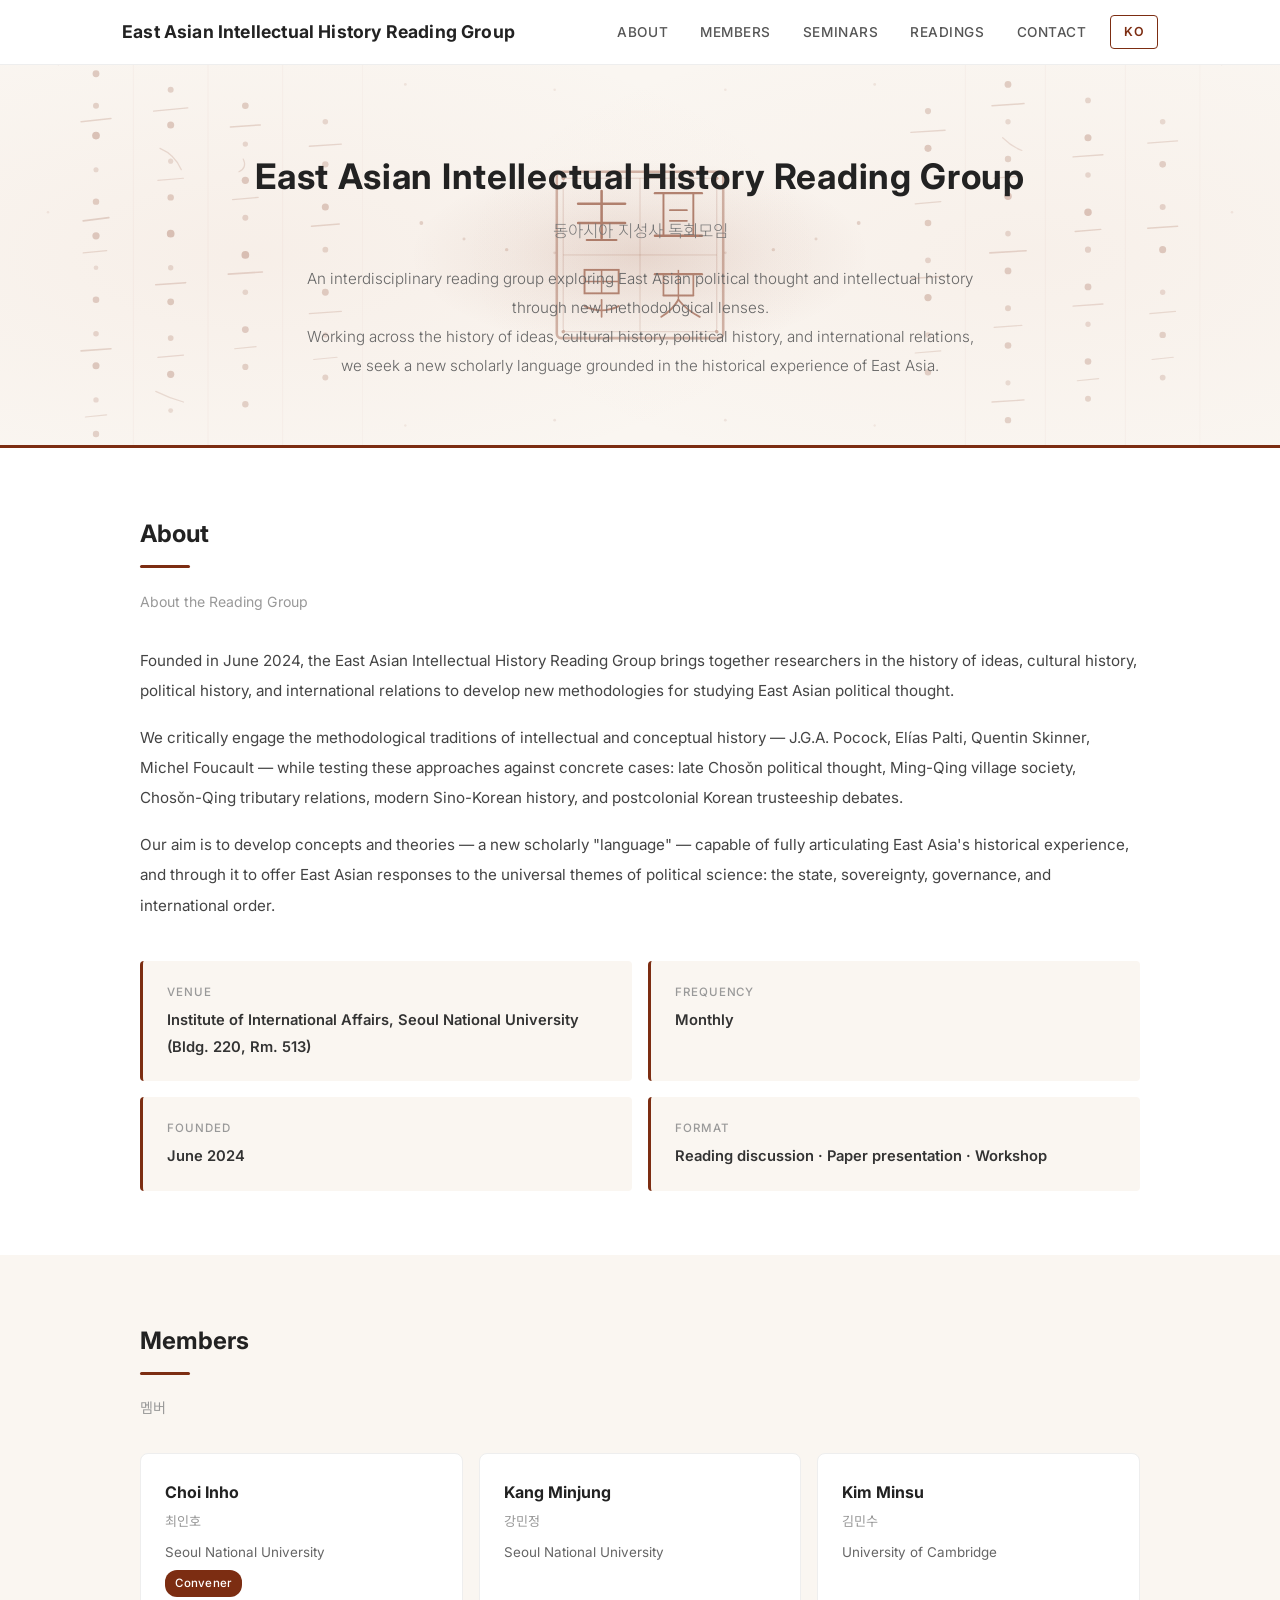
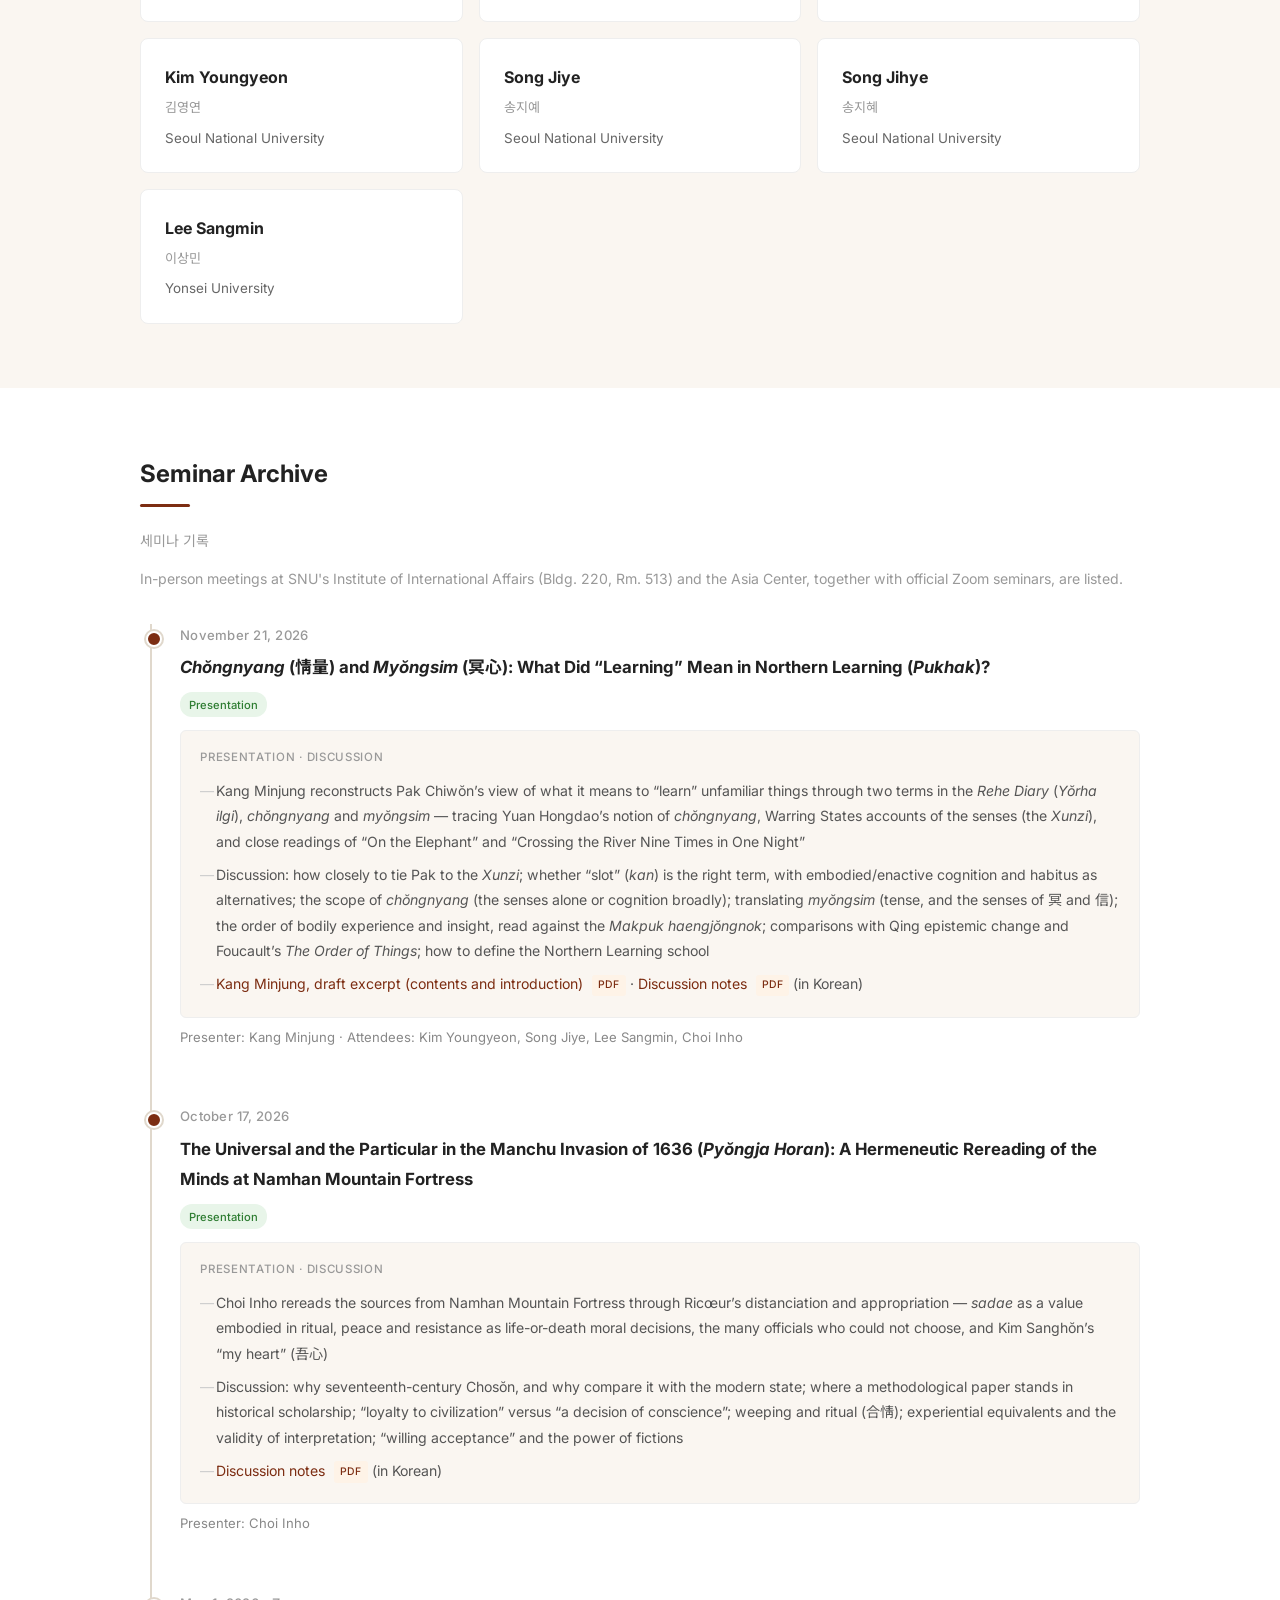
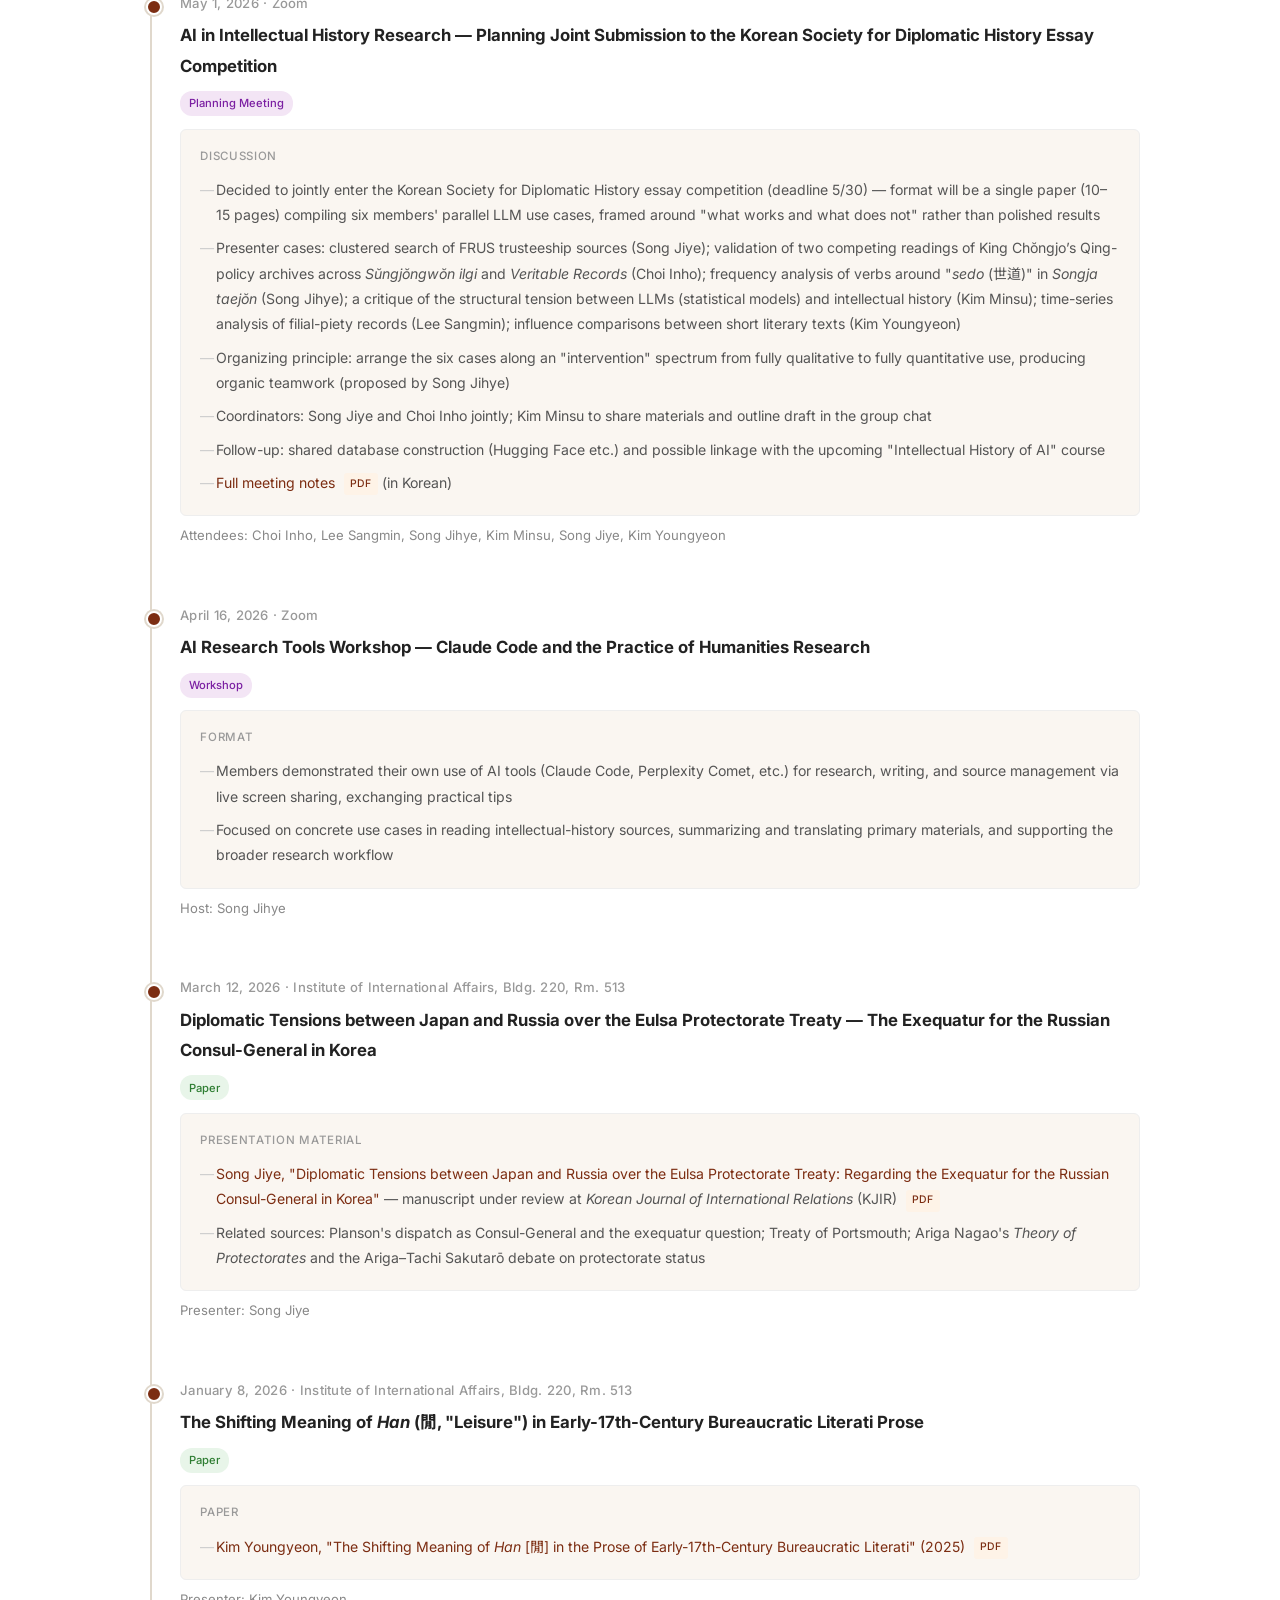
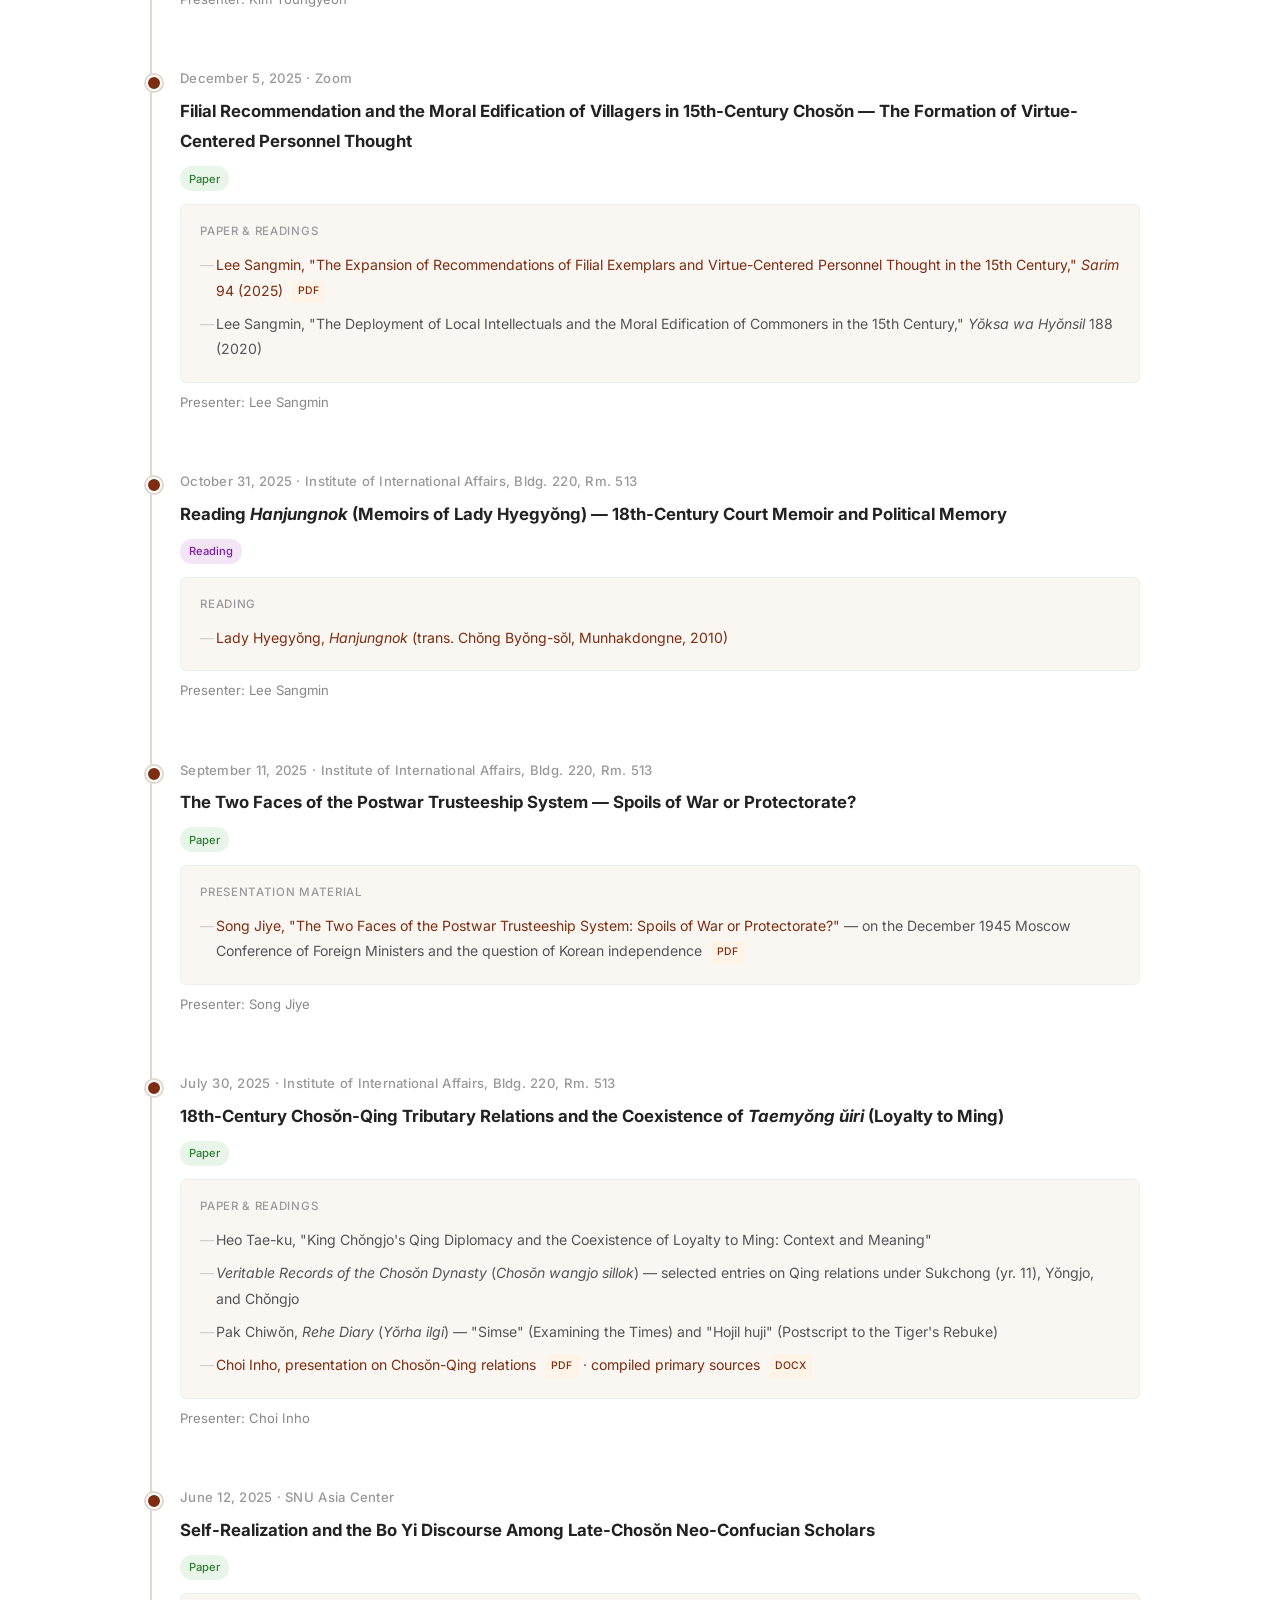
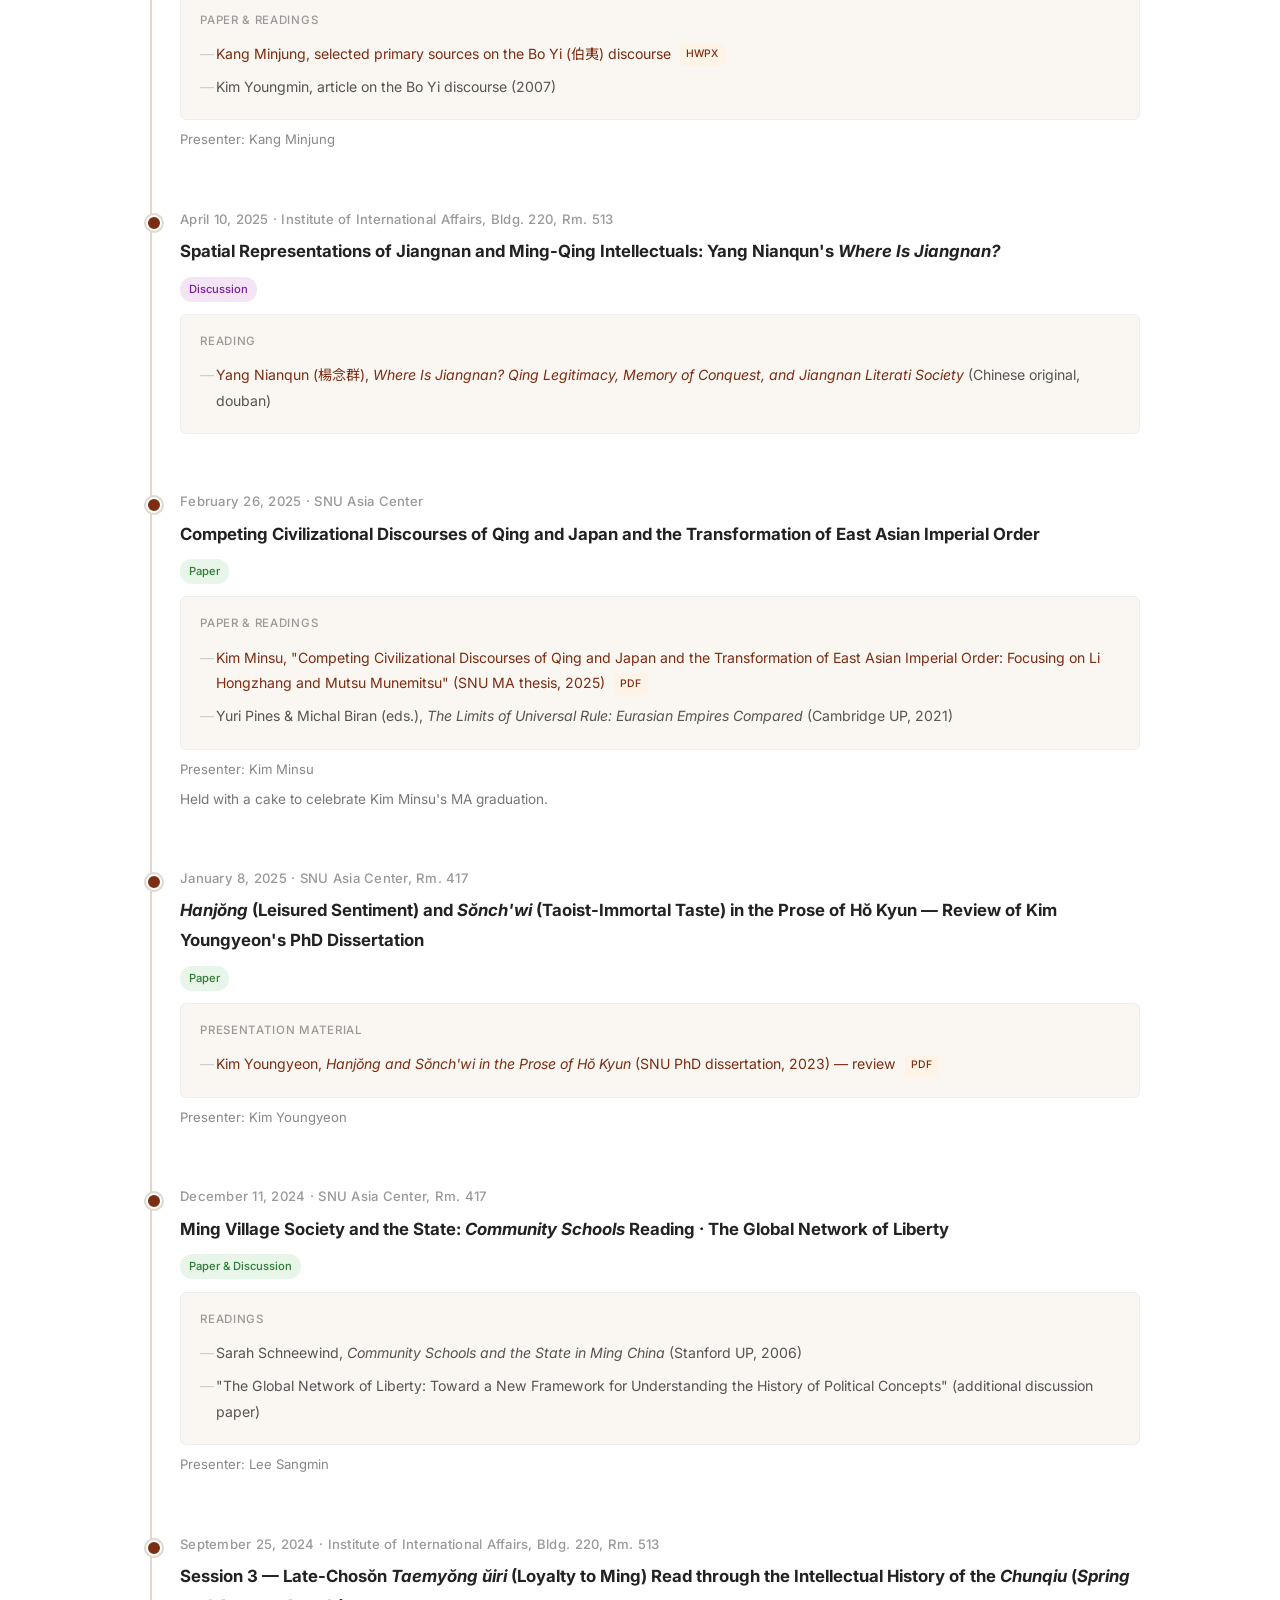
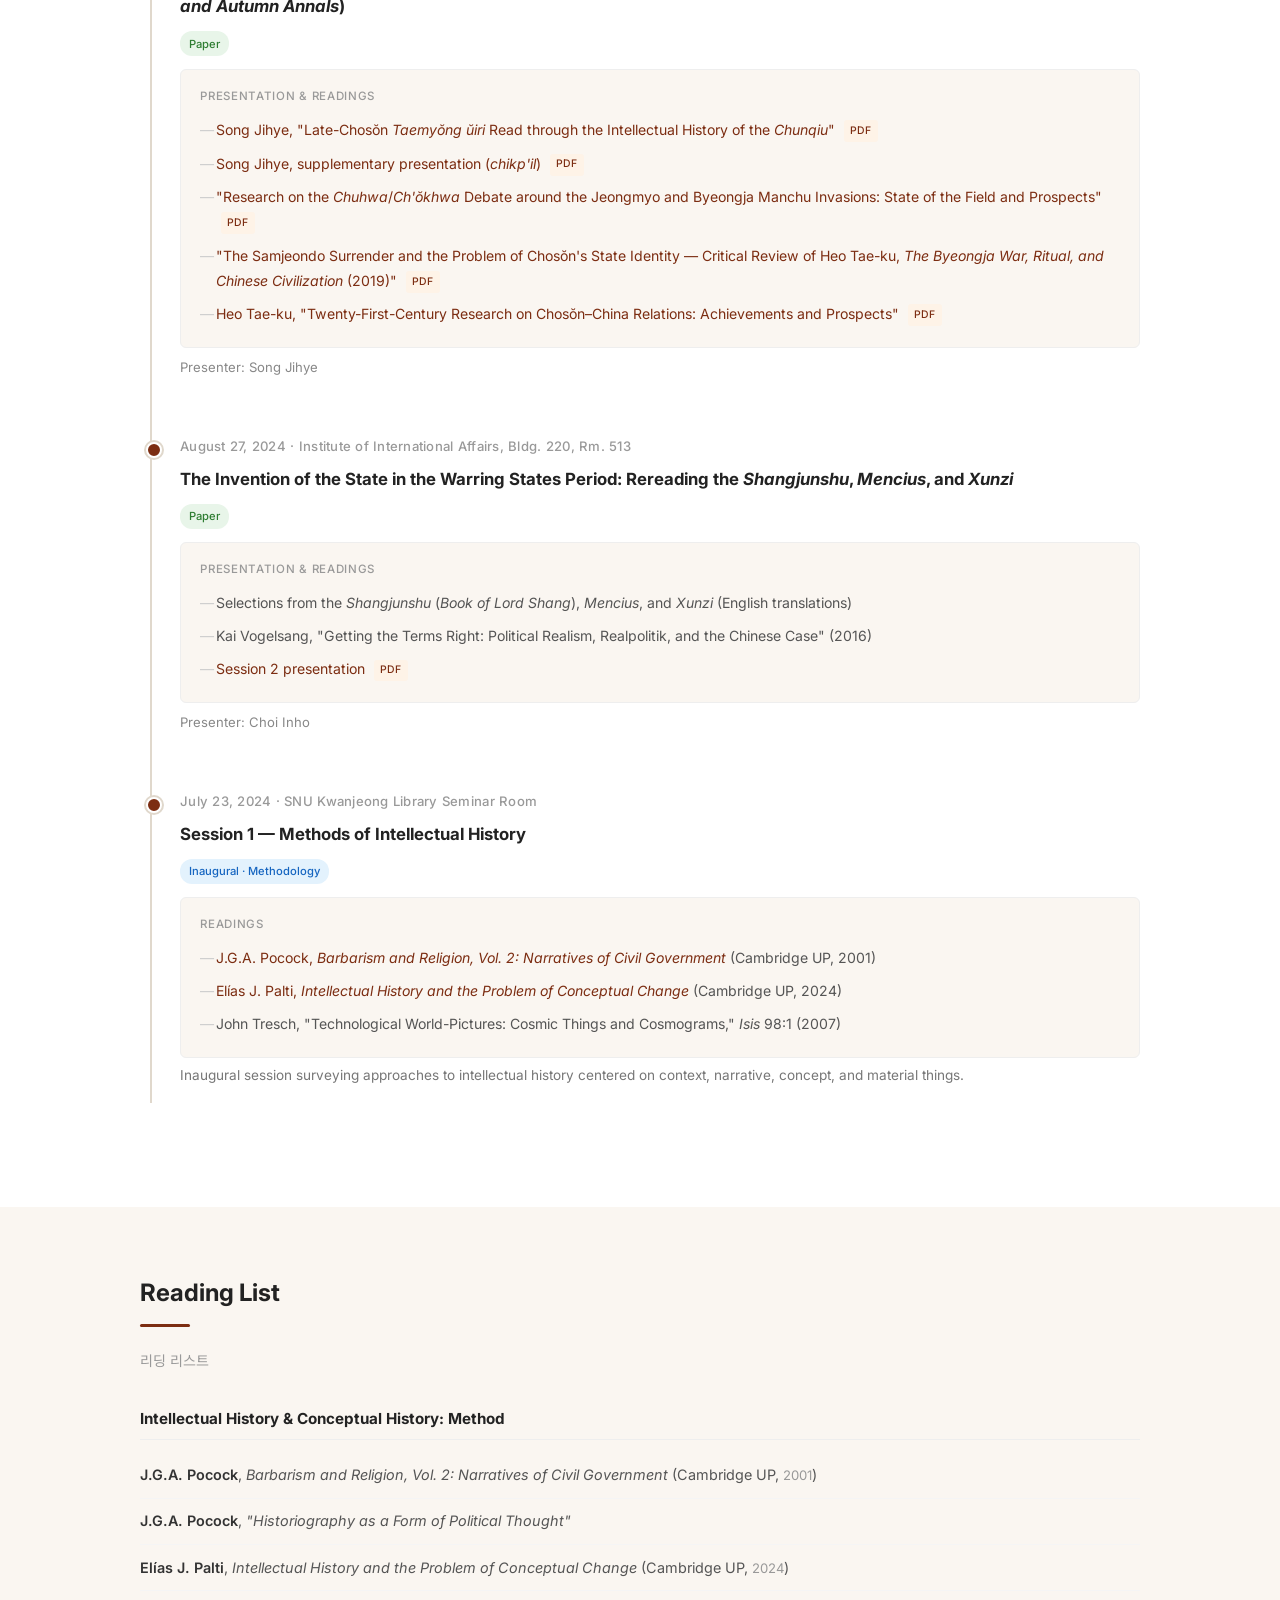
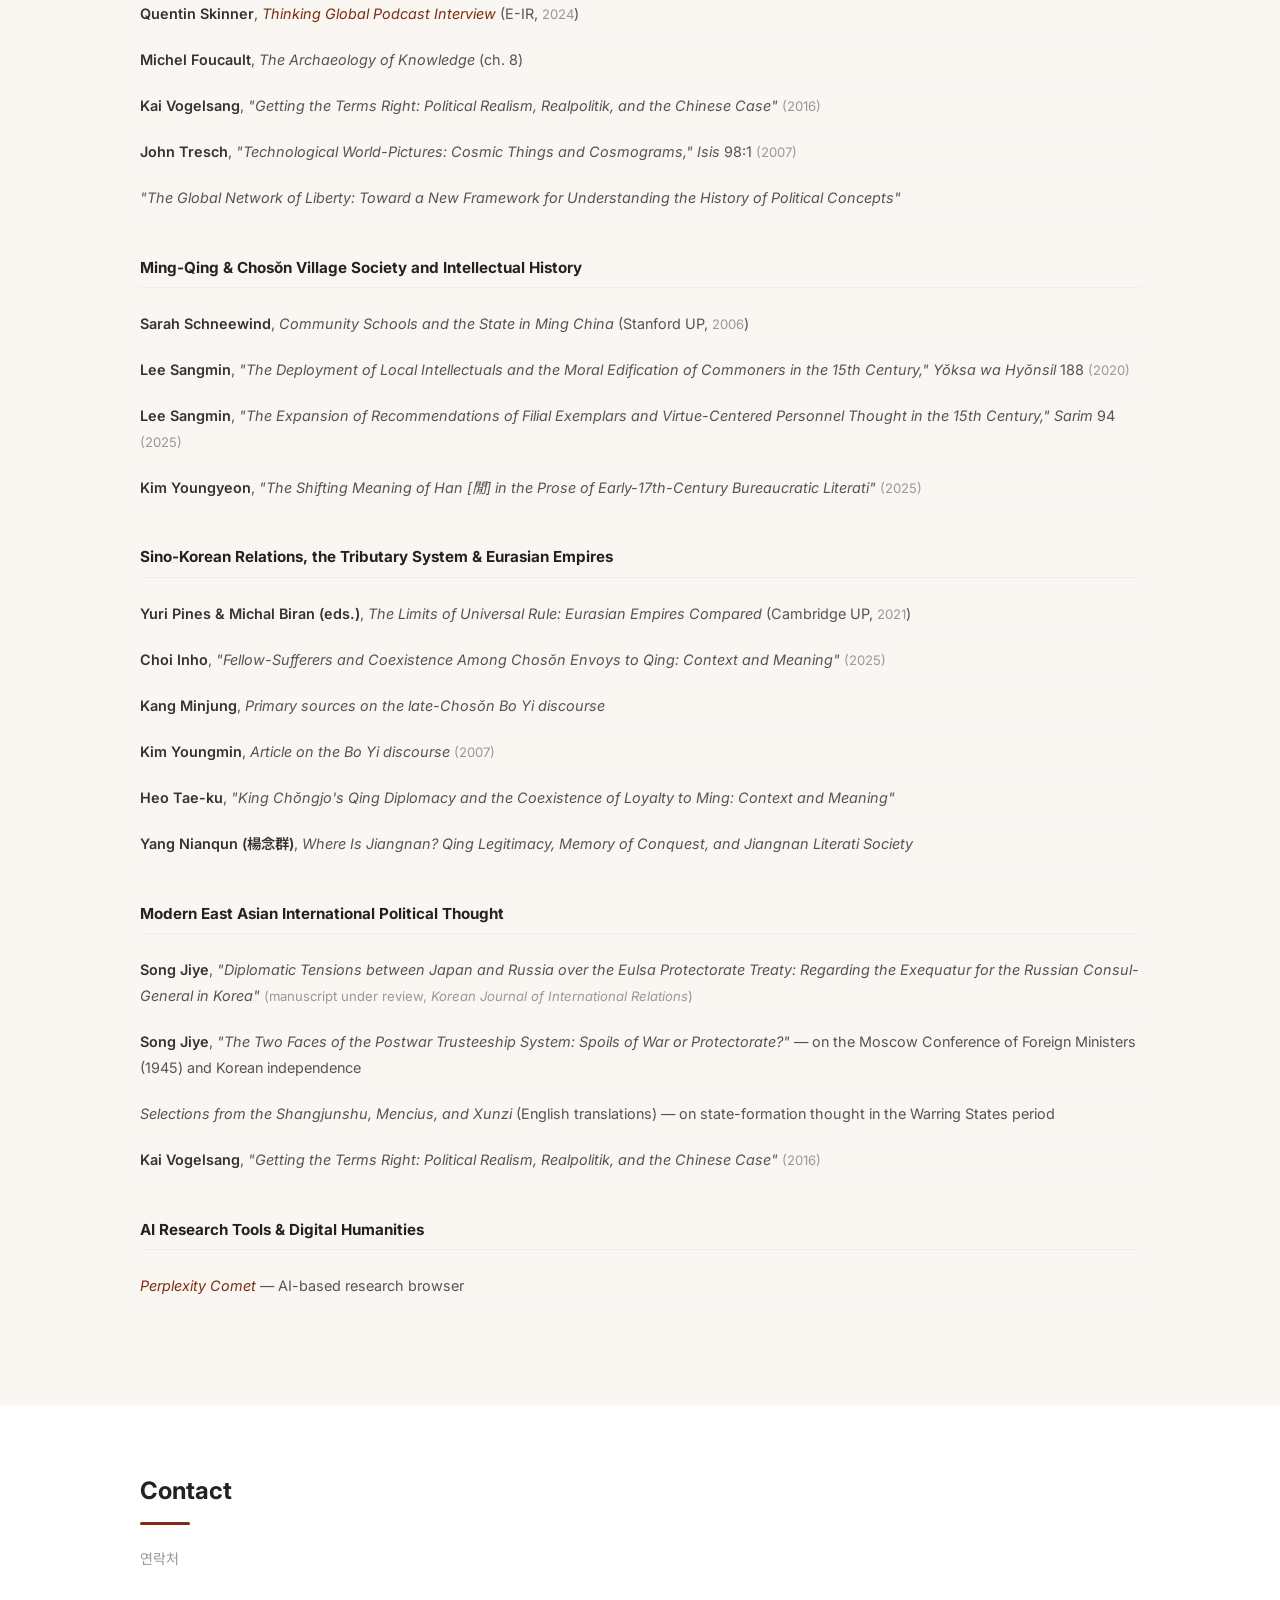
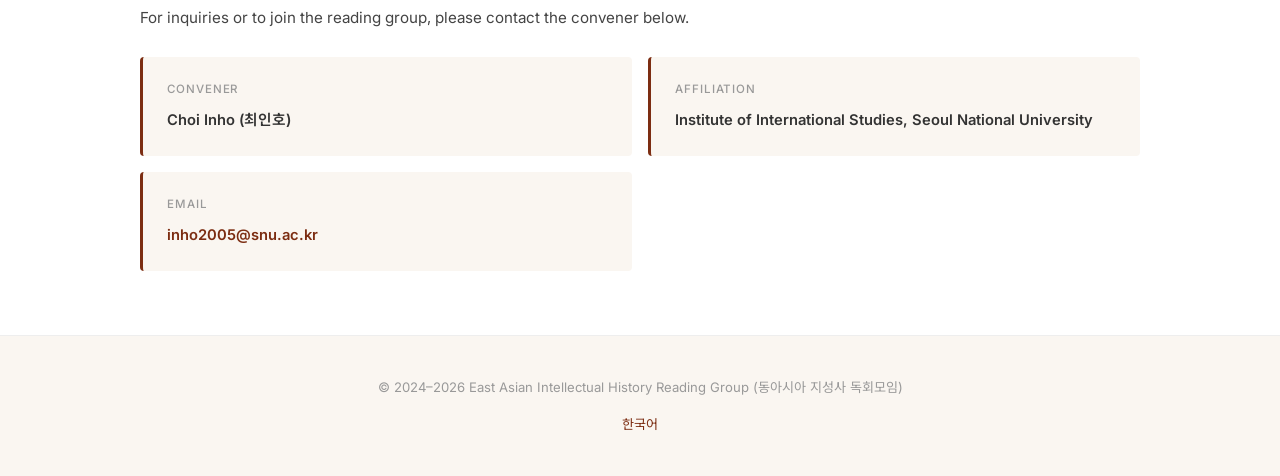
==== commit 1dbfb22c: "2026-10-17 최인호 「병자호란의 보편과 특수」 발제 세미나 기록 추가 Co-Authored-By: Claude Opus 5.5 <noreply@anthropic.com>" ====
--- a/en.html
+++ b/en.html
@@ -143,6 +143,22 @@
         <div class="timeline-presenter">Presenter: Kang Minjung &middot; Attendees: Kim Youngyeon, Song Jiye, Lee Sangmin, Choi Inho</div>
       </div>
 
+      <!-- 2026-10-17 -->
+      <div class="timeline-item">
+        <div class="timeline-date">October 17, 2026</div>
+        <div class="timeline-title">The Universal and the Particular in the Manchu Invasion of 1636 (<em>Pyŏngja Horan</em>): A Hermeneutic Rereading of the Minds at Namhan Mountain Fortress</div>
+        <span class="timeline-badge badge-lecture">Presentation</span>
+        <div class="timeline-reading">
+          <div class="reading-label">Presentation &middot; Discussion</div>
+          <ul>
+            <li>Choi Inho rereads the sources from Namhan Mountain Fortress through Ricœur&rsquo;s distanciation and appropriation &mdash; <em>sadae</em> as a value embodied in ritual, peace and resistance as life-or-death moral decisions, the many officials who could not choose, and Kim Sanghŏn&rsquo;s &ldquo;my heart&rdquo; (吾心)</li>
+            <li>Discussion: why seventeenth-century Chosŏn, and why compare it with the modern state; where a methodological paper stands in historical scholarship; &ldquo;loyalty to civilization&rdquo; versus &ldquo;a decision of conscience&rdquo;; weeping and ritual (合情); experiential equivalents and the validity of interpretation; &ldquo;willing acceptance&rdquo; and the power of fictions</li>
+            <li><a href="docs/2026-10-17_discussion_notes.pdf" target="_blank" rel="noopener">Discussion notes</a> <span class="file-icon">PDF</span> (in Korean)</li>
+          </ul>
+        </div>
+        <div class="timeline-presenter">Presenter: Choi Inho</div>
+      </div>
+
       <!-- 2026-05-01 -->
       <div class="timeline-item">
         <div class="timeline-date">May 1, 2026 &middot; Zoom</div>
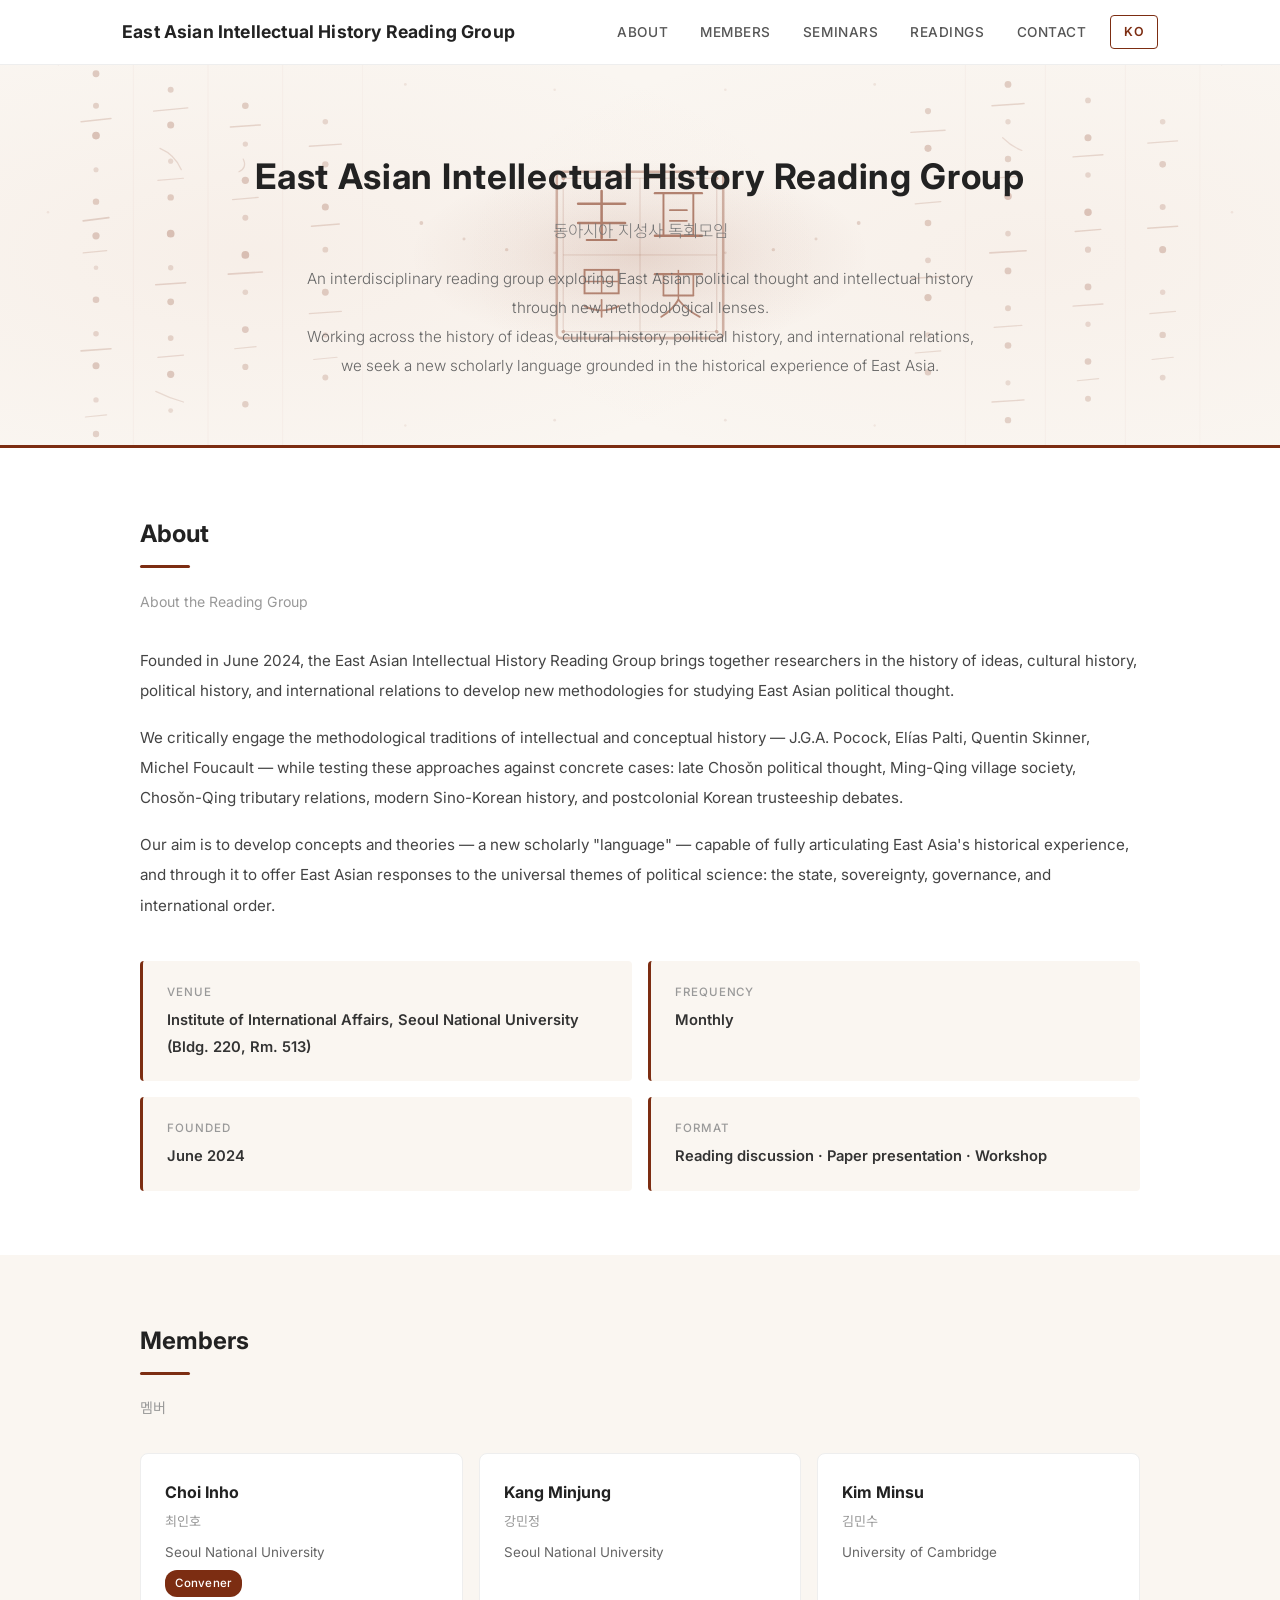
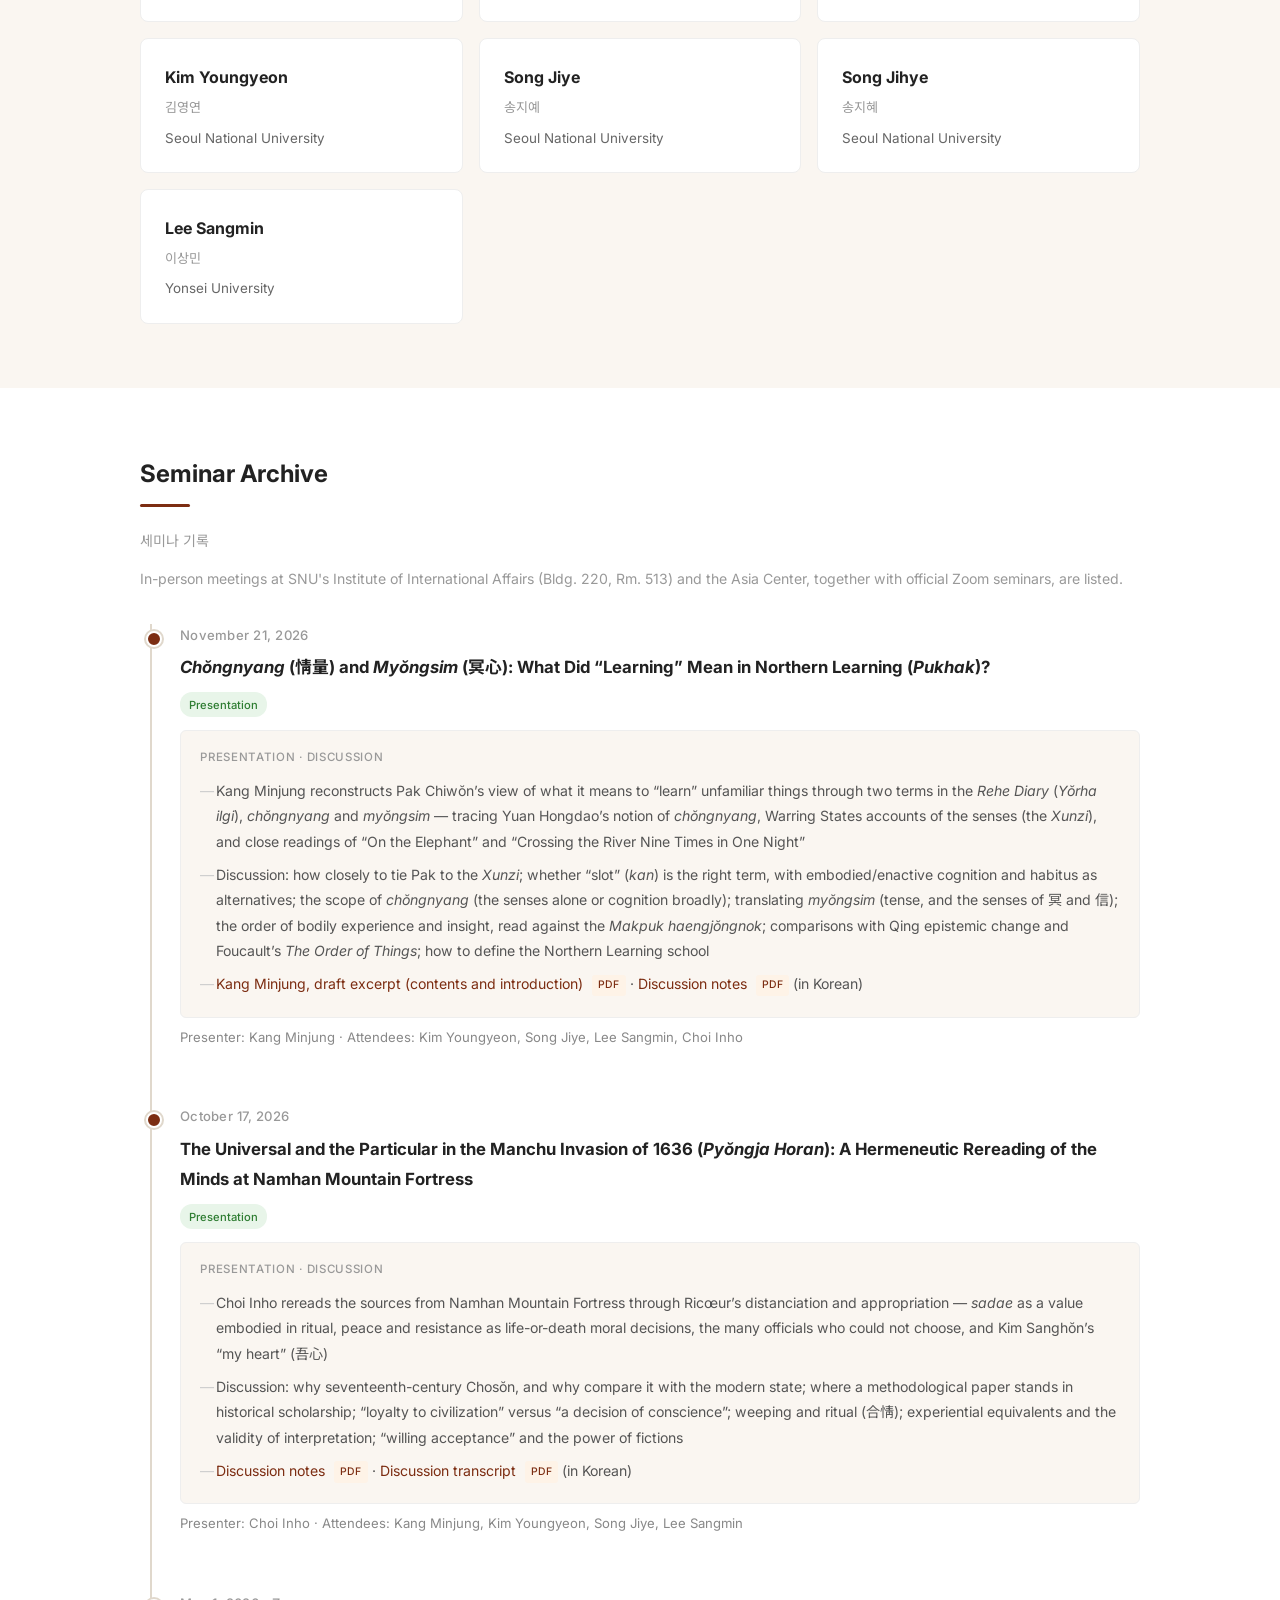
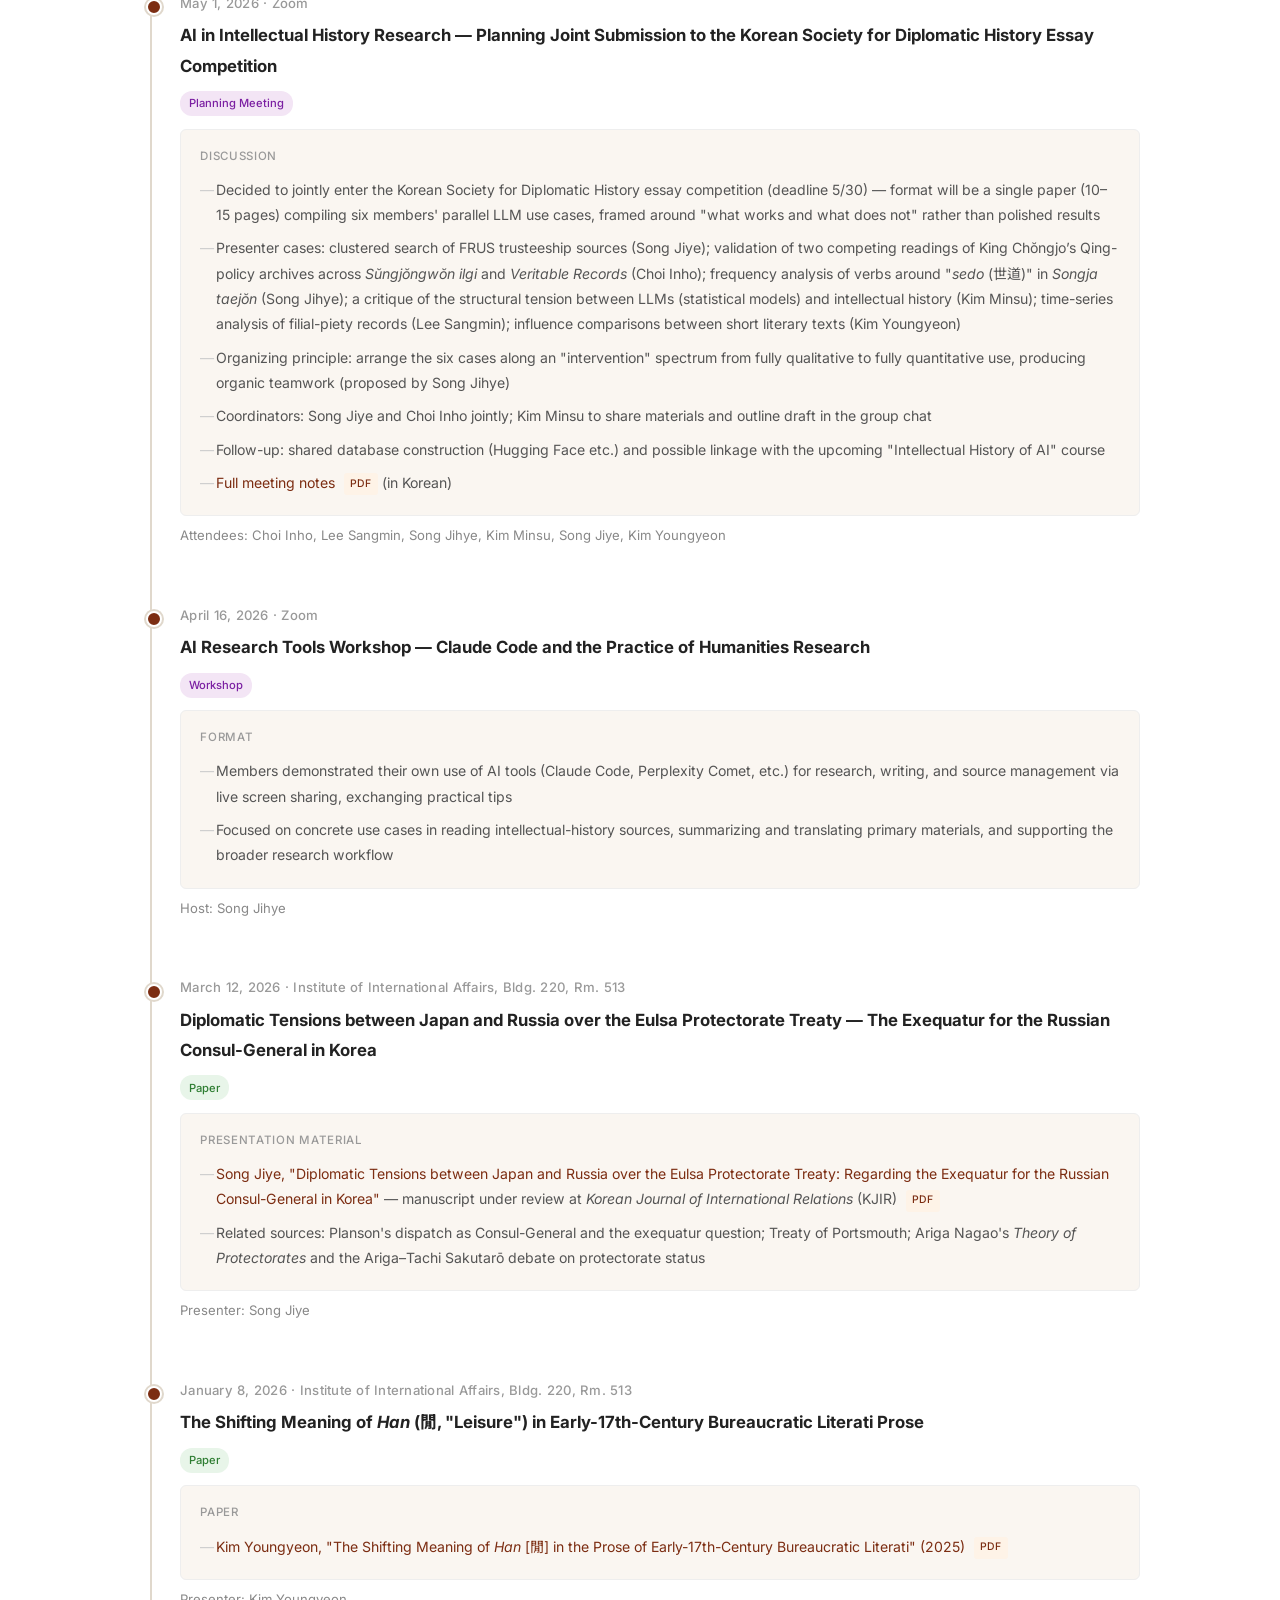
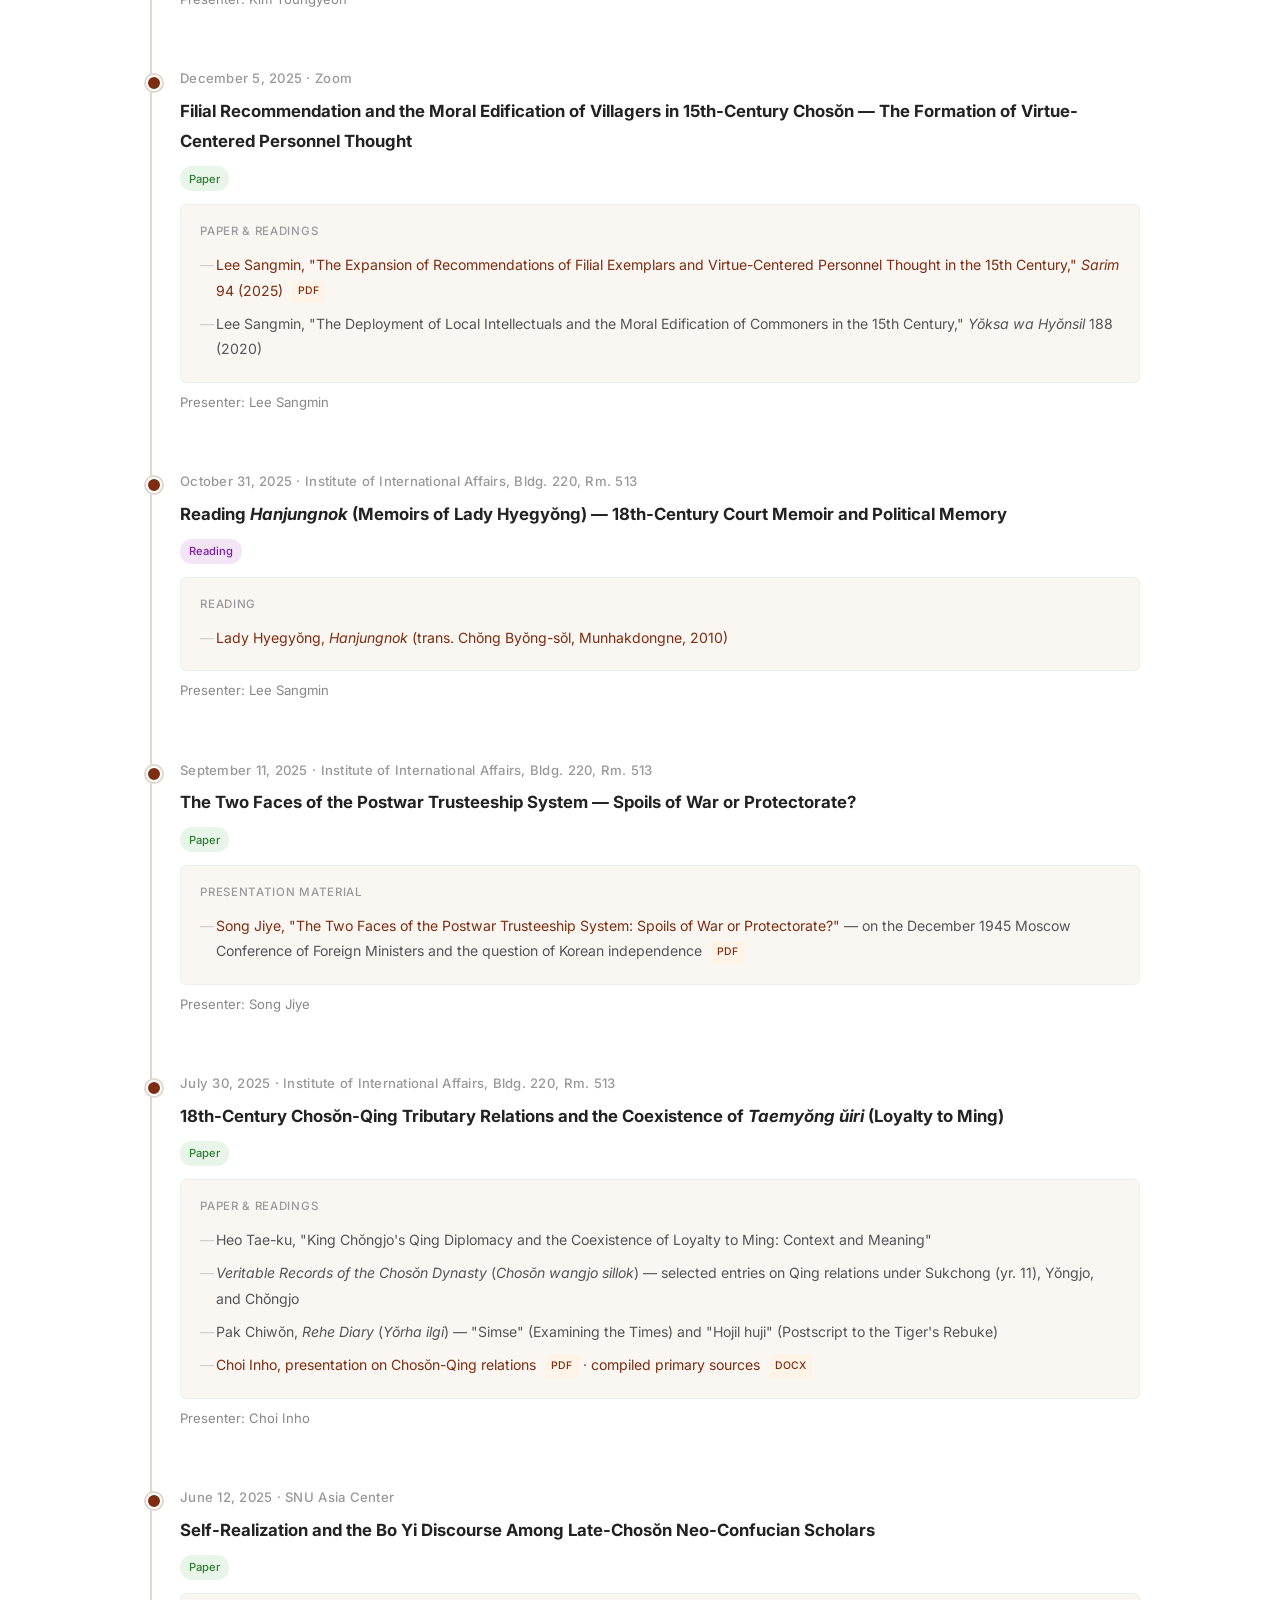
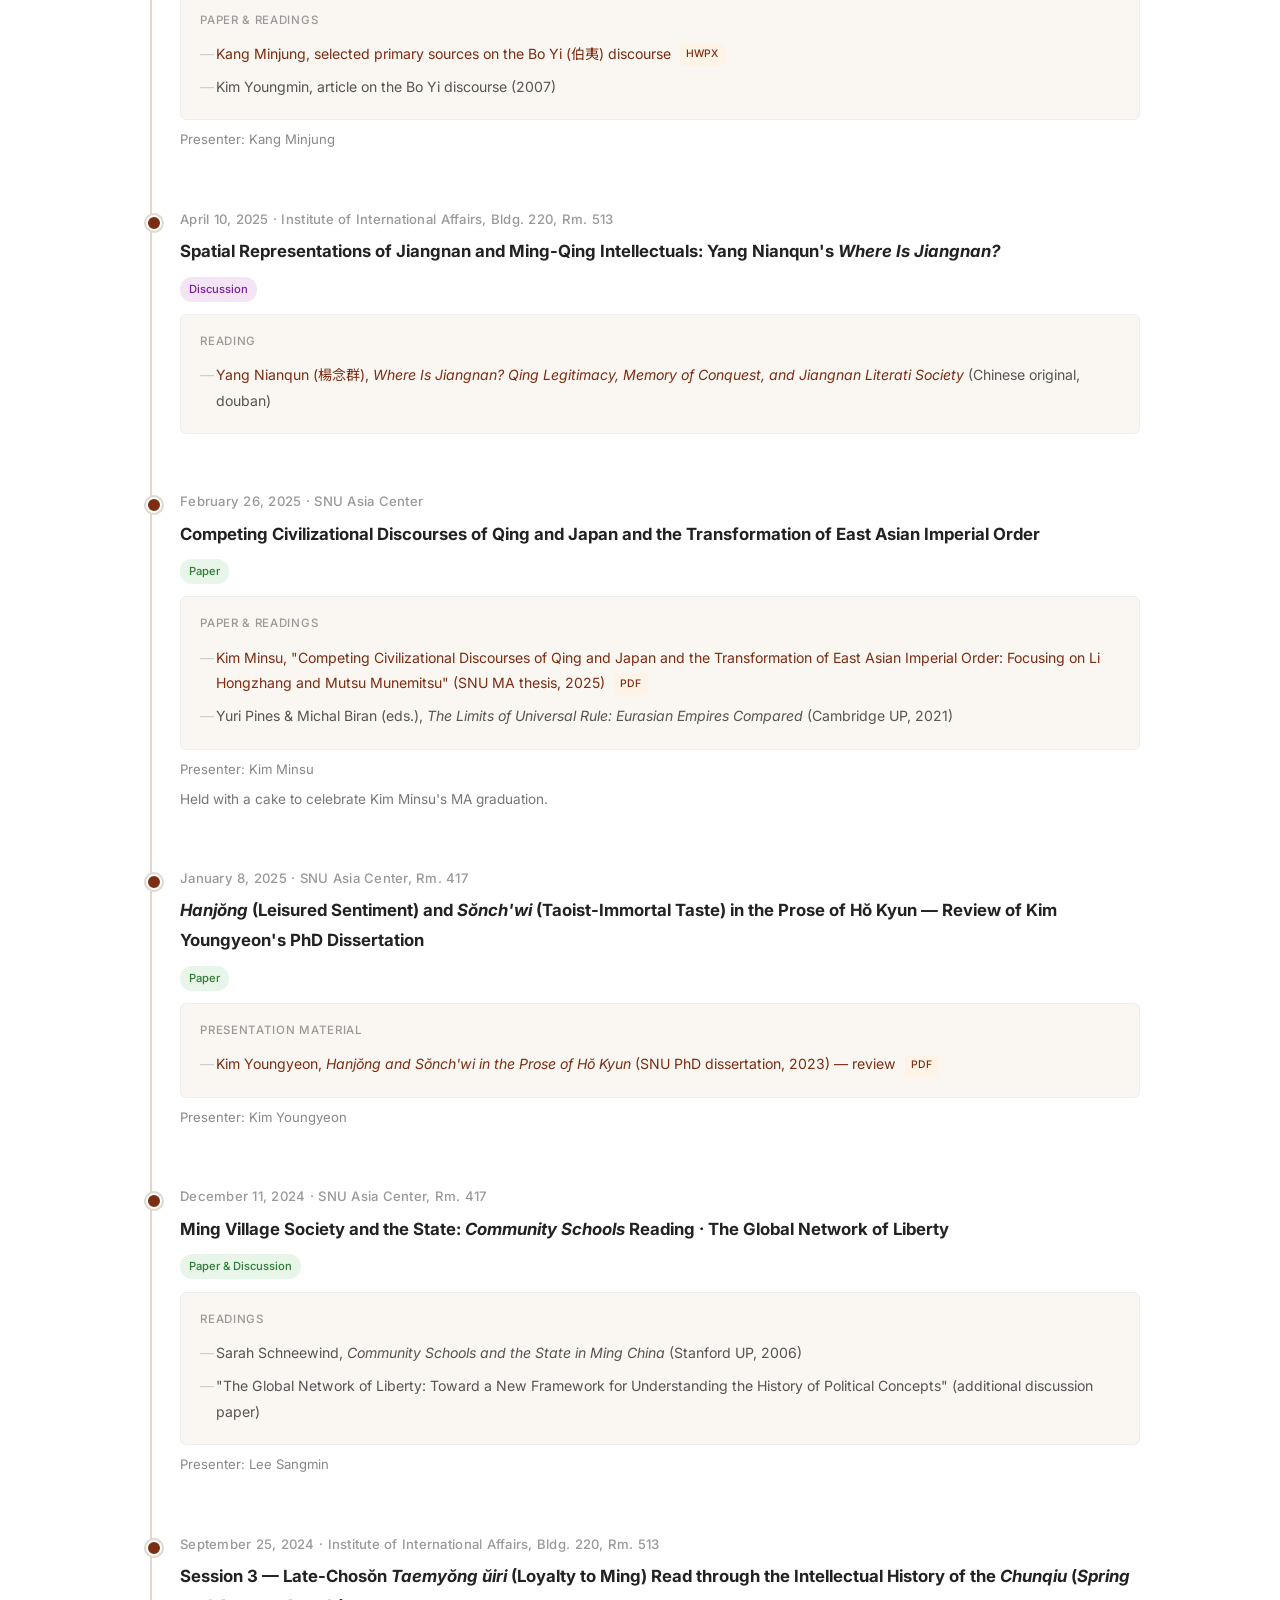
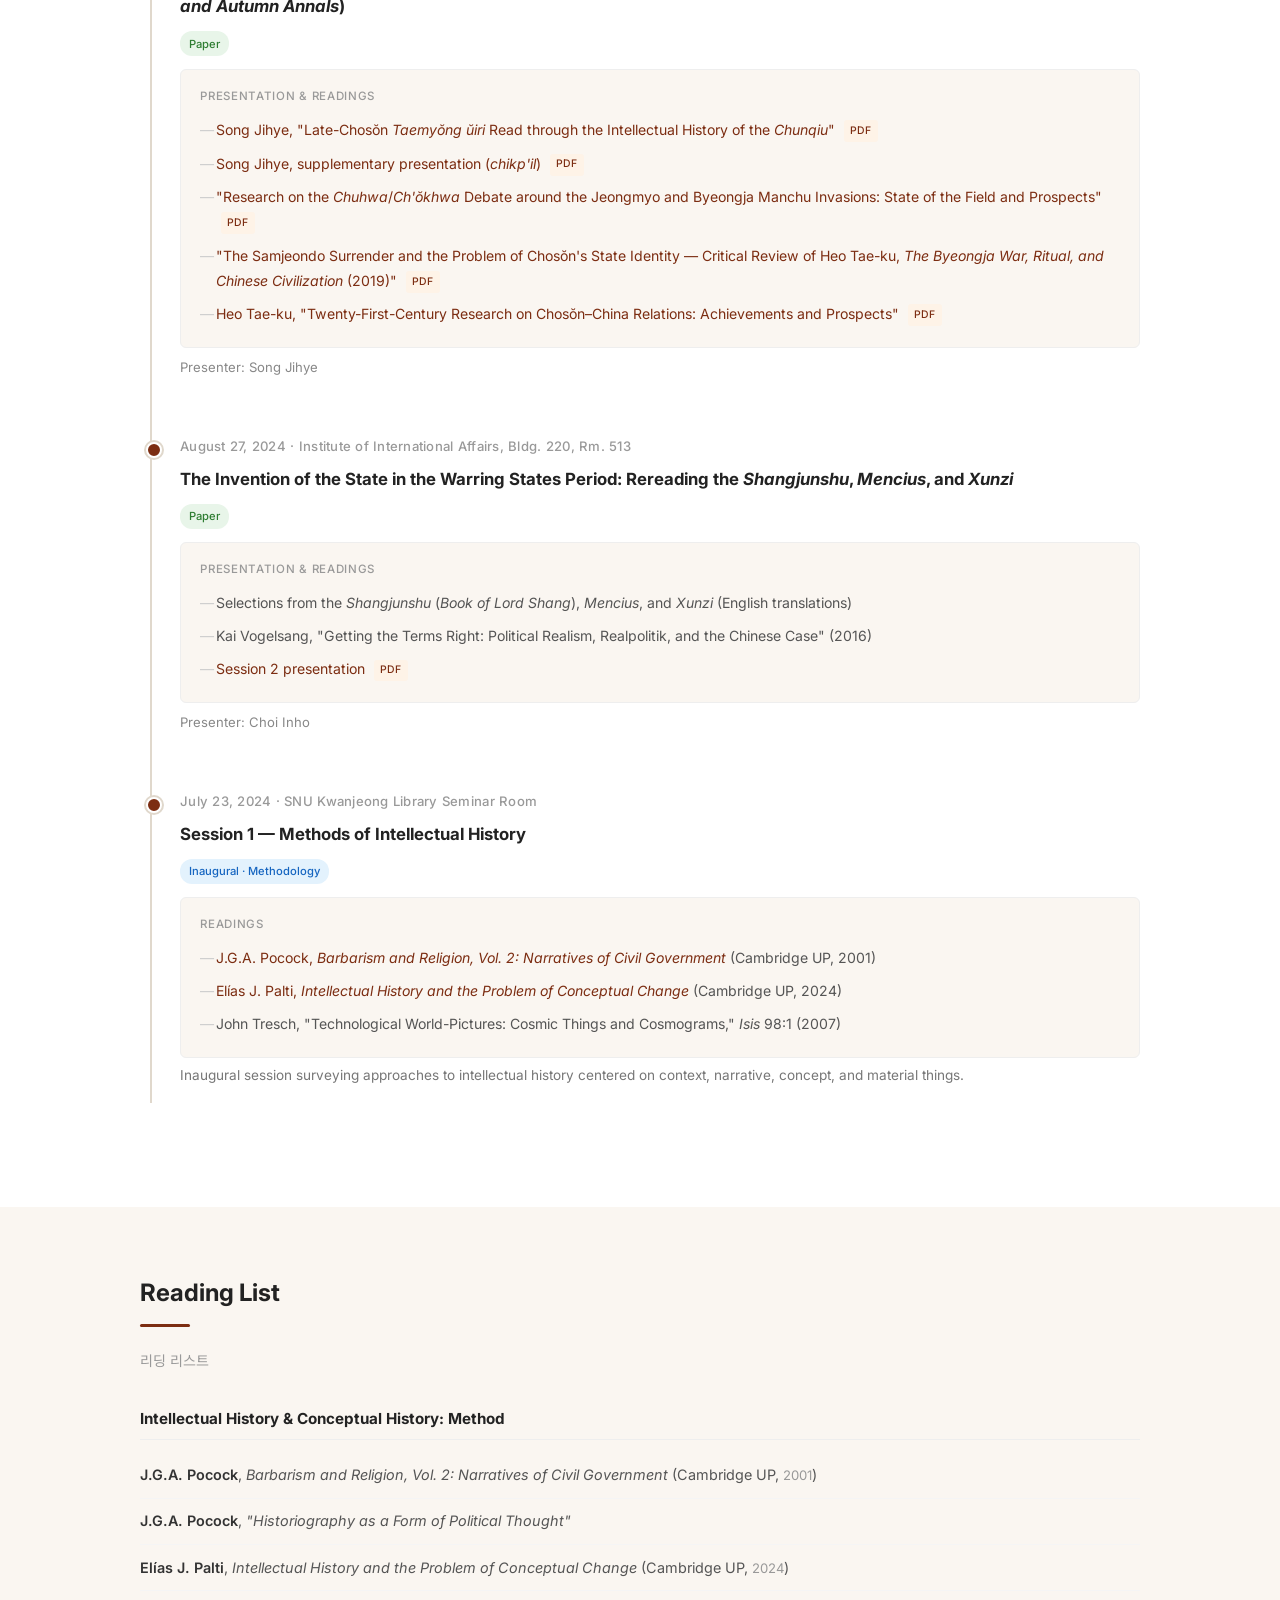
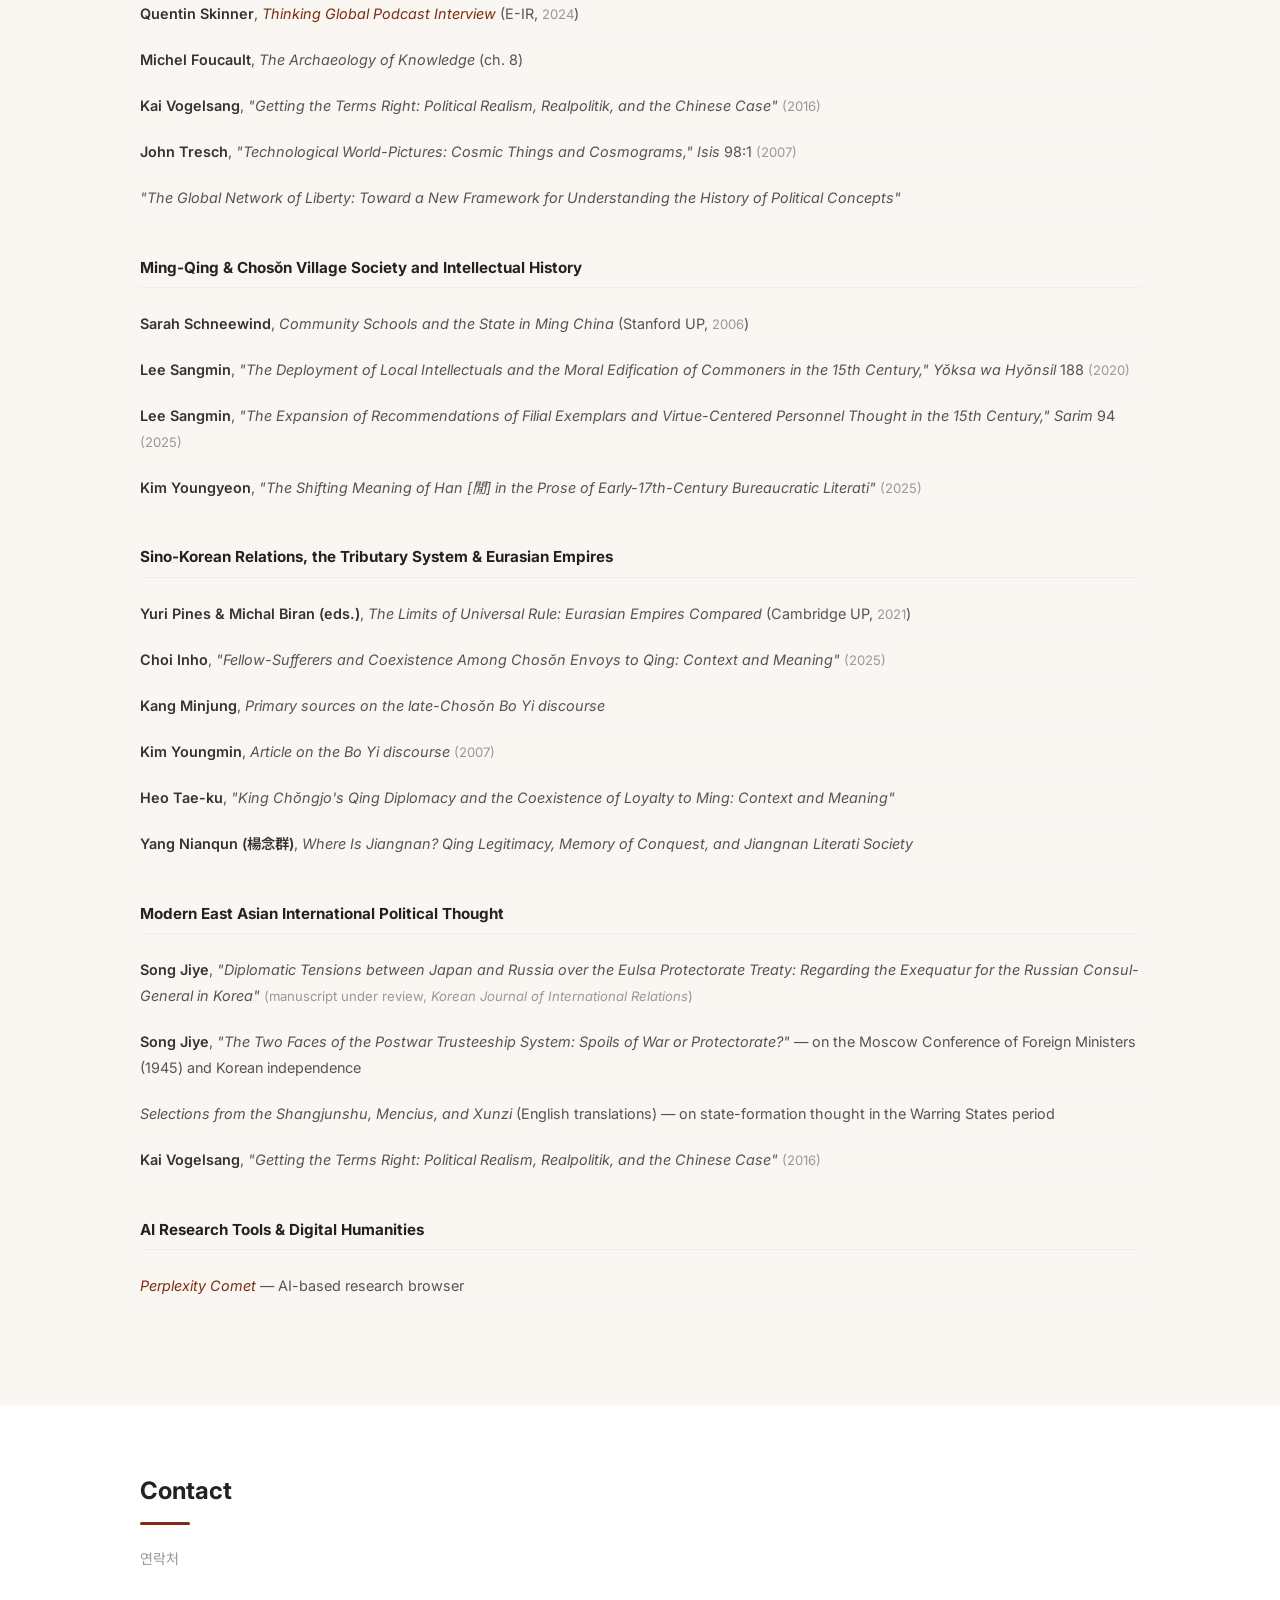
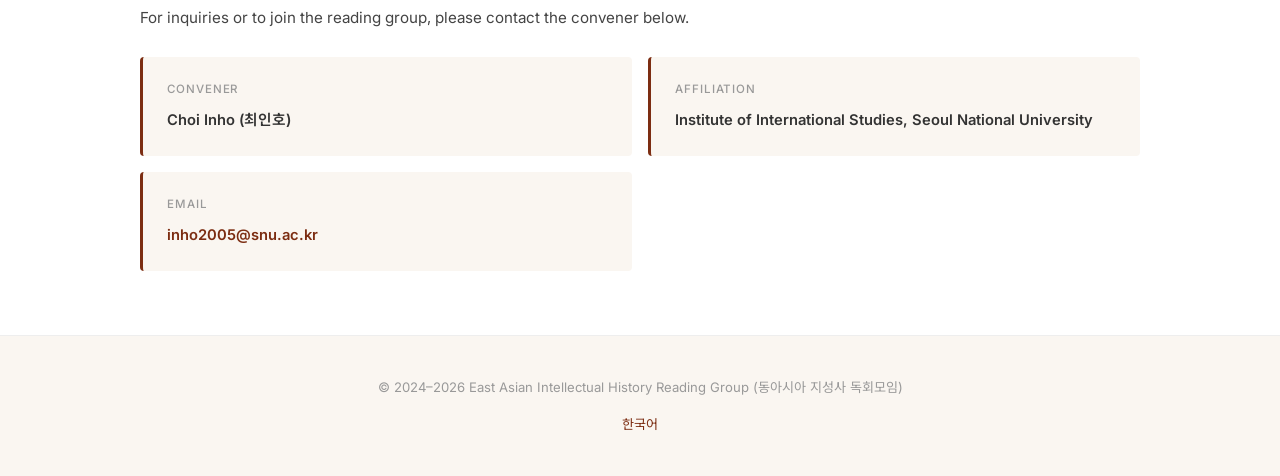
==== commit b4df5423: "2026-10-17 세미나: 토론 녹취 PDF 추가, 참석자 이름 반영 Co-Authored-By: Claude Opus 5.5 <noreply@anthropic.com>" ====
--- a/en.html
+++ b/en.html
@@ -153,10 +153,10 @@
           <ul>
             <li>Choi Inho rereads the sources from Namhan Mountain Fortress through Ricœur&rsquo;s distanciation and appropriation &mdash; <em>sadae</em> as a value embodied in ritual, peace and resistance as life-or-death moral decisions, the many officials who could not choose, and Kim Sanghŏn&rsquo;s &ldquo;my heart&rdquo; (吾心)</li>
             <li>Discussion: why seventeenth-century Chosŏn, and why compare it with the modern state; where a methodological paper stands in historical scholarship; &ldquo;loyalty to civilization&rdquo; versus &ldquo;a decision of conscience&rdquo;; weeping and ritual (合情); experiential equivalents and the validity of interpretation; &ldquo;willing acceptance&rdquo; and the power of fictions</li>
-            <li><a href="docs/2026-10-17_discussion_notes.pdf" target="_blank" rel="noopener">Discussion notes</a> <span class="file-icon">PDF</span> (in Korean)</li>
-          </ul>
-        </div>
-        <div class="timeline-presenter">Presenter: Choi Inho</div>
+            <li><a href="docs/2026-10-17_discussion_notes.pdf" target="_blank" rel="noopener">Discussion notes</a> <span class="file-icon">PDF</span> &middot; <a href="docs/2026-10-17_transcript.pdf" target="_blank" rel="noopener">Discussion transcript</a> <span class="file-icon">PDF</span> (in Korean)</li>
+          </ul>
+        </div>
+        <div class="timeline-presenter">Presenter: Choi Inho &middot; Attendees: Kang Minjung, Kim Youngyeon, Song Jiye, Lee Sangmin</div>
       </div>
 
       <!-- 2026-05-01 -->
